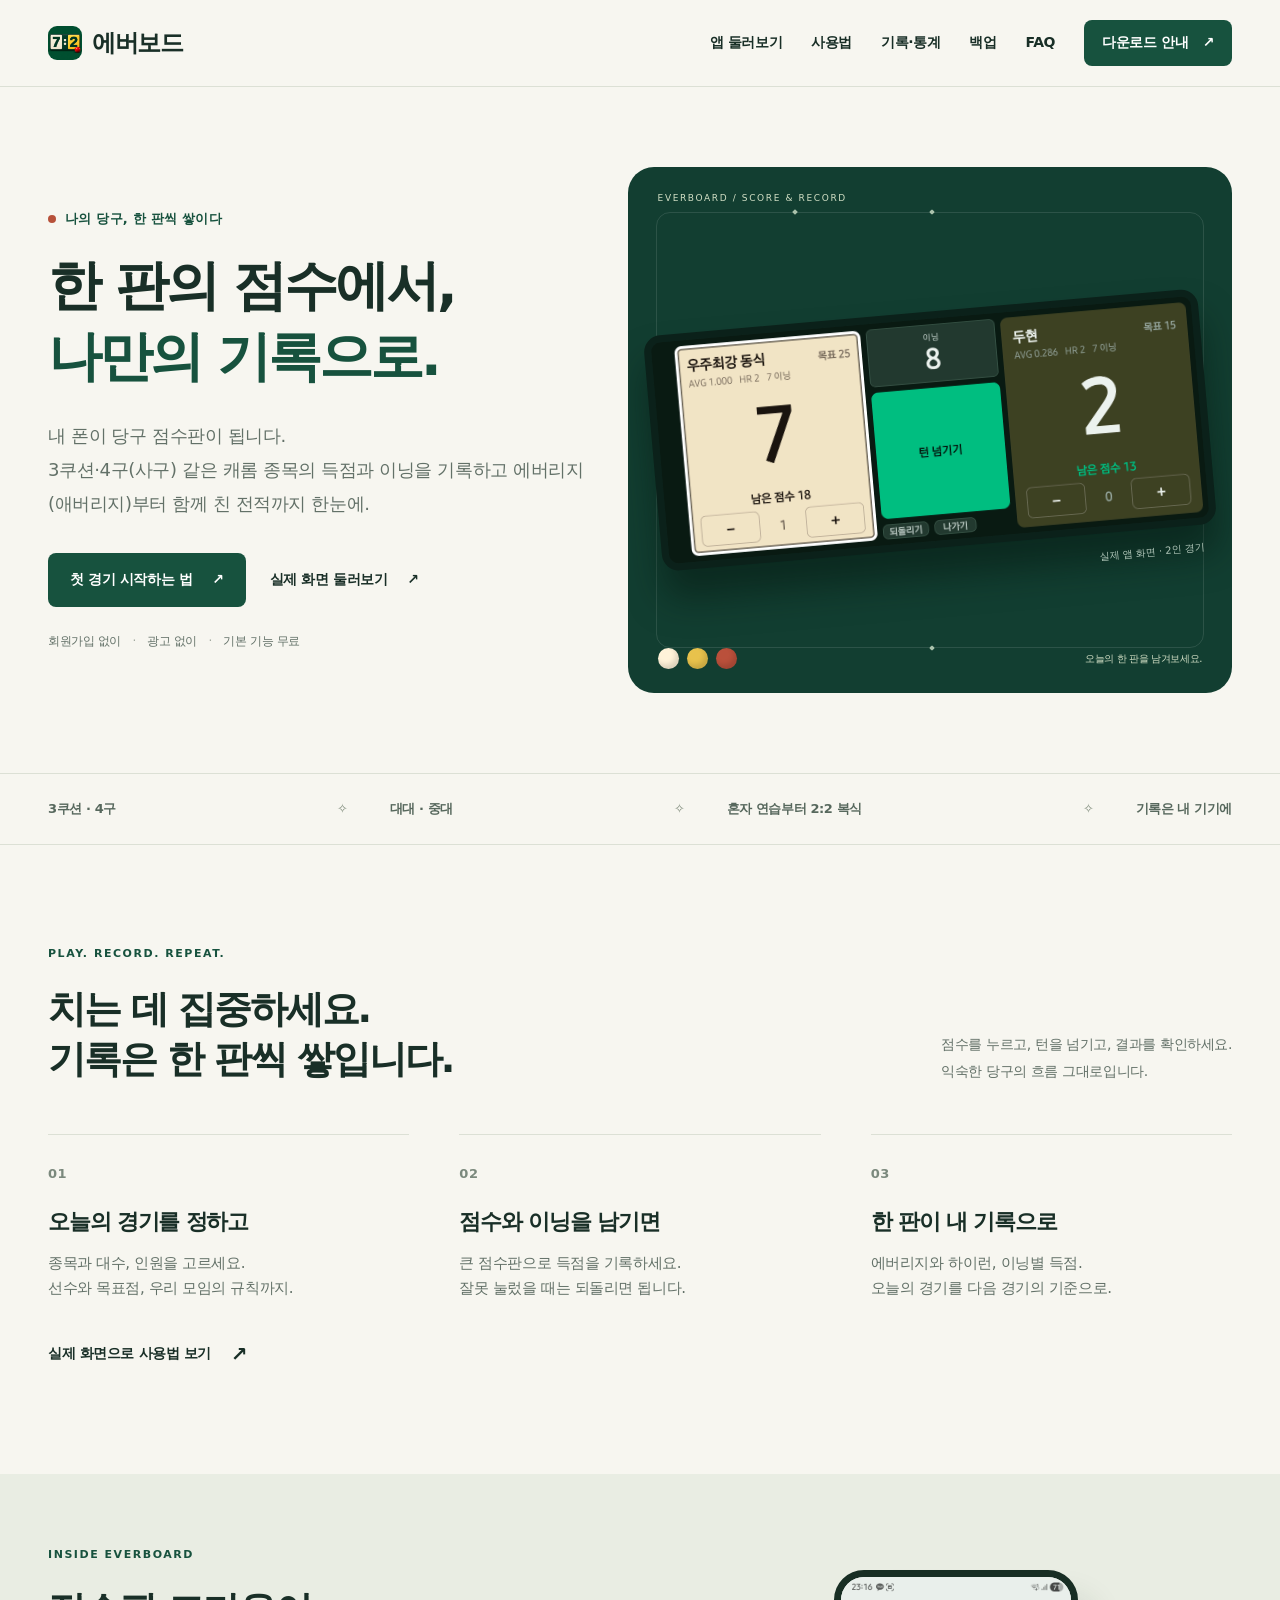
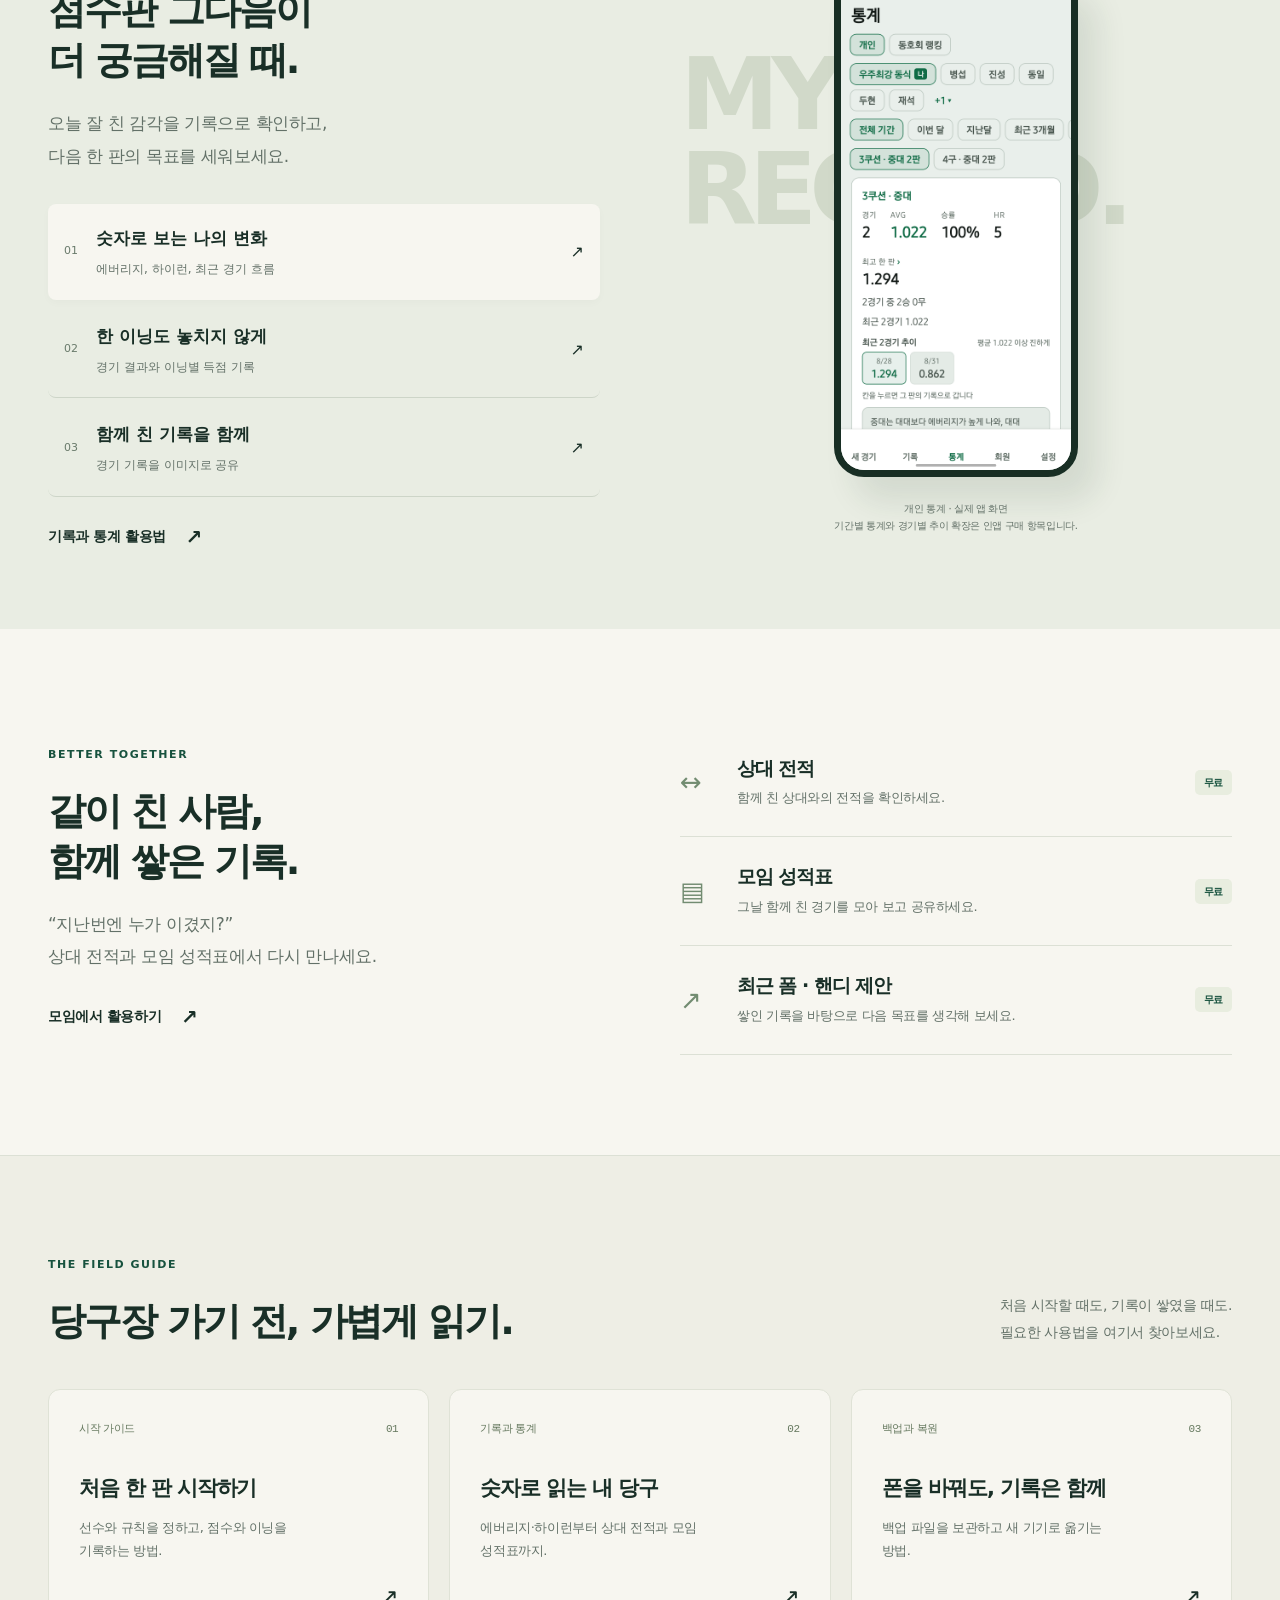
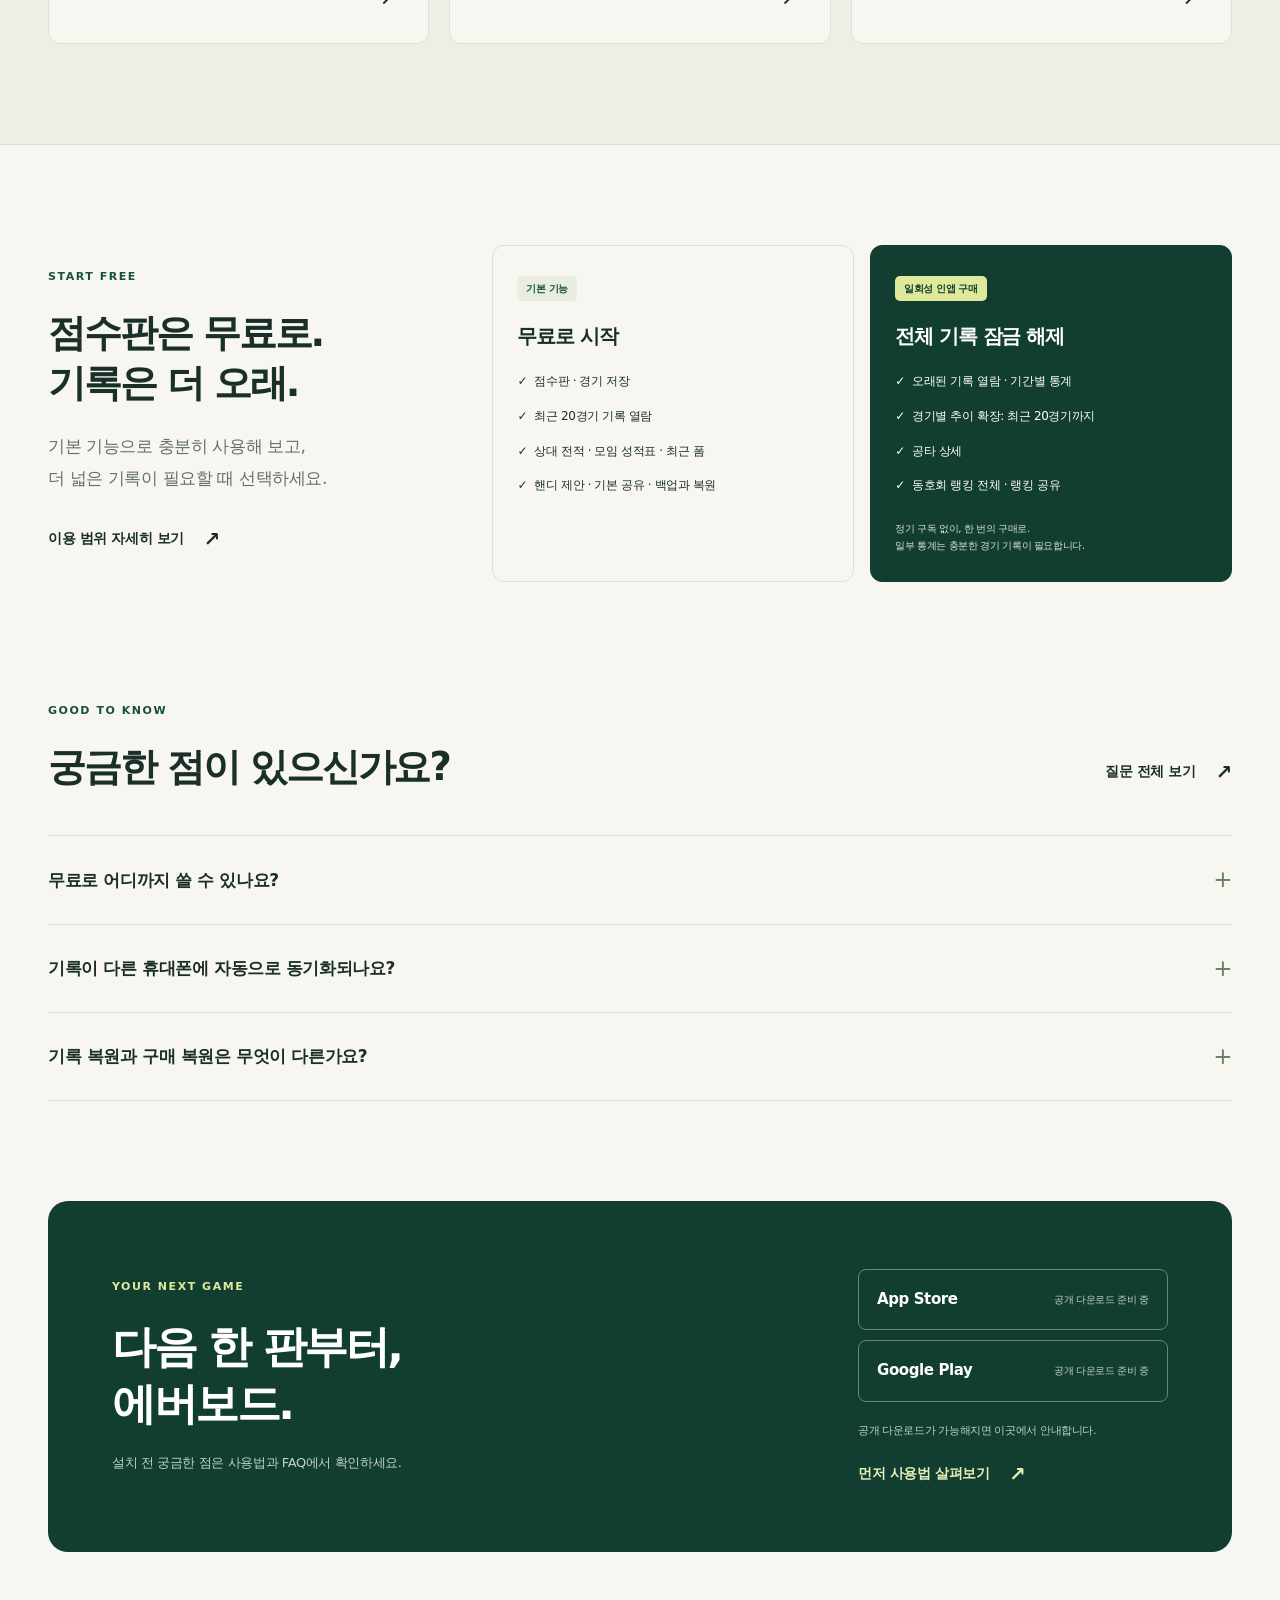
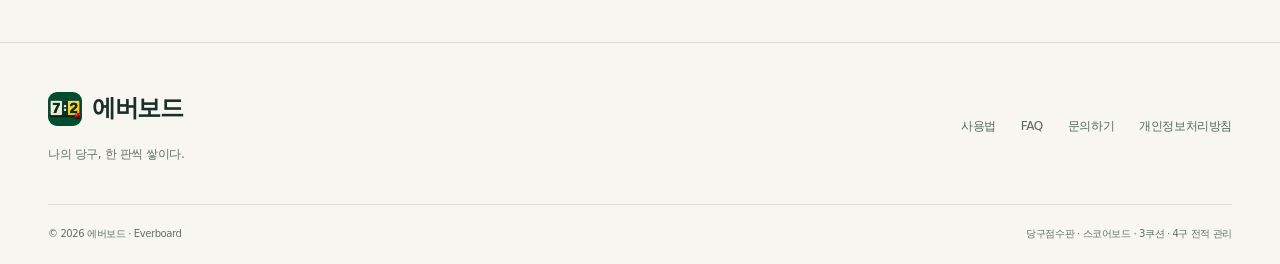
==== everboard/index.html @ 7b0094bf "Clarify Everboard guides and add application metadata" ====
<!doctype html>
<html lang="ko">
<head><meta charset="utf-8"><meta name="viewport" content="width=device-width, initial-scale=1"><meta name="theme-color" content="#123e31">

<title>에버보드 — 당구 점수판 · 3쿠션 4구 기록과 에버리지</title><meta name="description" content="내 폰이 당구 점수판이 됩니다. 3쿠션·4구의 점수와 이닝을 기록하고 에버리지, 상대 전적, 모임 성적표를 확인하세요. 사용법과 백업·복원 안내."><link rel="canonical" href="https://lds77.github.io/billiards/everboard/">
<meta property="og:type" content="website"><meta property="og:locale" content="ko_KR"><meta property="og:site_name" content="에버보드"><meta property="og:title" content="에버보드 — 당구 점수판 · 3쿠션 4구 기록과 에버리지"><meta property="og:description" content="내 폰이 당구 점수판이 됩니다. 3쿠션·4구의 점수와 이닝을 기록하고 에버리지, 상대 전적, 모임 성적표를 확인하세요. 사용법과 백업·복원 안내."><meta property="og:url" content="https://lds77.github.io/billiards/everboard/"><meta property="og:image" content="https://lds77.github.io/billiards/everboard/assets/social.png"><meta property="og:image:width" content="1200"><meta property="og:image:height" content="630"><meta property="og:image:alt" content="에버보드 — 한 판의 점수에서, 나만의 기록으로"><meta name="twitter:card" content="summary_large_image">
<link rel="icon" type="image/png" href="assets/icon.png"><link rel="apple-touch-icon" href="assets/icon.png"><link rel="stylesheet" href="style.css"><script src="site.js" defer></script>
<script type="application/ld+json">{"@context":"https://schema.org","@type":"WebSite","name":"에버보드","url":"https://lds77.github.io/billiards/everboard/","inLanguage":"ko","description":"내 폰이 당구 점수판이 됩니다. 3쿠션·4구의 점수와 이닝을 기록하고 에버리지, 상대 전적, 모임 성적표를 확인하세요. 사용법과 백업·복원 안내."}</script>
<script type="application/ld+json">{"@context":"https://schema.org","@type":"MobileApplication","name":"에버보드","alternateName":"Everboard","applicationCategory":"SportsApplication","operatingSystem":"Android, iOS","inLanguage":"ko","url":"https://lds77.github.io/billiards/everboard/","description":"3쿠션·4구(사구) 당구 점수판과 전적 관리. 득점과 이닝을 기록하고 에버리지, 하이런과 상대 전적을 확인합니다."}</script>
</head><body>
<a class="skip-link" href="#main">본문으로 바로가기</a>
<header class="site-header"><div class="wrap nav-inner"><a class="brand" href="./" aria-label="에버보드 홈"><img src="assets/icon.png" alt="" width="34" height="34"><span>에버보드</span></a>
<button class="menu-toggle" type="button" aria-controls="site-nav" aria-expanded="false" hidden>메뉴 <span aria-hidden="true">☰</span></button>
<nav id="site-nav" class="site-nav" aria-label="주요 메뉴"><a href="./#tour">앱 둘러보기</a><a href="guide.html">사용법</a><a href="stats.html">기록·통계</a><a href="backup.html">백업</a><a href="faq.html">FAQ</a><a class="nav-download" href="./#download">다운로드 안내 <span aria-hidden="true">↗</span></a></nav></div></header>
<main id="main">
<section class="hero wrap">
  <div class="hero-copy">
    <p class="eyebrow"><span class="small-ball"></span> 나의 당구, 한 판씩 쌓이다</p>
    <h1>한 판의 점수에서,<br><em>나만의 기록으로.</em></h1>
    <p class="hero-description">내 폰이 당구 점수판이 됩니다.<br>3쿠션·4구(사구) 같은 캐롬 종목의 득점과 이닝을 기록하고 에버리지(애버리지)부터 함께 친 전적까지 한눈에.</p>
    <div class="actions"><a class="button primary" href="guide.html">첫 경기 시작하는 법 <span aria-hidden="true">↗</span></a><a class="button quiet" href="#tour">실제 화면 둘러보기 <span aria-hidden="true">↗</span></a></div>
    <p class="hero-foot">회원가입 없이 <span>·</span> 광고 없이 <span>·</span> 기본 기능 무료</p>
  </div>
  <div class="hero-visual">
    <div class="table-lines" aria-hidden="true"><i></i><i></i><i></i></div>
    <span class="visual-label">EVERBOARD / SCORE & RECORD</span>
    <figure class="scoreboard">
      <img class="" src="assets/game-2p.png" alt="에버보드 실제 가로 점수판. 두 선수의 점수 7 대 2, 목표점, 에버리지와 이닝이 표시됩니다." width="2316" height="947" fetchpriority="high" decoding="async">
      <figcaption>실제 앱 화면 · 2인 경기</figcaption>
    </figure>
    <div class="visual-bottom"><span><i class="ball white"></i><i class="ball yellow"></i><i class="ball red"></i></span><span>오늘의 한 판을 남겨보세요.</span></div>
  </div>
</section>
<section class="facts" aria-label="지원 기능"><div class="wrap facts-inner"><span>3쿠션 · 4구</span><span>대대 · 중대</span><span>혼자 연습부터 2:2 복식</span><span>기록은 내 기기에</span></div></section>
<section class="section wrap" id="how">
  <div class="section-heading"><div><p class="eyebrow">PLAY. RECORD. REPEAT.</p><h2>치는 데 집중하세요.<br>기록은 한 판씩 쌓입니다.</h2></div><p>점수를 누르고, 턴을 넘기고, 결과를 확인하세요.<br>익숙한 당구의 흐름 그대로입니다.</p></div>
  <div class="steps">
    <article><span class="step-number">01</span><h3>오늘의 경기를 정하고</h3><p>종목과 대수, 인원을 고르세요.<br>선수와 목표점, 우리 모임의 규칙까지.</p></article>
    <article><span class="step-number">02</span><h3>점수와 이닝을 남기면</h3><p>큰 점수판으로 득점을 기록하세요.<br>잘못 눌렀을 때는 되돌리면 됩니다.</p></article>
    <article><span class="step-number">03</span><h3>한 판이 내 기록으로</h3><p>에버리지와 하이런, 이닝별 득점.<br>오늘의 경기를 다음 경기의 기준으로.</p></article>
  </div>
  <a class="text-link" href="guide.html">실제 화면으로 사용법 보기 <span aria-hidden="true">↗</span></a>
</section>
<section class="tour-section" id="tour"><div class="wrap tour-grid">
  <div class="tour-copy"><p class="eyebrow">INSIDE EVERBOARD</p><h2>점수판 그다음이<br>더 궁금해질 때.</h2><p class="section-lead">오늘 잘 친 감각을 기록으로 확인하고,<br>다음 한 판의 목표를 세워보세요.</p>
    <div class="tour-choices" aria-label="둘러볼 화면 선택">
      <button type="button" data-tour="stats" aria-pressed="true"><span>01</span><span><strong>숫자로 보는 나의 변화</strong><small>에버리지, 하이런, 최근 경기 흐름</small></span><span aria-hidden="true">↗</span></button>
      <button type="button" data-tour="result" aria-pressed="false"><span>02</span><span><strong>한 이닝도 놓치지 않게</strong><small>경기 결과와 이닝별 득점 기록</small></span><span aria-hidden="true">↗</span></button>
      <button type="button" data-tour="share" aria-pressed="false"><span>03</span><span><strong>함께 친 기록을 함께</strong><small>경기 기록을 이미지로 공유</small></span><span aria-hidden="true">↗</span></button>
    </div>
    <a class="text-link" href="stats.html">기록과 통계 활용법 <span aria-hidden="true">↗</span></a>
  </div>
  <div class="tour-stage"><span class="stage-word" aria-hidden="true">MY<br>RECORD.</span><figure class="phone-shot"><img class="tour-image" src="assets/stats-solo.png" alt="개인 통계 화면. 에버리지, 하이런과 최근 경기 추이를 확인할 수 있습니다." width="1080" height="2316" loading="lazy" decoding="async"><figcaption id="tour-caption" aria-live="polite">개인 통계 · 실제 앱 화면<br>기간별 통계와 경기별 추이 확장은 인앱 구매 항목입니다.</figcaption></figure></div>
</div></section>
<section class="section wrap together">
  <div><p class="eyebrow">BETTER TOGETHER</p><h2>같이 친 사람,<br>함께 쌓은 기록.</h2><p class="section-lead">“지난번엔 누가 이겼지?”<br>상대 전적과 모임 성적표에서 다시 만나세요.</p><a class="text-link" href="stats.html#together">모임에서 활용하기 <span aria-hidden="true">↗</span></a></div>
  <div class="together-list"><article><span aria-hidden="true">↔</span><div><h3>상대 전적</h3><p>함께 친 상대와의 전적을 확인하세요.</p></div><span class="tag">무료</span></article><article><span aria-hidden="true">▤</span><div><h3>모임 성적표</h3><p>그날 함께 친 경기를 모아 보고 공유하세요.</p></div><span class="tag">무료</span></article><article><span aria-hidden="true">↗</span><div><h3>최근 폼 · 핸디 제안</h3><p>쌓인 기록을 바탕으로 다음 목표를 생각해 보세요.</p></div><span class="tag">무료</span></article></div>
</section>
<section class="guide-section" id="guides"><div class="wrap section"><div class="section-heading"><div><p class="eyebrow">THE FIELD GUIDE</p><h2>당구장 가기 전, 가볍게 읽기.</h2></div><p>처음 시작할 때도, 기록이 쌓였을 때도.<br>필요한 사용법을 여기서 찾아보세요.</p></div><div class="guide-grid"><a class="guide-card" href="guide.html"><span class="guide-top"><span>시작 가이드</span><span aria-hidden="true">01</span></span><h3>처음 한 판 시작하기</h3><p>선수와 규칙을 정하고, 점수와 이닝을 기록하는 방법.</p><span class="card-arrow" aria-hidden="true">↗</span></a><a class="guide-card" href="stats.html"><span class="guide-top"><span>기록과 통계</span><span aria-hidden="true">02</span></span><h3>숫자로 읽는 내 당구</h3><p>에버리지·하이런부터 상대 전적과 모임 성적표까지.</p><span class="card-arrow" aria-hidden="true">↗</span></a><a class="guide-card" href="backup.html"><span class="guide-top"><span>백업과 복원</span><span aria-hidden="true">03</span></span><h3>폰을 바꿔도, 기록은 함께</h3><p>백업 파일을 보관하고 새 기기로 옮기는 방법.</p><span class="card-arrow" aria-hidden="true">↗</span></a></div></div></section>
<section class="section wrap pricing" id="features">
  <div><p class="eyebrow">START FREE</p><h2>점수판은 무료로.<br>기록은 더 오래.</h2><p class="section-lead">기본 기능으로 충분히 사용해 보고,<br>더 넓은 기록이 필요할 때 선택하세요.</p><a class="text-link" href="faq.html">이용 범위 자세히 보기 <span aria-hidden="true">↗</span></a></div>
  <div class="plan-grid"><article class="plan"><span class="tag">기본 기능</span><h3>무료로 시작</h3><ul><li>점수판 · 경기 저장</li><li>최근 20경기 기록 열람</li><li>상대 전적 · 모임 성적표 · 최근 폼</li><li>핸디 제안 · 기본 공유 · 백업과 복원</li></ul></article><article class="plan plan-plus"><span class="tag">일회성 인앱 구매</span><h3>전체 기록 잠금 해제</h3><ul><li>오래된 기록 열람 · 기간별 통계</li><li>경기별 추이 확장: 최근 20경기까지</li><li>공타 상세</li><li>동호회 랭킹 전체 · 랭킹 공유</li></ul><p>정기 구독 없이, 한 번의 구매로.<br>일부 통계는 충분한 경기 기록이 필요합니다.</p></article></div>
</section>
<section class="section wrap faq-preview"><div class="section-heading"><div><p class="eyebrow">GOOD TO KNOW</p><h2>궁금한 점이 있으신가요?</h2></div><a class="text-link" href="faq.html">질문 전체 보기 <span aria-hidden="true">↗</span></a></div><div class="faq-list"><details><summary>무료로 어디까지 쓸 수 있나요?<span aria-hidden="true">+</span></summary><p>점수판과 경기 저장, 최근 20경기 기록 열람은 무료입니다. 상대 전적, 핸디 제안, 모임 성적표, 최근 폼, 기본 기록 공유와 백업·복원도 무료로 사용할 수 있습니다.</p></details><details><summary>기록이 다른 휴대폰에 자동으로 동기화되나요?<span aria-hidden="true">+</span></summary><p>자동 동기화 기능은 없습니다. 설정의 ‘백업 파일 내보내기’로 파일을 보관하고, 다른 기기에서 ‘백업 파일 불러오기’를 사용하세요. 불러온 기록은 기존 기록과 합쳐집니다.</p></details><details><summary>기록 복원과 구매 복원은 무엇이 다른가요?<span aria-hidden="true">+</span></summary><p>백업 파일 불러오기는 경기·회원 기록을 가져오는 기능입니다. 구매 복원은 스토어의 기존 구매 내역을 확인해 유료 열람 권한을 되찾는 기능입니다. 구매를 복원해도 사라진 경기 기록이 돌아오는 것은 아닙니다.</p></details></div></section>
<section class="download wrap" id="download"><div><p class="eyebrow">YOUR NEXT GAME</p><h2>다음 한 판부터,<br>에버보드.</h2><p>설치 전 궁금한 점은 사용법과 FAQ에서 확인하세요.</p></div><div class="download-actions"><div class="store-pending"><strong>App Store</strong><span>공개 다운로드 준비 중</span></div><div class="store-pending"><strong>Google Play</strong><span>공개 다운로드 준비 중</span></div><p>공개 다운로드가 가능해지면 이곳에서 안내합니다.</p><a class="text-link" href="guide.html">먼저 사용법 살펴보기 <span aria-hidden="true">↗</span></a></div></section>
</main>
<footer class="site-footer"><div class="wrap footer-top"><div><a class="brand" href="./"><img src="assets/icon.png" alt="" width="34" height="34"><span>에버보드</span></a><p>나의 당구, 한 판씩 쌓이다.</p></div><div class="footer-links"><a href="guide.html">사용법</a><a href="faq.html">FAQ</a><a href="mailto:dongsikl51@gmail.com">문의하기</a><a href="https://lds77.github.io/billiards/privacy.html">개인정보처리방침</a></div></div><div class="wrap footer-bottom"><span>© 2026 에버보드 · Everboard</span><span>당구점수판 · 스코어보드 · 3쿠션 · 4구 전적 관리</span></div></footer>
</body></html>
---- everboard/style.css ----
@charset "UTF-8";
:root{--paper:#f7f6f0;--ink:#192f27;--muted:#637168;--green:#17523e;--deep:#123e31;--lime:#dfe99b;--line:#dce0d5;--white:#fff;--radius:20px}
*{box-sizing:border-box}
html{scroll-behavior:smooth;scroll-padding-top:100px}
body{margin:0;background:var(--paper);color:var(--ink);font-family:"Pretendard","Noto Sans KR","Apple SD Gothic Neo","Malgun Gothic",system-ui,sans-serif;line-height:1.7;letter-spacing:-.025em;word-break:keep-all;overflow-wrap:break-word}
a{color:inherit;text-decoration:none}
button{font:inherit;color:inherit;cursor:pointer}
img{display:block;max-width:100%;height:auto}
figure{margin:0}
h1,h2,h3,p{margin:0}
h1,h2,h3{line-height:1.3;letter-spacing:-.055em}
h1{font-size:clamp(38px,4.25vw,64px);font-weight:800}
h2{font-size:clamp(28px,3vw,42px);font-weight:750}
h3{font-size:22px}
em{font-style:normal;color:var(--green)}
:focus-visible{outline:3px solid #b6502e;outline-offset:5px}
::selection{background:#dfe99b;color:#123e31}
.wrap{width:min(1240px,calc(100% - 96px));margin-inline:auto}
.skip-link{position:fixed;top:-90px;left:20px;padding:12px 24px;background:var(--ink);color:white;z-index:100}
.skip-link:focus{top:10px}
.site-header{position:sticky;top:0;z-index:20;background:rgba(247,246,240,.97);border-bottom:1px solid var(--line)}
.nav-inner{min-height:86px;display:flex;align-items:center;justify-content:space-between;gap:26px}
.brand{display:inline-flex;align-items:center;gap:10px;white-space:nowrap;font-size:24px;font-weight:800;letter-spacing:-.06em}
.brand img{width:34px;height:34px;border-radius:9px}
.site-nav{display:flex;align-items:center;gap:29px;font-size:14px;font-weight:650}
.site-nav a{padding:10px 0;transition:color .2s}
.site-nav a:hover,.site-nav a[aria-current]{color:#287d57}
.site-nav .nav-download{padding:11px 18px;border-radius:8px;background:var(--green);color:#fff}
.nav-download span{margin-left:10px}
.menu-toggle{display:none;background:none;border:1px solid var(--line);border-radius:8px;padding:8px 12px}
.hero{display:grid;grid-template-columns:1fr 1.12fr;align-items:center;gap:40px;min-height:660px;padding-block:80px}
.eyebrow{font-size:11px;letter-spacing:.14em;font-weight:750;color:var(--green);margin-bottom:21px;display:flex;align-items:center;gap:9px}
.hero .eyebrow{font-size:13px;letter-spacing:.02em}
.small-ball{display:inline-block;width:8px;height:8px;border-radius:50%;background:#b7513a}
.hero-description{font-size:18px;line-height:1.9;color:var(--muted);margin-top:26px}
.actions{display:flex;align-items:center;gap:12px;margin-top:32px;flex-wrap:wrap}
.button{display:inline-flex;align-items:center;justify-content:center;gap:20px;padding:15px 22px;border-radius:8px;font-size:14px;font-weight:700;transition:transform .2s,background .2s;min-height:50px}
.button:hover{transform:translateY(-2px)}
.primary{background:var(--green);color:white}
.primary:hover{background:var(--deep)}
.quiet{padding-inline:12px}
.hero-foot{font-size:12px;color:var(--muted);margin-top:24px}
.hero-foot span{margin-inline:8px;color:#a3aaa0}
.hero-visual{position:relative;background:var(--deep);border-radius:26px;min-width:0;aspect-ratio:1.15;display:flex;align-items:center;padding:36px 24px;overflow:hidden}
.table-lines{position:absolute;inset:45px 28px;border:1px solid #ffffff1c;border-radius:14px}
.table-lines::before,.table-lines::after{content:"";position:absolute;left:50%;width:4px;height:4px;background:#aac2ac;border-radius:1px;transform:rotate(45deg)}
.table-lines::before{top:-3px}.table-lines::after{bottom:-3px}
.table-lines i{position:absolute;background:#aac2ac;width:4px;height:4px;top:50%;left:-3px;transform:rotate(45deg)}
.table-lines i:nth-child(2){left:auto;right:-3px}.table-lines i:nth-child(3){left:25%;top:-3px}
.visual-label{position:absolute;top:24px;left:30px;color:#d2dfc5;font-size:9px;letter-spacing:.18em}
.scoreboard{position:relative;transform:rotate(-5deg);width:100%;border:7px solid #0b211a;border-radius:17px;box-shadow:0 28px 35px #05191088;background:#0b211a}
.scoreboard img{border-radius:10px;width:100%}
.scoreboard figcaption{position:absolute;right:8px;bottom:-38px;color:#b3c8bb;font-size:10px;letter-spacing:0}
.visual-bottom{position:absolute;bottom:24px;left:30px;right:30px;display:flex;justify-content:space-between;align-items:center;color:#d2dfc5;font-size:10px}
.visual-bottom>span:first-child{display:flex;gap:8px}
.ball{width:21px;height:21px;border-radius:50%;display:inline-block;box-shadow:inset -3px -4px 5px #0002}
.white{background:#fff3d9}.yellow{background:#e8c24c}.red{background:#ba503b}
.facts{border-block:1px solid var(--line)}
.facts-inner{display:flex;justify-content:space-between;padding-block:24px;color:#57685d;font-size:13px;font-weight:600}
.facts-inner span+span::before{content:"✧";color:#7f8b7b;margin-right:42px}
.section{padding-block:100px}
.section-heading{display:flex;align-items:flex-end;justify-content:space-between;gap:30px;margin-bottom:44px}
.section-heading>p{color:var(--muted);font-size:14px;line-height:1.9}
.steps{display:grid;grid-template-columns:repeat(3,1fr);gap:50px;margin-block:50px 32px}
.steps article{border-top:1px solid var(--line);padding-top:24px}
.step-number{font-size:13px;font-weight:700;color:#7b897d;letter-spacing:.04em}
.steps h3{margin-block:22px 14px}
.steps p{font-size:15px;color:var(--muted)}
.text-link{display:inline-flex;gap:20px;align-items:center;font-size:14px;font-weight:700;padding-block:8px}
.text-link:hover{color:#347752}
.text-link span{font-size:20px;line-height:1}
.tour-section{background:#e9ede3}
.tour-grid{display:grid;grid-template-columns:1fr 1fr;gap:80px;align-items:center;padding-block:72px}
.section-lead{font-size:17px;line-height:1.9;color:var(--muted);margin-top:22px}
.tour-choices{display:grid;gap:2px;margin-block:32px 20px}
.tour-choices button{display:flex;width:100%;align-items:center;gap:18px;text-align:left;background:transparent;border:0;border-bottom:1px solid #cdd5c8;padding:20px 16px;border-radius:8px}
.tour-choices button>span:first-child{font-size:11px;color:#697a6b}
.tour-choices button>span:nth-child(2){flex:1}
.tour-choices strong{display:block;font-size:17px}
.tour-choices small{display:block;font-size:12px;margin-top:6px;color:var(--muted)}
.tour-choices button[aria-pressed="true"]{background:var(--paper);box-shadow:0 3px 8px #1b3d2506;border-color:transparent}
.tour-choices button:hover{background:#f7f6f080}
.tour-stage{position:relative;display:flex;justify-content:center;min-width:0;padding-block:10px 65px;overflow:hidden}
.stage-word{position:absolute;left:0;top:15%;font-size:100px;line-height:.95;color:#d1d9c9;font-weight:900;letter-spacing:-.08em}
.phone-shot{position:relative;width:244px;border:7px solid #182e24;border-radius:30px;background:#182e24;box-shadow:20px 25px 30px #1b3d251a}
.phone-shot img{width:100%;border-radius:23px;aspect-ratio:1080/2316;object-fit:contain;background:#e9eeea}
.phone-shot figcaption{position:absolute;left:-20px;right:-20px;bottom:-64px;white-space:pre-line;text-align:center;color:var(--muted);font-size:10px;line-height:1.7}
.together{display:grid;grid-template-columns:1fr 1fr;align-items:center;gap:80px}
.together .text-link,.pricing .text-link{margin-top:25px}
.together-list article{display:flex;align-items:center;gap:22px;padding:27px 0;border-bottom:1px solid var(--line)}
.together-list article>span:first-child{font-size:26px;width:35px;color:#728c71}
.together-list article>div{flex:1}
.together-list h3{font-size:19px}
.together-list p{font-size:13px;color:var(--muted);margin-top:7px}
.tag{display:inline-block;font-size:10px;font-weight:750;padding:4px 9px;background:#e8eddf;border-radius:5px;color:var(--green);white-space:nowrap}
.guide-section{border-block:1px solid var(--line);background:#eeeee5}
.guide-grid{display:grid;grid-template-columns:repeat(3,1fr);gap:20px}
.guide-card{background:var(--paper);border:1px solid #dfe2d6;border-radius:12px;padding:30px;position:relative;min-height:255px;transition:transform .2s,border-color .2s}
.guide-card:hover{transform:translateY(-4px);border-color:#82997c}
.guide-top{display:flex;justify-content:space-between;font-size:11px;color:#66795f;margin-bottom:36px}
.guide-top span:last-child{font-family:monospace}
.guide-card h3{font-size:21px}
.guide-card p{font-size:13px;color:var(--muted);margin-top:15px;max-width:240px}
.card-arrow{display:block;text-align:right;font-size:23px;line-height:1;margin-top:24px}
.pricing{display:grid;grid-template-columns:.8fr 1.5fr;gap:50px;align-items:center}
.plan-grid{display:grid;grid-template-columns:1fr 1fr;gap:16px}
.plan{padding:27px 24px;border:1px solid var(--line);border-radius:12px}
.plan h3{font-size:20px;margin-block:22px}
.plan ul{list-style:none;margin:0;padding:0;font-size:12px;line-height:1.8}
.plan li{margin-top:13px;padding-left:17px;position:relative}
.plan li::before{content:"✓";position:absolute;left:0}
.plan p{margin-top:23px;font-size:10px;opacity:.85}
.plan-plus{background:var(--deep);color:#fff;border-color:var(--deep)}
.plan-plus .tag{background:#dfe99b;color:#123e31}
.faq-preview{padding-top:20px}
.faq-list{border-top:1px solid var(--line)}
details{border-bottom:1px solid var(--line)}
summary{display:flex;align-items:center;justify-content:space-between;gap:24px;padding:24px 0;cursor:pointer;font-size:17px;font-weight:650;list-style:none}
summary::-webkit-details-marker{display:none}
summary span{font-size:23px;font-weight:400;color:#698167;flex-shrink:0}
details[open] summary span{transform:rotate(45deg)}
details p{padding:0 40px 25px 0;color:var(--muted);max-width:880px;font-size:15px}
.download{border-radius:20px;background:var(--deep);color:#fff;padding:58px 64px;display:flex;align-items:center;justify-content:space-between;gap:50px;margin-bottom:90px}
.download .eyebrow{color:var(--lime)}
.download h2{font-size:44px}
.download>div>p:not(.eyebrow){font-size:13px;color:#c3d1c6;margin-top:20px}
.download-actions{width:310px;max-width:100%}
.store-pending,.store-link{display:flex;justify-content:space-between;align-items:center;border:1px solid #698773;border-radius:8px;padding:17px 18px;margin-block:10px;gap:15px}
.store-pending strong{font-size:15px}
.store-pending span{font-size:10px;color:#c5d5c8}
.download-actions>p{font-size:11px!important;color:#c5d5c8}
.download .text-link{margin-top:14px;color:#e4eeb5}
.site-footer{border-top:1px solid var(--line);padding-block:45px 22px}
.footer-top{display:flex;justify-content:space-between;align-items:center;gap:30px}
.footer-top p{font-size:12px;color:var(--muted);margin-top:10px}
.footer-links{display:flex;gap:25px;font-size:12px;color:#57685d;flex-wrap:wrap}
.footer-links a:hover{text-decoration:underline}
.footer-bottom{display:flex;justify-content:space-between;margin-top:40px;padding-top:20px;border-top:1px solid var(--line);font-size:10px;color:var(--muted)}
.article-header{padding-block:45px 65px;border-bottom:1px solid var(--line)}
.breadcrumb{display:block;font-size:12px;color:var(--muted);margin-bottom:54px}
.breadcrumb span{margin-inline:12px;color:#a5aea1}
.article-header h1{font-size:clamp(38px,4.5vw,62px)}
.article-layout{display:flex;align-items:flex-start;gap:70px;padding-top:55px}
.article-toc{width:180px;flex-shrink:0;position:sticky;top:125px;display:grid;gap:15px;font-size:13px}
.article-toc>span{font-size:10px;letter-spacing:.05em;color:#7c8877;margin-bottom:4px}
.article-toc a{padding-left:14px;border-left:2px solid var(--line)}
.article-toc a:hover{border-color:var(--green);color:var(--green)}
.article-body{width:100%;min-width:0;max-width:860px;margin-inline:auto;font-size:16px;line-height:1.95}
.article-body>section{padding-block:55px;border-bottom:1px solid var(--line)}
.article-body h2{font-size:29px;margin-bottom:25px}
.article-body h3{font-size:20px;margin-block:26px 10px}
.article-body p+p{margin-top:17px}
.article-body p{color:#526358}
.article-body li{padding-left:6px;margin-block:14px}
.article-body li p{margin-top:5px;font-size:15px}
.article-body ol,.article-body ul{padding-left:23px}
.article-body .article-intro{font-size:18px}
.article-body .small{font-size:13px;margin-top:20px}
.article-body a:not(.button):not(.text-link){text-decoration:underline;text-underline-offset:4px}
.note{background:#e9eee1;border-left:3px solid #7e9669;padding:20px 24px;font-size:14px;line-height:1.9;color:#4f624e;margin-block:28px}
.article-split{display:grid;grid-template-columns:1fr 220px;gap:42px;align-items:start}
.article-phone{max-width:220px}
.article-phone img{border-radius:16px;border:1px solid var(--line)}
figcaption{font-size:11px;color:var(--muted);line-height:1.7;margin-top:12px;text-align:center}
.wide-shot{padding:20px;background:var(--deep);border-radius:16px;margin-block:25px}
.wide-shot img{border-radius:8px}
.wide-shot figcaption{color:#bacaba}
.instruction-grid{display:grid;grid-template-columns:repeat(3,1fr);gap:26px}
.instruction-grid h3{font-size:17px}
.instruction-grid p{font-size:14px}
.instruction-grid.two{grid-template-columns:1fr 1fr}
.formula{background:#e9eee1;border-radius:12px;padding:30px;margin-block:25px}
.formula>span{font-size:11px;letter-spacing:.05em;color:var(--muted)}
.formula>div{display:flex;align-items:baseline;gap:12px;flex-wrap:wrap;margin-block:15px}
.formula strong{font-size:48px;line-height:1.2;letter-spacing:-.04em}
.formula .green{color:#1e7050}
.formula p{font-size:11px}
.table-scroll{overflow-x:auto}
table{width:100%;border-collapse:collapse;font-size:14px;margin-block:28px}
caption{text-align:left;font-size:12px;color:var(--muted);margin-bottom:12px}
th,td{padding:15px;text-align:left;border-bottom:1px solid var(--line)}
thead{background:#e9eee1}
.related{padding-block:80px}
.related h2{margin-bottom:30px;font-size:28px}
[hidden]{display:none!important}
@media(min-width:1600px){.hero{min-height:720px}}
@media(max-width:1100px){.wrap{width:calc(100% - 64px)}.site-nav{gap:18px;font-size:12px}.hero{gap:26px;min-height:580px;padding-block:60px}.hero-description{font-size:16px}.hero .button{font-size:12px;padding-inline:15px;gap:10px}.facts-inner span+span::before{margin-right:18px}.tour-grid,.together{gap:40px}.pricing{grid-template-columns:1fr}.plan-grid{max-width:760px}.article-layout{gap:35px}.article-toc{width:150px}.article-split{grid-template-columns:1fr 185px;gap:25px}.guide-card{padding:23px}.guide-card h3{font-size:19px}.steps{gap:30px}}
@media(max-width:800px){
.wrap{width:calc(100% - 40px)}.nav-inner{min-height:72px;flex-wrap:wrap;gap:0}.brand{font-size:22px}.brand img{width:31px;height:31px}
.js .menu-toggle{display:block}.site-nav{width:100%;flex-wrap:wrap;gap:10px 22px;padding-block:15px 20px;font-size:14px}.js .site-nav{display:none}.js .site-nav.is-open{display:flex}.site-nav .nav-download{padding:8px 14px}
.hero{grid-template-columns:1fr;padding-block:48px;gap:42px}.hero-copy{max-width:560px}.hero h1{font-size:clamp(36px,7vw,55px)}.hero-description{font-size:16px;margin-top:20px}.hero-visual{aspect-ratio:1.55;max-width:600px;width:100%;justify-self:center}.hero .button{font-size:14px;padding:14px 18px}.hero-foot{margin-top:20px}.hero-visual .scoreboard{max-width:520px;margin-inline:auto}.facts-inner{display:grid;grid-template-columns:1fr 1fr;gap:16px;font-size:12px;padding-block:22px}.facts-inner span+span::before{content:none}.facts-inner span::before{content:"✧";margin-right:9px;color:#7f8b7b}
.section{padding-block:65px}.section-heading{display:block;margin-bottom:30px}.section-heading>p{margin-top:20px}.steps{gap:24px;margin-block:30px}.steps h3{font-size:18px}.steps p{font-size:13px}.steps p br{display:none}
.tour-grid{grid-template-columns:1fr;padding-block:60px;gap:35px}.tour-stage{padding-top:15px}.stage-word{left:10%;font-size:95px}.tour-choices{max-width:550px}.tour-copy h2 br{display:none}.phone-shot{width:240px}.together{grid-template-columns:1fr;gap:28px}.guide-grid{grid-template-columns:1fr}.guide-card{min-height:200px;padding:25px}.guide-top{margin-bottom:24px}.guide-card h3{font-size:23px}.guide-card p{max-width:none;padding-right:30px}.card-arrow{position:absolute;bottom:25px;right:26px}.pricing{gap:30px}.faq-preview{padding-top:15px}.faq-preview .section-heading .text-link{margin-top:15px}
.download{padding:36px;display:block;margin-bottom:55px}.download h2{font-size:38px}.download-actions{margin-top:28px;width:100%;max-width:380px}.download .store-pending{background:#ffffff04}.footer-top{align-items:flex-start;flex-direction:column}.footer-links{gap:18px}.footer-bottom{gap:18px;flex-wrap:wrap}
.article-header{padding-block:30px 42px}.breadcrumb{margin-bottom:35px;font-size:11px}.article-layout{display:block;padding-top:25px}.article-toc{position:static;width:100%;display:flex;flex-wrap:wrap;gap:10px 18px;margin-bottom:35px}.article-toc>span{width:100%}.article-toc a{font-size:12px}.article-body{font-size:15px}.article-body>section{padding-block:38px}.article-body h2{font-size:25px}.article-body .article-intro{font-size:16px}.article-split{grid-template-columns:1fr 175px}.related{padding-block:50px}.instruction-grid{gap:18px}
}
@media(max-width:480px){
.hero .actions{gap:5px;align-items:flex-start;flex-direction:column;margin-top:24px}.hero h1{font-size:37px}.hero-visual{aspect-ratio:1.25;padding:28px 17px;border-radius:18px}.visual-label{font-size:8px;left:24px}.visual-bottom{left:24px;right:24px;font-size:9px}.scoreboard{border-width:5px;border-radius:12px}.scoreboard figcaption{font-size:9px;bottom:-30px}.table-lines{inset:45px 20px}.ball{width:17px;height:17px}.steps{grid-template-columns:1fr;gap:22px}.steps article{display:grid;grid-template-columns:34px 1fr;gap:8px 16px;padding-top:20px}.step-number{grid-row:1/3;padding-top:3px}.steps h3{margin:0;font-size:20px}.steps p{font-size:14px}.tour-choices button{padding-inline:10px;gap:12px}.tour-choices strong{font-size:16px}.tour-choices small{font-size:11px}.stage-word{left:0}.together-list article{gap:14px}.together-list p{font-size:12px}.plan-grid{grid-template-columns:1fr}.plan{padding:25px}.plan ul{font-size:13px}.plan h3{font-size:23px}.plan p{font-size:11px}summary{font-size:15px;padding-block:22px}details p{font-size:14px;padding-right:15px}.download{padding:30px 24px}.store-pending{padding:15px}.store-pending strong{font-size:14px}.store-pending span{font-size:10px}
.article-split{grid-template-columns:1fr}.article-phone{width:210px;margin:15px auto 0}.instruction-grid,.instruction-grid.two{grid-template-columns:1fr;gap:0}.article-body h2{font-size:23px}.note{padding:17px 20px;font-size:13px}.formula{padding:22px}.formula strong{font-size:36px}.formula>div{gap:8px}.formula>div>span{font-size:13px}.wide-shot{padding:10px}.wide-shot figcaption{font-size:10px}th,td{padding:12px 9px;font-size:12px}.article-header h1{font-size:36px}.article-header .section-lead{font-size:14px}.desktop-only{display:none}
}
@media(prefers-reduced-motion:reduce){html{scroll-behavior:auto}*,*::before,*::after{transition:none!important;animation:none!important}}
@media print{.site-header,.site-footer,.article-toc,.related,.download,.skip-link{display:none}.wrap{width:100%}.article-layout{display:block}.article-body{max-width:none}.article-header{padding-top:0}.article-body>section{break-inside:avoid}body{background:#fff;color:#000}a{text-decoration:underline}details>p{display:block}img{max-height:400px;width:auto}}
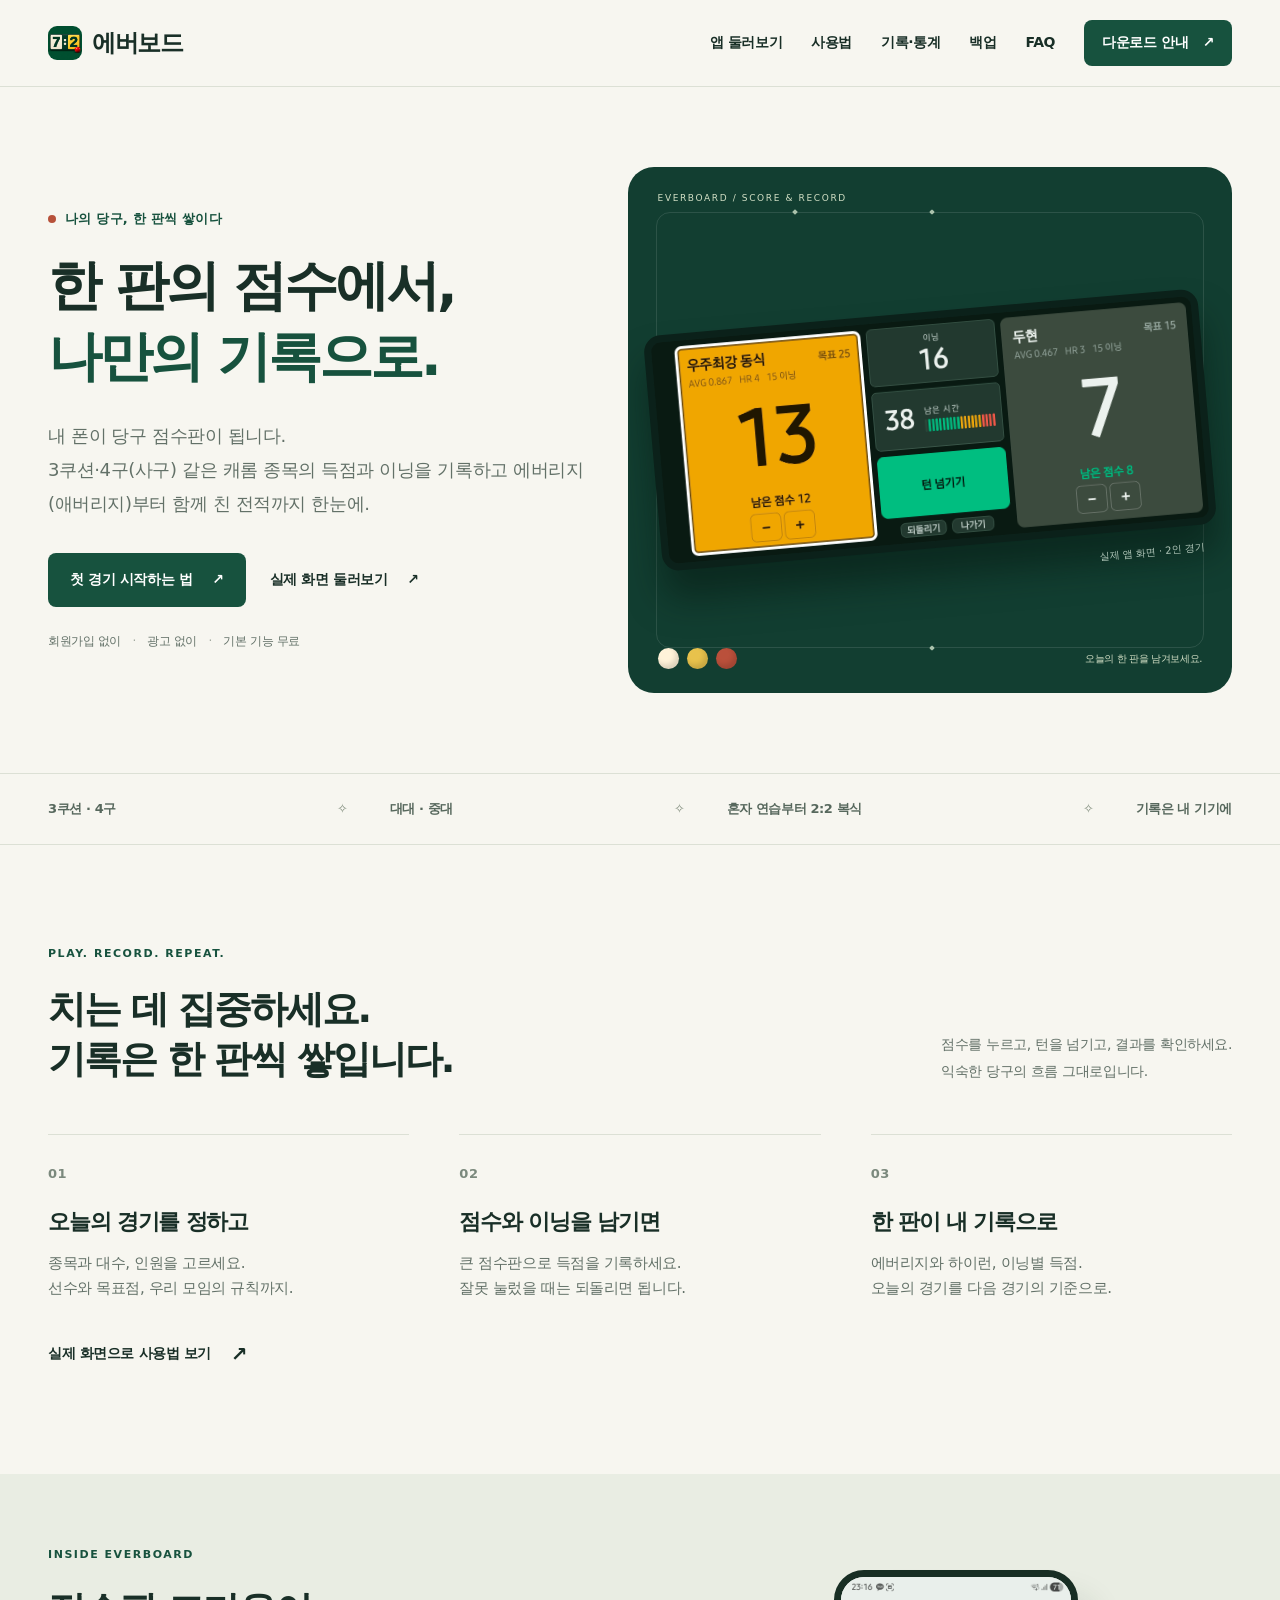
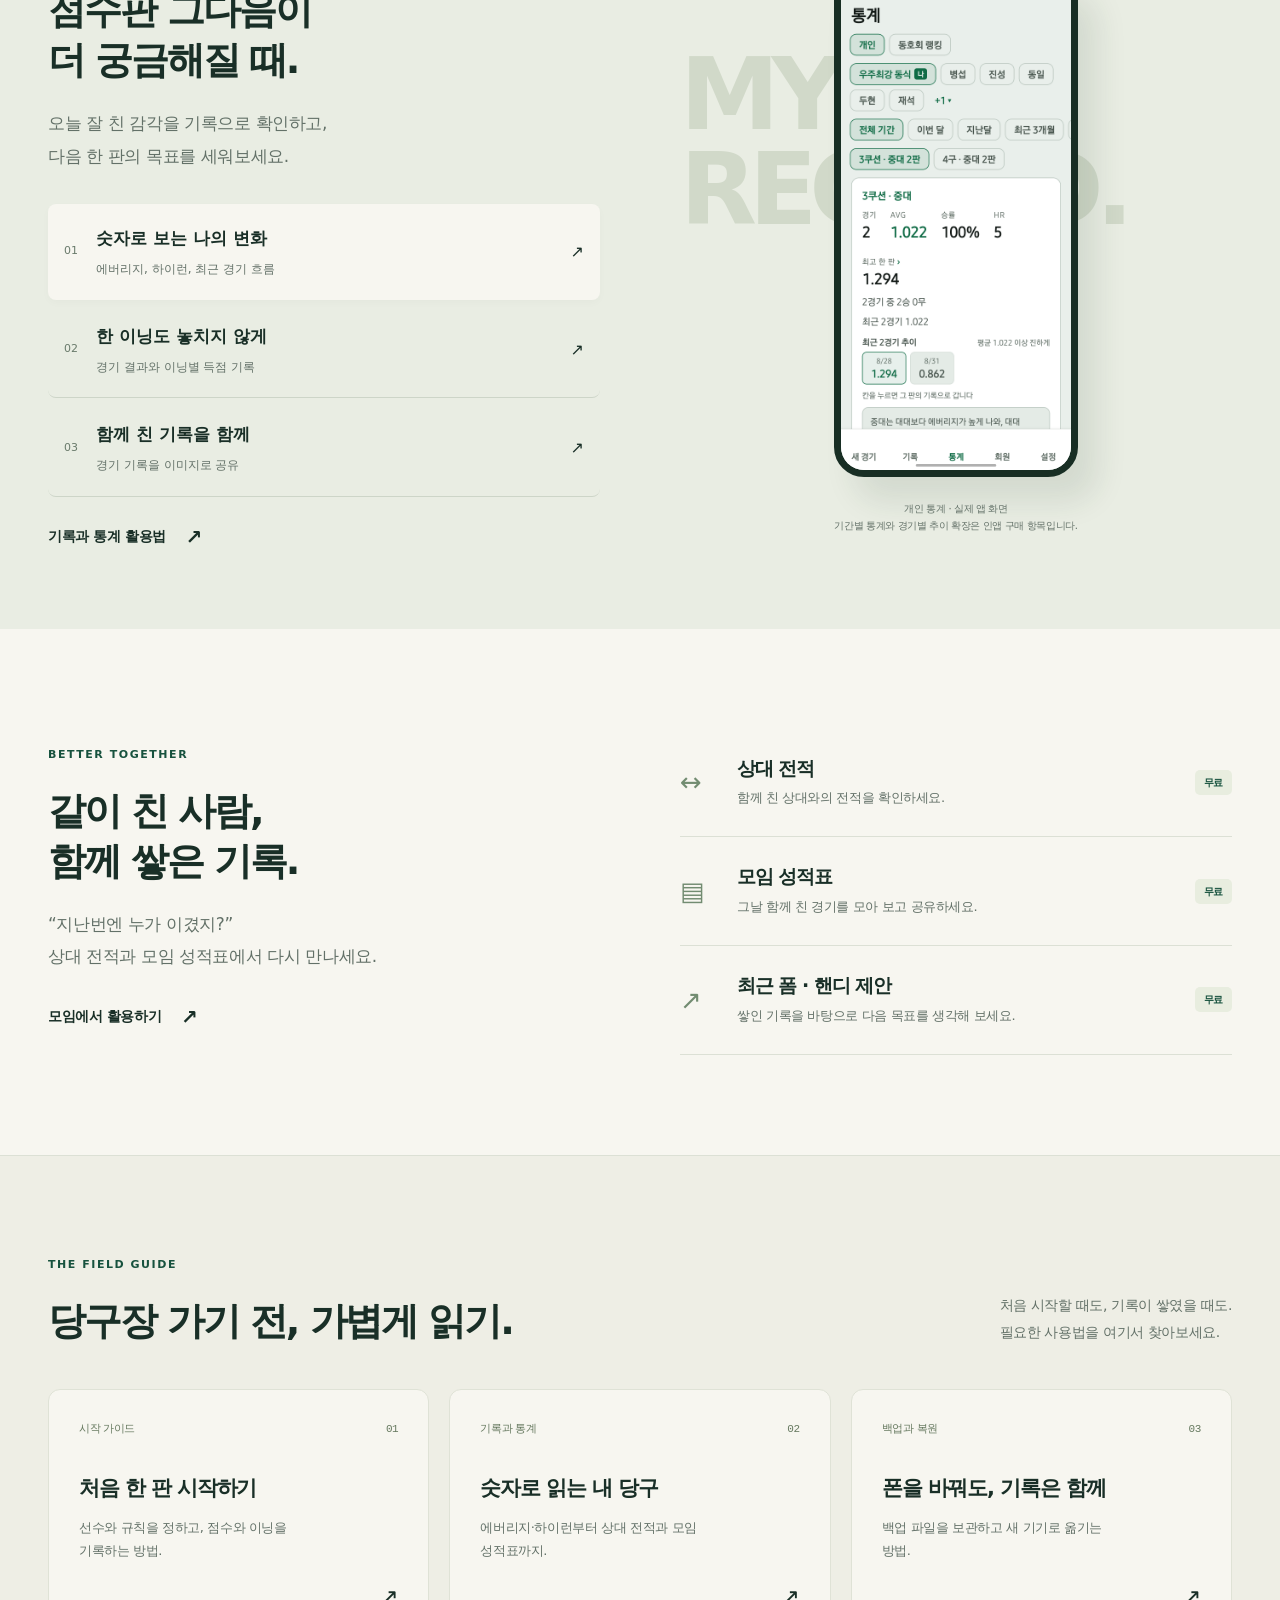
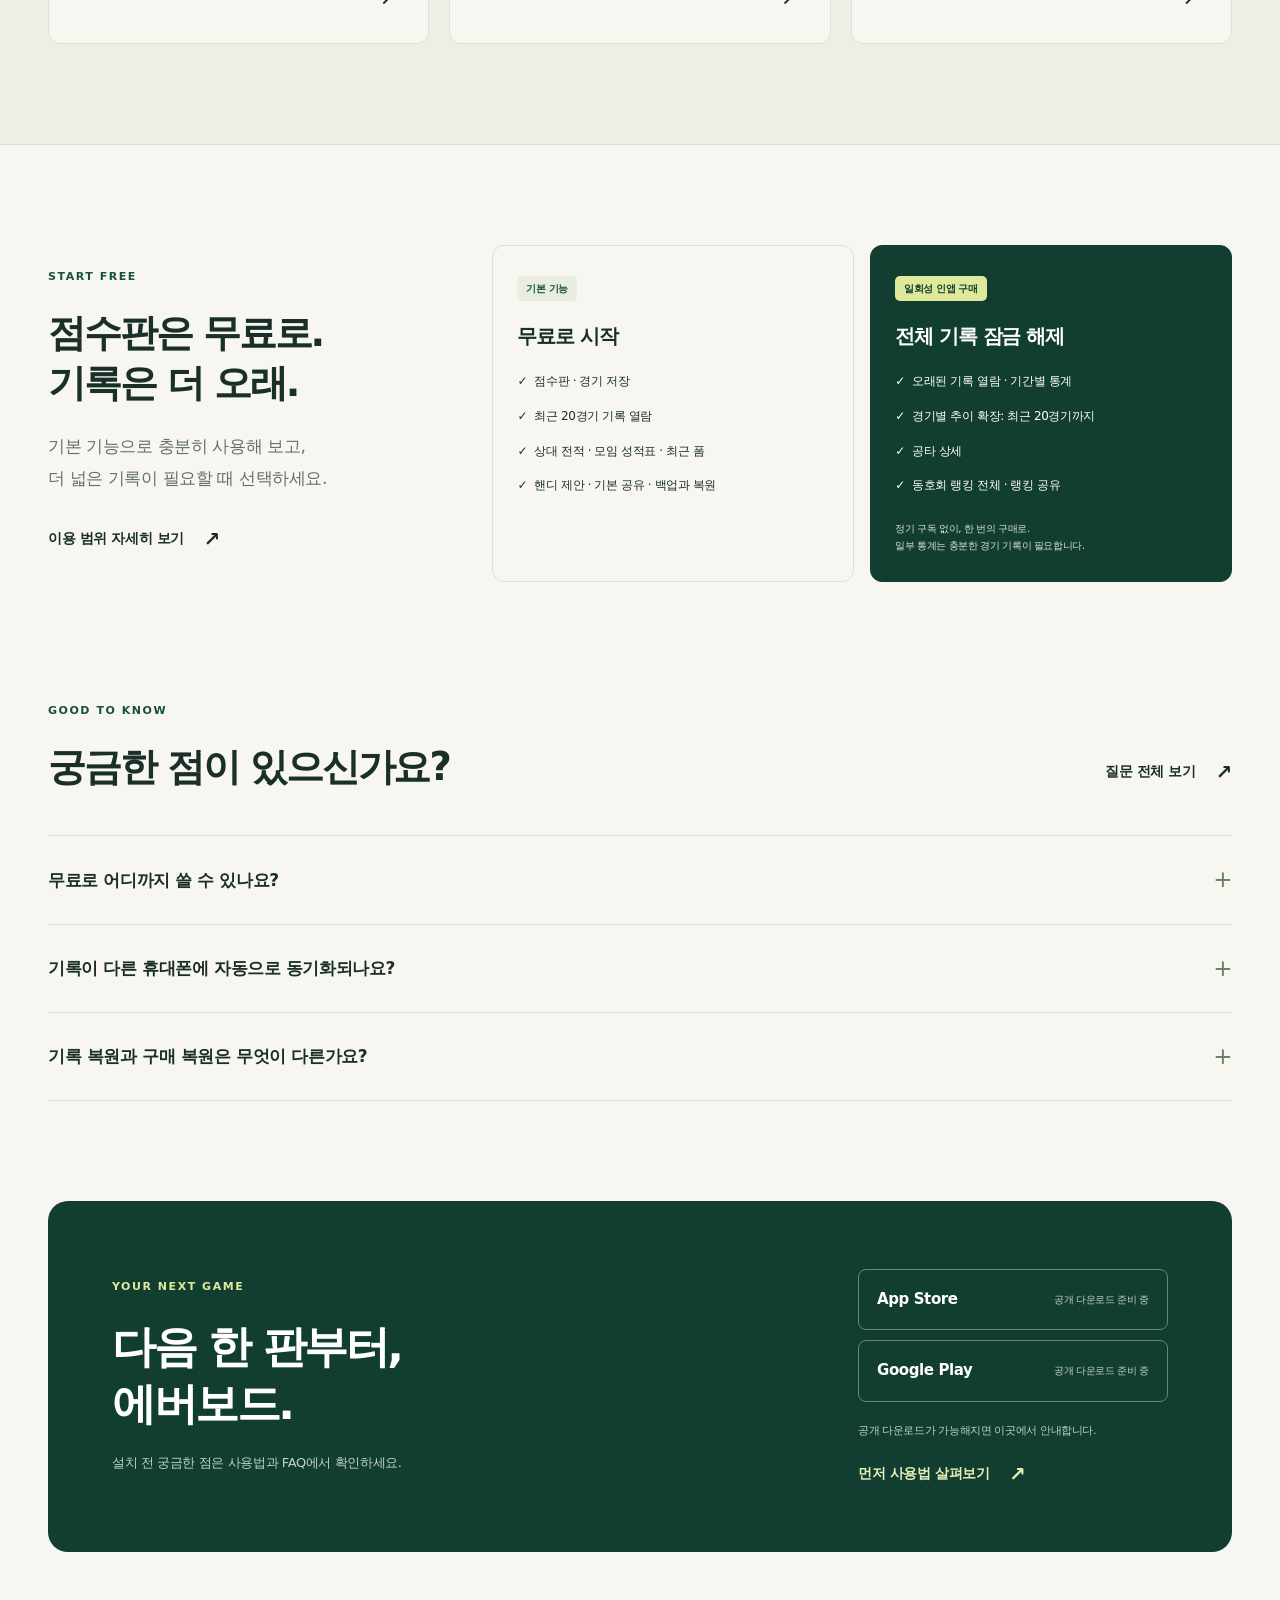
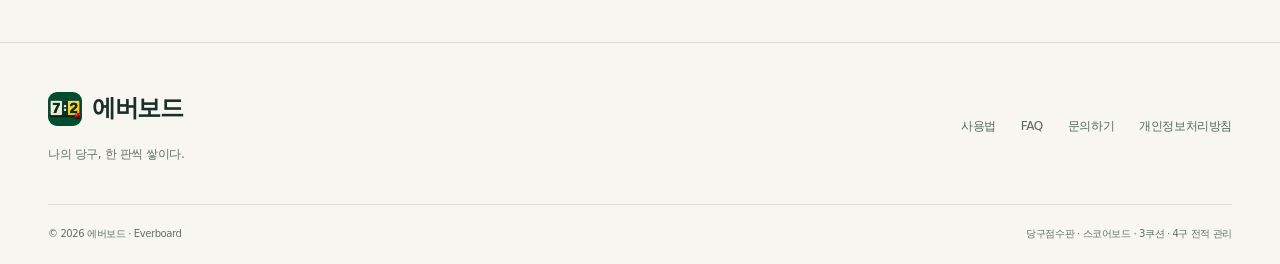
==== commit beb72d61: "Update Everboard website screenshots for 1.0.6" ====
--- a/everboard/index.html
+++ b/everboard/index.html
@@ -25,7 +25,7 @@
     <div class="table-lines" aria-hidden="true"><i></i><i></i><i></i></div>
     <span class="visual-label">EVERBOARD / SCORE & RECORD</span>
     <figure class="scoreboard">
-      <img class="" src="assets/game-2p.png" alt="에버보드 실제 가로 점수판. 두 선수의 점수 7 대 2, 목표점, 에버리지와 이닝이 표시됩니다." width="2316" height="947" fetchpriority="high" decoding="async">
+      <img class="" src="assets/game-2p.png" alt="에버보드 실제 가로 점수판. 두 선수의 점수 13 대 7, 목표점, 에버리지와 이닝이 표시됩니다." width="2316" height="947" fetchpriority="high" decoding="async">
       <figcaption>실제 앱 화면 · 2인 경기</figcaption>
     </figure>
     <div class="visual-bottom"><span><i class="ball white"></i><i class="ball yellow"></i><i class="ball red"></i></span><span>오늘의 한 판을 남겨보세요.</span></div>
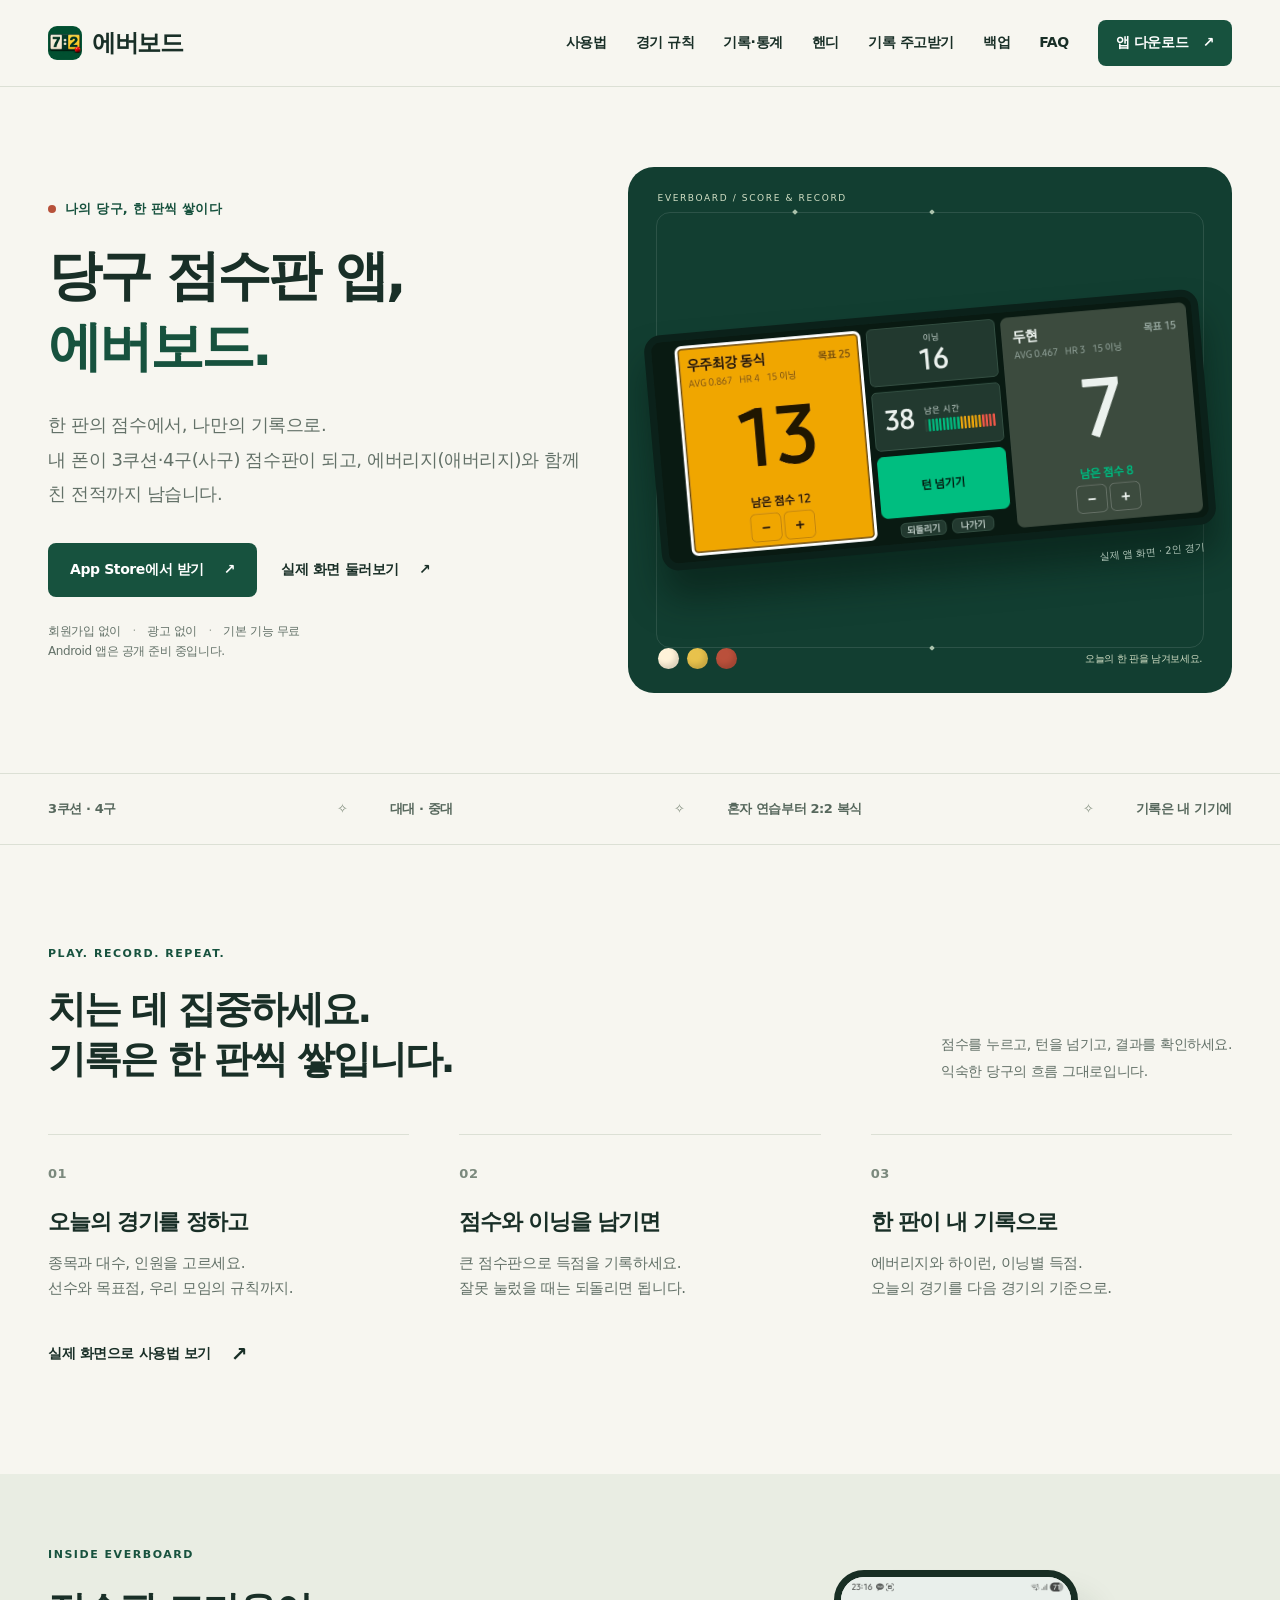
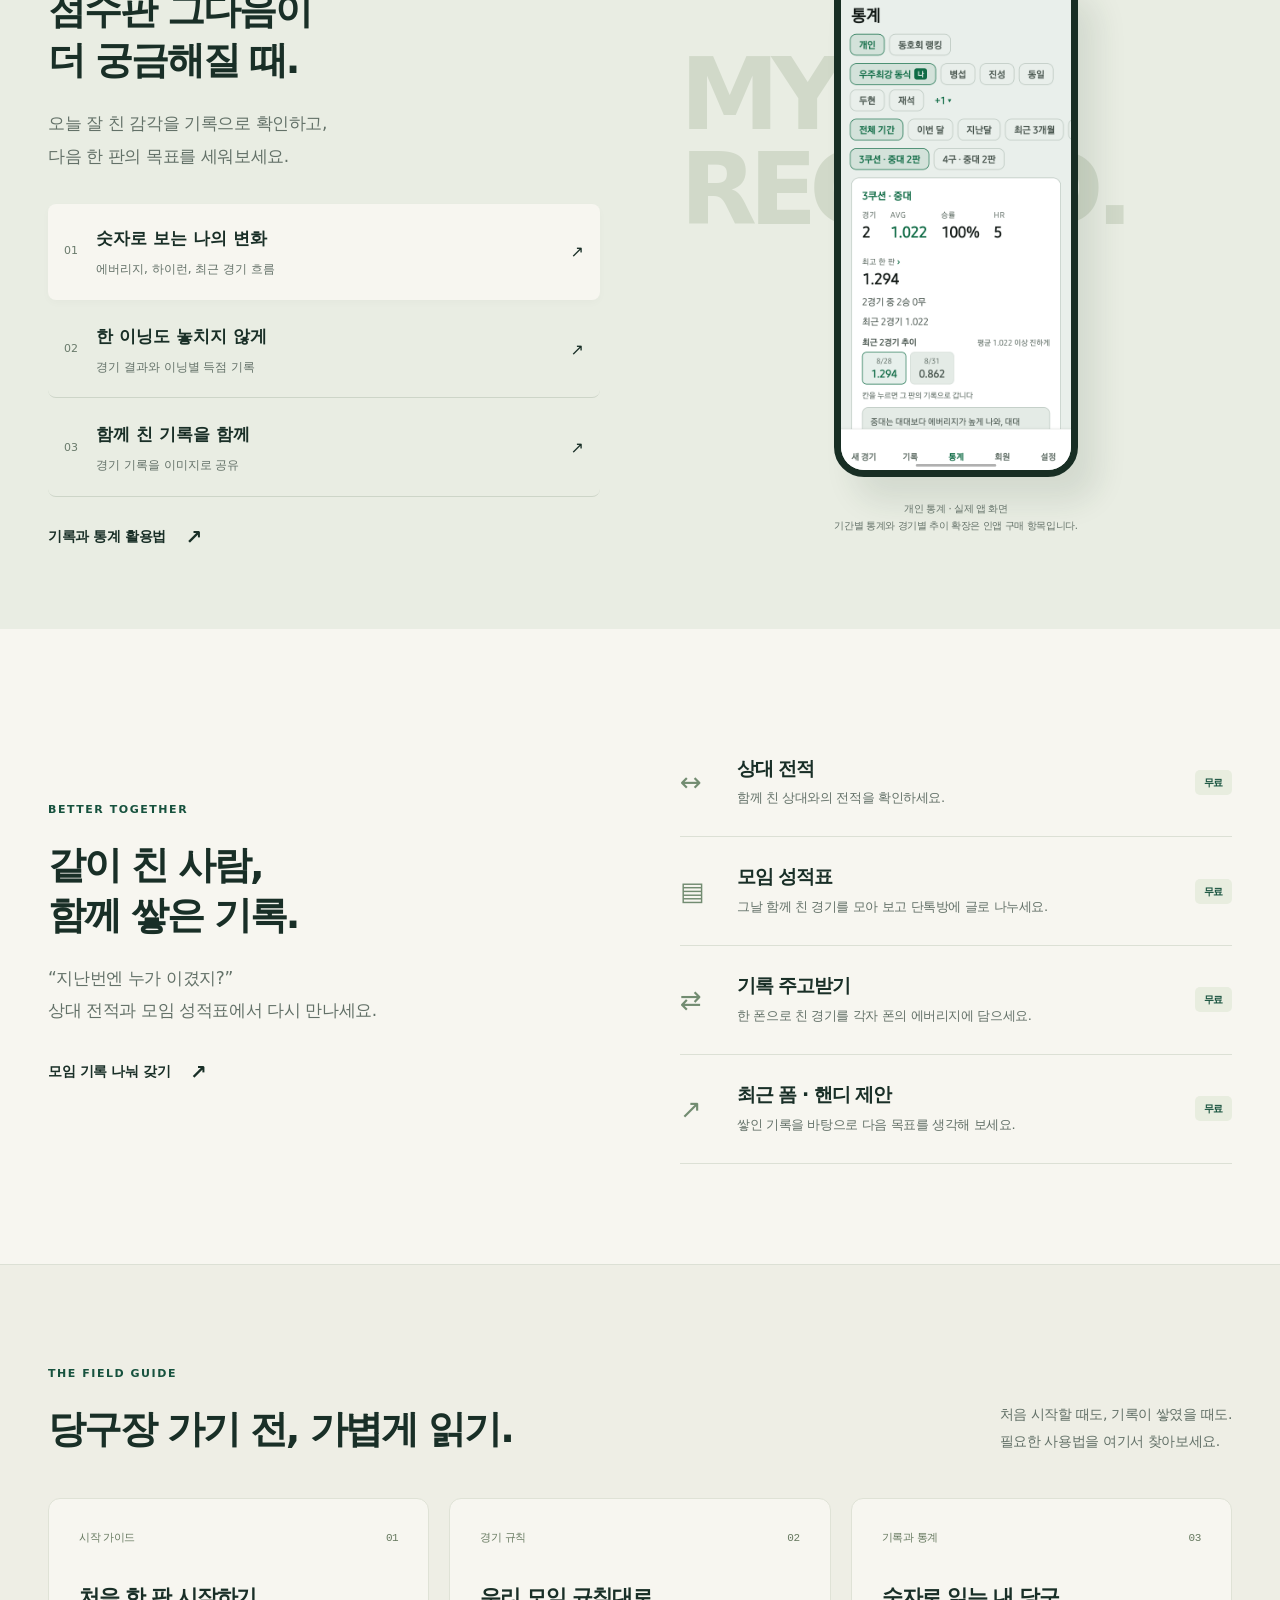
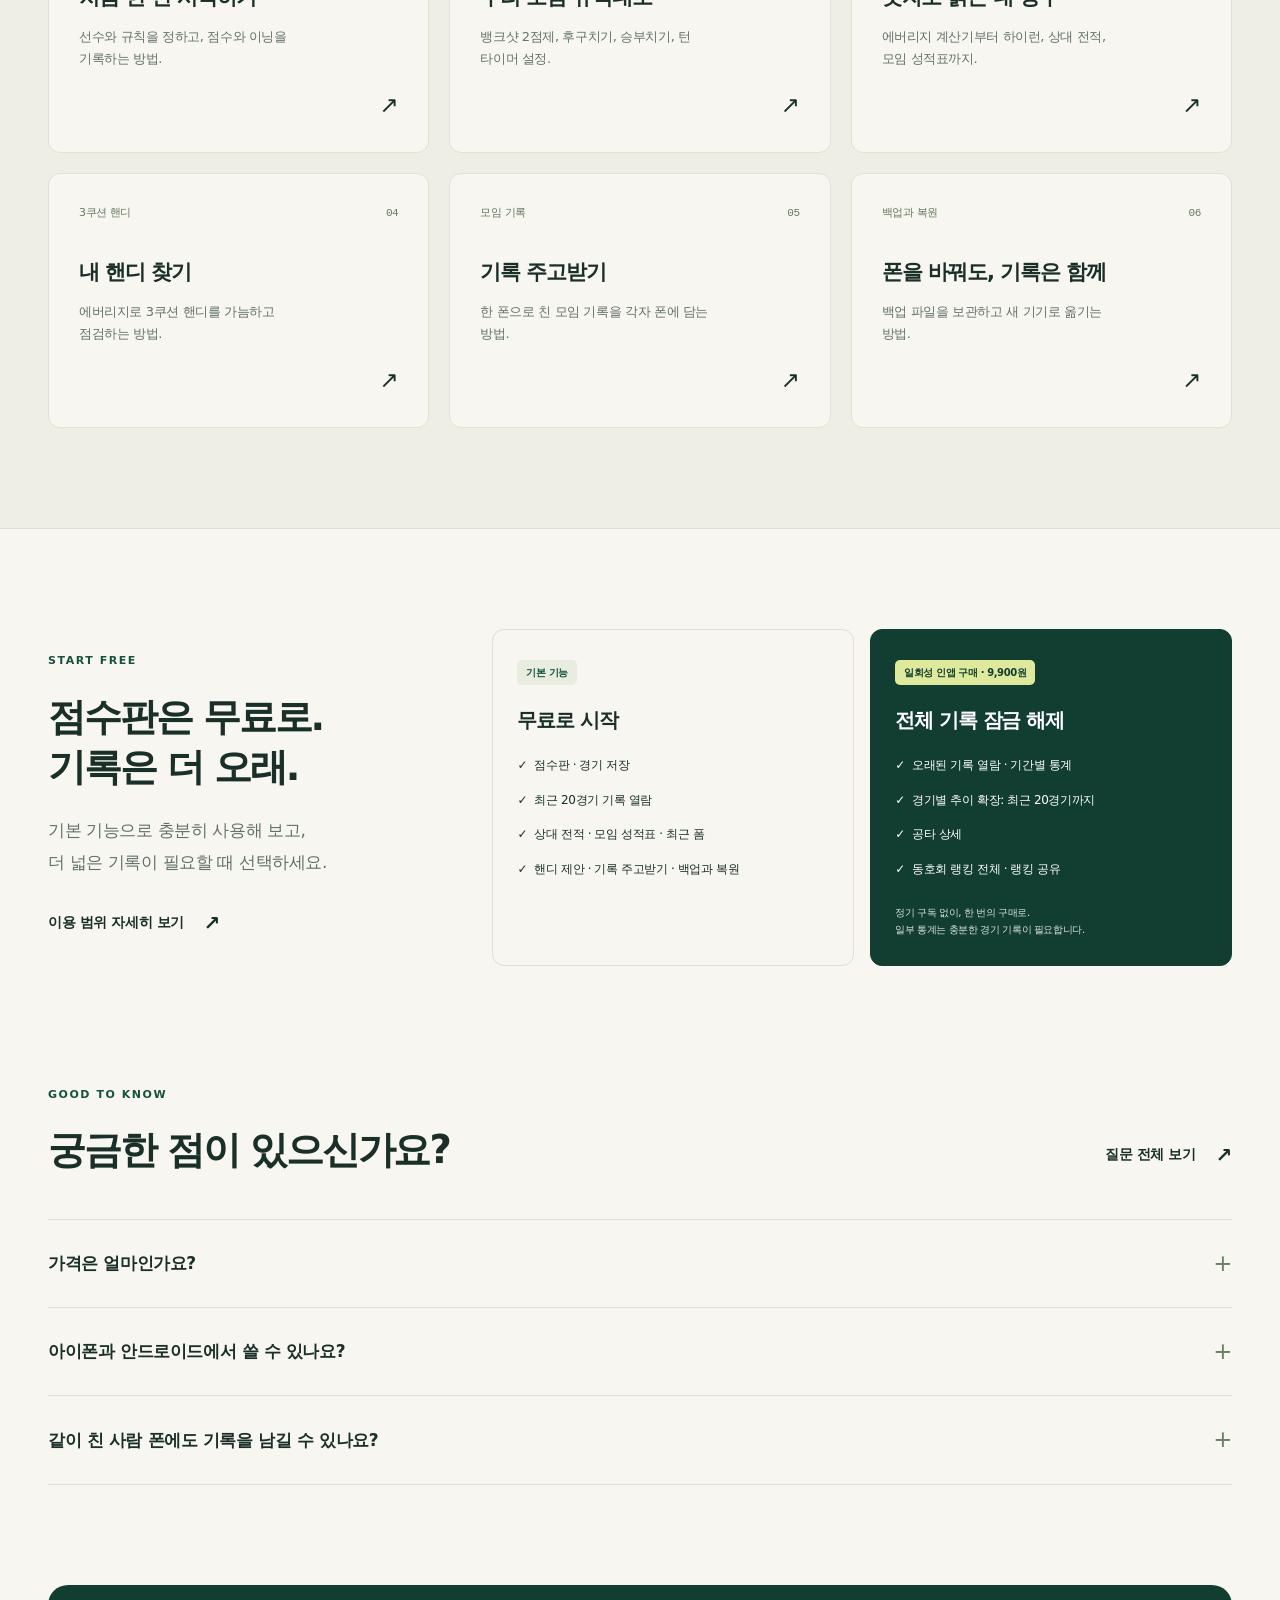
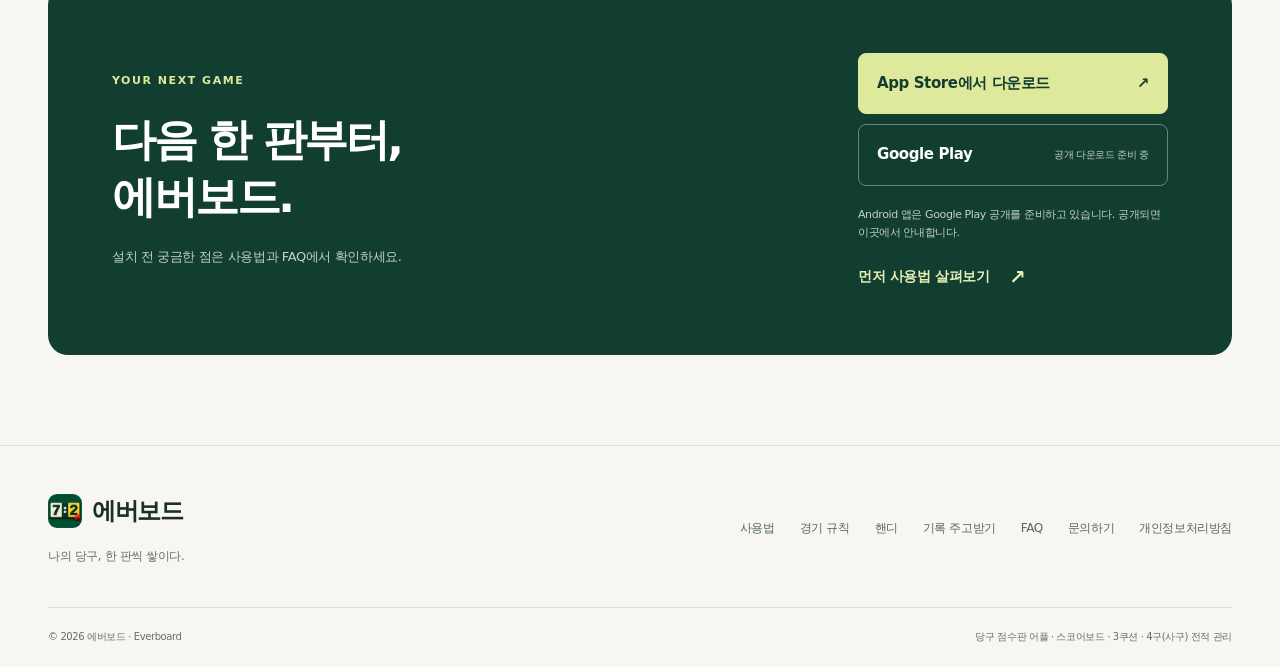
==== commit 60e41074: "Add App Store link, rules, handicap and sharing guides iOS is live, so the download section now link" ====
--- a/everboard/index.html
+++ b/everboard/index.html
@@ -2,24 +2,24 @@
 <html lang="ko">
 <head><meta charset="utf-8"><meta name="viewport" content="width=device-width, initial-scale=1"><meta name="theme-color" content="#123e31">
 
-<title>에버보드 — 당구 점수판 · 3쿠션 4구 기록과 에버리지</title><meta name="description" content="내 폰이 당구 점수판이 됩니다. 3쿠션·4구의 점수와 이닝을 기록하고 에버리지, 상대 전적, 모임 성적표를 확인하세요. 사용법과 백업·복원 안내."><link rel="canonical" href="https://lds77.github.io/billiards/everboard/">
-<meta property="og:type" content="website"><meta property="og:locale" content="ko_KR"><meta property="og:site_name" content="에버보드"><meta property="og:title" content="에버보드 — 당구 점수판 · 3쿠션 4구 기록과 에버리지"><meta property="og:description" content="내 폰이 당구 점수판이 됩니다. 3쿠션·4구의 점수와 이닝을 기록하고 에버리지, 상대 전적, 모임 성적표를 확인하세요. 사용법과 백업·복원 안내."><meta property="og:url" content="https://lds77.github.io/billiards/everboard/"><meta property="og:image" content="https://lds77.github.io/billiards/everboard/assets/social.png"><meta property="og:image:width" content="1200"><meta property="og:image:height" content="630"><meta property="og:image:alt" content="에버보드 — 한 판의 점수에서, 나만의 기록으로"><meta name="twitter:card" content="summary_large_image">
-<link rel="icon" type="image/png" href="assets/icon.png"><link rel="apple-touch-icon" href="assets/icon.png"><link rel="stylesheet" href="style.css"><script src="site.js" defer></script>
-<script type="application/ld+json">{"@context":"https://schema.org","@type":"WebSite","name":"에버보드","url":"https://lds77.github.io/billiards/everboard/","inLanguage":"ko","description":"내 폰이 당구 점수판이 됩니다. 3쿠션·4구의 점수와 이닝을 기록하고 에버리지, 상대 전적, 모임 성적표를 확인하세요. 사용법과 백업·복원 안내."}</script>
-<script type="application/ld+json">{"@context":"https://schema.org","@type":"MobileApplication","name":"에버보드","alternateName":"Everboard","applicationCategory":"SportsApplication","operatingSystem":"Android, iOS","inLanguage":"ko","url":"https://lds77.github.io/billiards/everboard/","description":"3쿠션·4구(사구) 당구 점수판과 전적 관리. 득점과 이닝을 기록하고 에버리지, 하이런과 상대 전적을 확인합니다."}</script>
+<title>에버보드 - 당구 점수판 앱 | 3쿠션·4구 에버리지 기록</title><meta name="description" content="3쿠션·4구(사구) 당구 점수판 어플. 득점과 이닝을 세어 에버리지(애버리지), 하이런, 상대 전적, 모임 성적표를 기록합니다. 회원가입과 광고 없이 기본 기능 무료."><link rel="canonical" href="https://lds77.github.io/billiards/everboard/">
+<meta property="og:type" content="website"><meta property="og:locale" content="ko_KR"><meta property="og:site_name" content="에버보드"><meta property="og:title" content="에버보드 - 당구 점수판 앱 | 3쿠션·4구 에버리지 기록"><meta property="og:description" content="3쿠션·4구(사구) 당구 점수판 어플. 득점과 이닝을 세어 에버리지(애버리지), 하이런, 상대 전적, 모임 성적표를 기록합니다. 회원가입과 광고 없이 기본 기능 무료."><meta property="og:url" content="https://lds77.github.io/billiards/everboard/"><meta property="og:image" content="https://lds77.github.io/billiards/everboard/assets/social.png"><meta property="og:image:width" content="1200"><meta property="og:image:height" content="630"><meta property="og:image:alt" content="에버보드 — 한 판의 점수에서, 나만의 기록으로"><meta name="twitter:card" content="summary_large_image">
+<link rel="icon" type="image/png" sizes="96x96" href="assets/icon-96.png"><link rel="apple-touch-icon" href="assets/icon-180.png"><link rel="alternate" type="application/rss+xml" title="에버보드 안내" href="feed.xml"><link rel="stylesheet" href="style.css"><script src="site.js" defer></script>
+<script type="application/ld+json">{"@context":"https://schema.org","@type":"WebSite","name":"에버보드","url":"https://lds77.github.io/billiards/everboard/","inLanguage":"ko","description":"3쿠션·4구(사구) 당구 점수판 어플. 득점과 이닝을 세어 에버리지(애버리지), 하이런, 상대 전적, 모임 성적표를 기록합니다. 회원가입과 광고 없이 기본 기능 무료."}</script>
+<script type="application/ld+json">{"@context":"https://schema.org","@type":"MobileApplication","name":"에버보드","alternateName":"Everboard","applicationCategory":"SportsApplication","operatingSystem":"iOS","inLanguage":"ko","url":"https://lds77.github.io/billiards/everboard/","description":"3쿠션·4구(사구) 당구 점수판과 전적 관리. 득점과 이닝을 기록하고 에버리지, 하이런과 상대 전적을 확인합니다.","image":"https://lds77.github.io/billiards/everboard/assets/icon.png","screenshot":"https://lds77.github.io/billiards/everboard/assets/game-2p.png","downloadUrl":"https://apps.apple.com/kr/app/id6811482769","installUrl":"https://apps.apple.com/kr/app/id6811482769","offers":{"@type":"Offer","price":"0","priceCurrency":"KRW"}}</script>
 </head><body>
 <a class="skip-link" href="#main">본문으로 바로가기</a>
-<header class="site-header"><div class="wrap nav-inner"><a class="brand" href="./" aria-label="에버보드 홈"><img src="assets/icon.png" alt="" width="34" height="34"><span>에버보드</span></a>
+<header class="site-header"><div class="wrap nav-inner"><a class="brand" href="./" aria-label="에버보드 홈"><img src="assets/icon-96.png" alt="" width="34" height="34"><span>에버보드</span></a>
 <button class="menu-toggle" type="button" aria-controls="site-nav" aria-expanded="false" hidden>메뉴 <span aria-hidden="true">☰</span></button>
-<nav id="site-nav" class="site-nav" aria-label="주요 메뉴"><a href="./#tour">앱 둘러보기</a><a href="guide.html">사용법</a><a href="stats.html">기록·통계</a><a href="backup.html">백업</a><a href="faq.html">FAQ</a><a class="nav-download" href="./#download">다운로드 안내 <span aria-hidden="true">↗</span></a></nav></div></header>
+<nav id="site-nav" class="site-nav" aria-label="주요 메뉴"><a href="guide.html">사용법</a><a href="rules.html">경기 규칙</a><a href="stats.html">기록·통계</a><a href="handicap.html">핸디</a><a href="share.html">기록 주고받기</a><a href="backup.html">백업</a><a href="faq.html">FAQ</a><a class="nav-download" href="./#download">앱 다운로드 <span aria-hidden="true">↗</span></a></nav></div></header>
 <main id="main">
 <section class="hero wrap">
   <div class="hero-copy">
     <p class="eyebrow"><span class="small-ball"></span> 나의 당구, 한 판씩 쌓이다</p>
-    <h1>한 판의 점수에서,<br><em>나만의 기록으로.</em></h1>
-    <p class="hero-description">내 폰이 당구 점수판이 됩니다.<br>3쿠션·4구(사구) 같은 캐롬 종목의 득점과 이닝을 기록하고 에버리지(애버리지)부터 함께 친 전적까지 한눈에.</p>
-    <div class="actions"><a class="button primary" href="guide.html">첫 경기 시작하는 법 <span aria-hidden="true">↗</span></a><a class="button quiet" href="#tour">실제 화면 둘러보기 <span aria-hidden="true">↗</span></a></div>
-    <p class="hero-foot">회원가입 없이 <span>·</span> 광고 없이 <span>·</span> 기본 기능 무료</p>
+    <h1>당구 점수판 앱,<br><em>에버보드.</em></h1>
+    <p class="hero-description">한 판의 점수에서, 나만의 기록으로.<br>내 폰이 3쿠션·4구(사구) 점수판이 되고, 에버리지(애버리지)와 함께 친 전적까지 남습니다.</p>
+    <div class="actions"><a class="button primary" href="https://apps.apple.com/kr/app/id6811482769">App Store에서 받기 <span aria-hidden="true">↗</span></a><a class="button quiet" href="#tour">실제 화면 둘러보기 <span aria-hidden="true">↗</span></a></div>
+    <p class="hero-foot">회원가입 없이 <span>·</span> 광고 없이 <span>·</span> 기본 기능 무료<br>Android 앱은 공개 준비 중입니다.</p>
   </div>
   <div class="hero-visual">
     <div class="table-lines" aria-hidden="true"><i></i><i></i><i></i></div>
@@ -53,16 +53,16 @@
   <div class="tour-stage"><span class="stage-word" aria-hidden="true">MY<br>RECORD.</span><figure class="phone-shot"><img class="tour-image" src="assets/stats-solo.png" alt="개인 통계 화면. 에버리지, 하이런과 최근 경기 추이를 확인할 수 있습니다." width="1080" height="2316" loading="lazy" decoding="async"><figcaption id="tour-caption" aria-live="polite">개인 통계 · 실제 앱 화면<br>기간별 통계와 경기별 추이 확장은 인앱 구매 항목입니다.</figcaption></figure></div>
 </div></section>
 <section class="section wrap together">
-  <div><p class="eyebrow">BETTER TOGETHER</p><h2>같이 친 사람,<br>함께 쌓은 기록.</h2><p class="section-lead">“지난번엔 누가 이겼지?”<br>상대 전적과 모임 성적표에서 다시 만나세요.</p><a class="text-link" href="stats.html#together">모임에서 활용하기 <span aria-hidden="true">↗</span></a></div>
-  <div class="together-list"><article><span aria-hidden="true">↔</span><div><h3>상대 전적</h3><p>함께 친 상대와의 전적을 확인하세요.</p></div><span class="tag">무료</span></article><article><span aria-hidden="true">▤</span><div><h3>모임 성적표</h3><p>그날 함께 친 경기를 모아 보고 공유하세요.</p></div><span class="tag">무료</span></article><article><span aria-hidden="true">↗</span><div><h3>최근 폼 · 핸디 제안</h3><p>쌓인 기록을 바탕으로 다음 목표를 생각해 보세요.</p></div><span class="tag">무료</span></article></div>
+  <div><p class="eyebrow">BETTER TOGETHER</p><h2>같이 친 사람,<br>함께 쌓은 기록.</h2><p class="section-lead">“지난번엔 누가 이겼지?”<br>상대 전적과 모임 성적표에서 다시 만나세요.</p><a class="text-link" href="share.html">모임 기록 나눠 갖기 <span aria-hidden="true">↗</span></a></div>
+  <div class="together-list"><article><span aria-hidden="true">↔</span><div><h3>상대 전적</h3><p>함께 친 상대와의 전적을 확인하세요.</p></div><span class="tag">무료</span></article><article><span aria-hidden="true">▤</span><div><h3>모임 성적표</h3><p>그날 함께 친 경기를 모아 보고 단톡방에 글로 나누세요.</p></div><span class="tag">무료</span></article><article><span aria-hidden="true">⇄</span><div><h3>기록 주고받기</h3><p>한 폰으로 친 경기를 각자 폰의 에버리지에 담으세요.</p></div><span class="tag">무료</span></article><article><span aria-hidden="true">↗</span><div><h3>최근 폼 · 핸디 제안</h3><p>쌓인 기록을 바탕으로 다음 목표를 생각해 보세요.</p></div><span class="tag">무료</span></article></div>
 </section>
-<section class="guide-section" id="guides"><div class="wrap section"><div class="section-heading"><div><p class="eyebrow">THE FIELD GUIDE</p><h2>당구장 가기 전, 가볍게 읽기.</h2></div><p>처음 시작할 때도, 기록이 쌓였을 때도.<br>필요한 사용법을 여기서 찾아보세요.</p></div><div class="guide-grid"><a class="guide-card" href="guide.html"><span class="guide-top"><span>시작 가이드</span><span aria-hidden="true">01</span></span><h3>처음 한 판 시작하기</h3><p>선수와 규칙을 정하고, 점수와 이닝을 기록하는 방법.</p><span class="card-arrow" aria-hidden="true">↗</span></a><a class="guide-card" href="stats.html"><span class="guide-top"><span>기록과 통계</span><span aria-hidden="true">02</span></span><h3>숫자로 읽는 내 당구</h3><p>에버리지·하이런부터 상대 전적과 모임 성적표까지.</p><span class="card-arrow" aria-hidden="true">↗</span></a><a class="guide-card" href="backup.html"><span class="guide-top"><span>백업과 복원</span><span aria-hidden="true">03</span></span><h3>폰을 바꿔도, 기록은 함께</h3><p>백업 파일을 보관하고 새 기기로 옮기는 방법.</p><span class="card-arrow" aria-hidden="true">↗</span></a></div></div></section>
+<section class="guide-section" id="guides"><div class="wrap section"><div class="section-heading"><div><p class="eyebrow">THE FIELD GUIDE</p><h2>당구장 가기 전, 가볍게 읽기.</h2></div><p>처음 시작할 때도, 기록이 쌓였을 때도.<br>필요한 사용법을 여기서 찾아보세요.</p></div><div class="guide-grid"><a class="guide-card" href="guide.html"><span class="guide-top"><span>시작 가이드</span><span aria-hidden="true">01</span></span><h3>처음 한 판 시작하기</h3><p>선수와 규칙을 정하고, 점수와 이닝을 기록하는 방법.</p><span class="card-arrow" aria-hidden="true">↗</span></a><a class="guide-card" href="rules.html"><span class="guide-top"><span>경기 규칙</span><span aria-hidden="true">02</span></span><h3>우리 모임 규칙대로</h3><p>뱅크샷 2점제, 후구치기, 승부치기, 턴 타이머 설정.</p><span class="card-arrow" aria-hidden="true">↗</span></a><a class="guide-card" href="stats.html"><span class="guide-top"><span>기록과 통계</span><span aria-hidden="true">03</span></span><h3>숫자로 읽는 내 당구</h3><p>에버리지 계산기부터 하이런, 상대 전적, 모임 성적표까지.</p><span class="card-arrow" aria-hidden="true">↗</span></a><a class="guide-card" href="handicap.html"><span class="guide-top"><span>3쿠션 핸디</span><span aria-hidden="true">04</span></span><h3>내 핸디 찾기</h3><p>에버리지로 3쿠션 핸디를 가늠하고 점검하는 방법.</p><span class="card-arrow" aria-hidden="true">↗</span></a><a class="guide-card" href="share.html"><span class="guide-top"><span>모임 기록</span><span aria-hidden="true">05</span></span><h3>기록 주고받기</h3><p>한 폰으로 친 모임 기록을 각자 폰에 담는 방법.</p><span class="card-arrow" aria-hidden="true">↗</span></a><a class="guide-card" href="backup.html"><span class="guide-top"><span>백업과 복원</span><span aria-hidden="true">06</span></span><h3>폰을 바꿔도, 기록은 함께</h3><p>백업 파일을 보관하고 새 기기로 옮기는 방법.</p><span class="card-arrow" aria-hidden="true">↗</span></a></div></div></section>
 <section class="section wrap pricing" id="features">
   <div><p class="eyebrow">START FREE</p><h2>점수판은 무료로.<br>기록은 더 오래.</h2><p class="section-lead">기본 기능으로 충분히 사용해 보고,<br>더 넓은 기록이 필요할 때 선택하세요.</p><a class="text-link" href="faq.html">이용 범위 자세히 보기 <span aria-hidden="true">↗</span></a></div>
-  <div class="plan-grid"><article class="plan"><span class="tag">기본 기능</span><h3>무료로 시작</h3><ul><li>점수판 · 경기 저장</li><li>최근 20경기 기록 열람</li><li>상대 전적 · 모임 성적표 · 최근 폼</li><li>핸디 제안 · 기본 공유 · 백업과 복원</li></ul></article><article class="plan plan-plus"><span class="tag">일회성 인앱 구매</span><h3>전체 기록 잠금 해제</h3><ul><li>오래된 기록 열람 · 기간별 통계</li><li>경기별 추이 확장: 최근 20경기까지</li><li>공타 상세</li><li>동호회 랭킹 전체 · 랭킹 공유</li></ul><p>정기 구독 없이, 한 번의 구매로.<br>일부 통계는 충분한 경기 기록이 필요합니다.</p></article></div>
+  <div class="plan-grid"><article class="plan"><span class="tag">기본 기능</span><h3>무료로 시작</h3><ul><li>점수판 · 경기 저장</li><li>최근 20경기 기록 열람</li><li>상대 전적 · 모임 성적표 · 최근 폼</li><li>핸디 제안 · 기록 주고받기 · 백업과 복원</li></ul></article><article class="plan plan-plus"><span class="tag">일회성 인앱 구매 · 9,900원</span><h3>전체 기록 잠금 해제</h3><ul><li>오래된 기록 열람 · 기간별 통계</li><li>경기별 추이 확장: 최근 20경기까지</li><li>공타 상세</li><li>동호회 랭킹 전체 · 랭킹 공유</li></ul><p>정기 구독 없이, 한 번의 구매로.<br>일부 통계는 충분한 경기 기록이 필요합니다.</p></article></div>
 </section>
-<section class="section wrap faq-preview"><div class="section-heading"><div><p class="eyebrow">GOOD TO KNOW</p><h2>궁금한 점이 있으신가요?</h2></div><a class="text-link" href="faq.html">질문 전체 보기 <span aria-hidden="true">↗</span></a></div><div class="faq-list"><details><summary>무료로 어디까지 쓸 수 있나요?<span aria-hidden="true">+</span></summary><p>점수판과 경기 저장, 최근 20경기 기록 열람은 무료입니다. 상대 전적, 핸디 제안, 모임 성적표, 최근 폼, 기본 기록 공유와 백업·복원도 무료로 사용할 수 있습니다.</p></details><details><summary>기록이 다른 휴대폰에 자동으로 동기화되나요?<span aria-hidden="true">+</span></summary><p>자동 동기화 기능은 없습니다. 설정의 ‘백업 파일 내보내기’로 파일을 보관하고, 다른 기기에서 ‘백업 파일 불러오기’를 사용하세요. 불러온 기록은 기존 기록과 합쳐집니다.</p></details><details><summary>기록 복원과 구매 복원은 무엇이 다른가요?<span aria-hidden="true">+</span></summary><p>백업 파일 불러오기는 경기·회원 기록을 가져오는 기능입니다. 구매 복원은 스토어의 기존 구매 내역을 확인해 유료 열람 권한을 되찾는 기능입니다. 구매를 복원해도 사라진 경기 기록이 돌아오는 것은 아닙니다.</p></details></div></section>
-<section class="download wrap" id="download"><div><p class="eyebrow">YOUR NEXT GAME</p><h2>다음 한 판부터,<br>에버보드.</h2><p>설치 전 궁금한 점은 사용법과 FAQ에서 확인하세요.</p></div><div class="download-actions"><div class="store-pending"><strong>App Store</strong><span>공개 다운로드 준비 중</span></div><div class="store-pending"><strong>Google Play</strong><span>공개 다운로드 준비 중</span></div><p>공개 다운로드가 가능해지면 이곳에서 안내합니다.</p><a class="text-link" href="guide.html">먼저 사용법 살펴보기 <span aria-hidden="true">↗</span></a></div></section>
+<section class="section wrap faq-preview"><div class="section-heading"><div><p class="eyebrow">GOOD TO KNOW</p><h2>궁금한 점이 있으신가요?</h2></div><a class="text-link" href="faq.html">질문 전체 보기 <span aria-hidden="true">↗</span></a></div><div class="faq-list"><details><summary>가격은 얼마인가요?<span aria-hidden="true">+</span></summary><p>점수판과 경기 저장은 무료입니다. 최근 20경기보다 오래된 기록과 더 넓은 통계를 보려면 ‘전체 기록 잠금 해제’를 9,900원에 한 번 구매합니다. 정기 구독이 아니며, 결제 전 스토어 화면에 표시되는 금액이 최종 금액입니다.</p></details><details><summary>아이폰과 안드로이드에서 쓸 수 있나요?<span aria-hidden="true">+</span></summary><p>iPhone은 App Store에서 받을 수 있습니다. Android 앱은 Google Play 공개를 준비하고 있습니다.</p></details><details><summary>같이 친 사람 폰에도 기록을 남길 수 있나요?<span aria-hidden="true">+</span></summary><p>네. 점수판을 켠 사람이 기록 탭에서 ‘기록 보내기’로 파일을 단톡방에 올리면, 나머지는 각자 ‘경기 받기’로 담을 수 있습니다. 같은 파일을 두 번 담아도 경기는 한 번만 들어옵니다. <a href="share.html">기록 주고받기 안내</a></p></details></div></section>
+<section class="download wrap" id="download"><div><p class="eyebrow">YOUR NEXT GAME</p><h2>다음 한 판부터,<br>에버보드.</h2><p>설치 전 궁금한 점은 사용법과 FAQ에서 확인하세요.</p></div><div class="download-actions"><a class="store-link" href="https://apps.apple.com/kr/app/id6811482769">App Store에서 다운로드 <span aria-hidden="true">↗</span></a><div class="store-pending"><strong>Google Play</strong><span>공개 다운로드 준비 중</span></div><p>Android 앱은 Google Play 공개를 준비하고 있습니다. 공개되면 이곳에서 안내합니다.</p><a class="text-link" href="guide.html">먼저 사용법 살펴보기 <span aria-hidden="true">↗</span></a></div></section>
 </main>
-<footer class="site-footer"><div class="wrap footer-top"><div><a class="brand" href="./"><img src="assets/icon.png" alt="" width="34" height="34"><span>에버보드</span></a><p>나의 당구, 한 판씩 쌓이다.</p></div><div class="footer-links"><a href="guide.html">사용법</a><a href="faq.html">FAQ</a><a href="mailto:dongsikl51@gmail.com">문의하기</a><a href="https://lds77.github.io/billiards/privacy.html">개인정보처리방침</a></div></div><div class="wrap footer-bottom"><span>© 2026 에버보드 · Everboard</span><span>당구점수판 · 스코어보드 · 3쿠션 · 4구 전적 관리</span></div></footer>
+<footer class="site-footer"><div class="wrap footer-top"><div><a class="brand" href="./"><img src="assets/icon-96.png" alt="" width="34" height="34"><span>에버보드</span></a><p>나의 당구, 한 판씩 쌓이다.</p></div><div class="footer-links"><a href="guide.html">사용법</a><a href="rules.html">경기 규칙</a><a href="handicap.html">핸디</a><a href="share.html">기록 주고받기</a><a href="faq.html">FAQ</a><a href="mailto:dongsikl51@gmail.com">문의하기</a><a href="https://lds77.github.io/billiards/privacy.html">개인정보처리방침</a></div></div><div class="wrap footer-bottom"><span>© 2026 에버보드 · Everboard</span><span>당구 점수판 어플 · 스코어보드 · 3쿠션 · 4구(사구) 전적 관리</span></div></footer>
 </body></html>
--- a/everboard/style.css
+++ b/everboard/style.css
@@ -18,7 +18,7 @@
 .wrap{width:min(1240px,calc(100% - 96px));margin-inline:auto}
 .skip-link{position:fixed;top:-90px;left:20px;padding:12px 24px;background:var(--ink);color:white;z-index:100}
 .skip-link:focus{top:10px}
-.site-header{position:sticky;top:0;z-index:20;background:rgba(247,246,240,.97);border-bottom:1px solid var(--line)}
+.site-header{position:sticky;top:0;z-index:20;background:var(--paper);border-bottom:1px solid var(--line)}
 .nav-inner{min-height:86px;display:flex;align-items:center;justify-content:space-between;gap:26px}
 .brand{display:inline-flex;align-items:center;gap:10px;white-space:nowrap;font-size:24px;font-weight:800;letter-spacing:-.06em}
 .brand img{width:34px;height:34px;border-radius:9px}
@@ -182,6 +182,16 @@
 thead{background:#e9eee1}
 .related{padding-block:80px}
 .related h2{margin-bottom:30px;font-size:28px}
+.store-link{background:var(--lime);border-color:var(--lime);color:var(--deep);font-size:15px;font-weight:750}
+details p a{text-decoration:underline;text-underline-offset:4px;color:var(--green)}
+.calc{background:#e9eee1;border-radius:12px;padding:30px;margin-block:28px}
+.article-body .calc h3{margin:0 0 18px;font-size:20px}
+.calc-fields{display:grid;grid-template-columns:repeat(3,1fr);gap:14px}
+.calc label{display:grid;gap:7px;font-size:13px;font-weight:650;color:#4f624e}
+.calc select,.calc input{width:100%;min-height:48px;padding:10px 12px;border:1px solid #b9c3ae;border-radius:8px;background:var(--paper);color:var(--ink);font:inherit;font-size:16px}
+.article-body .calc-result{margin-top:22px;font-size:15px;font-weight:650;color:var(--ink)}
+.calc-result output{margin-left:8px;font-size:38px;font-weight:800;letter-spacing:-.04em;color:#1e7050}
+.article-body .calc-note{margin-top:10px;font-size:12px}
 [hidden]{display:none!important}
 @media(min-width:1600px){.hero{min-height:720px}}
 @media(max-width:1100px){.wrap{width:calc(100% - 64px)}.site-nav{gap:18px;font-size:12px}.hero{gap:26px;min-height:580px;padding-block:60px}.hero-description{font-size:16px}.hero .button{font-size:12px;padding-inline:15px;gap:10px}.facts-inner span+span::before{margin-right:18px}.tour-grid,.together{gap:40px}.pricing{grid-template-columns:1fr}.plan-grid{max-width:760px}.article-layout{gap:35px}.article-toc{width:150px}.article-split{grid-template-columns:1fr 185px;gap:25px}.guide-card{padding:23px}.guide-card h3{font-size:19px}.steps{gap:30px}}
@@ -196,7 +206,7 @@
 }
 @media(max-width:480px){
 .hero .actions{gap:5px;align-items:flex-start;flex-direction:column;margin-top:24px}.hero h1{font-size:37px}.hero-visual{aspect-ratio:1.25;padding:28px 17px;border-radius:18px}.visual-label{font-size:8px;left:24px}.visual-bottom{left:24px;right:24px;font-size:9px}.scoreboard{border-width:5px;border-radius:12px}.scoreboard figcaption{font-size:9px;bottom:-30px}.table-lines{inset:45px 20px}.ball{width:17px;height:17px}.steps{grid-template-columns:1fr;gap:22px}.steps article{display:grid;grid-template-columns:34px 1fr;gap:8px 16px;padding-top:20px}.step-number{grid-row:1/3;padding-top:3px}.steps h3{margin:0;font-size:20px}.steps p{font-size:14px}.tour-choices button{padding-inline:10px;gap:12px}.tour-choices strong{font-size:16px}.tour-choices small{font-size:11px}.stage-word{left:0}.together-list article{gap:14px}.together-list p{font-size:12px}.plan-grid{grid-template-columns:1fr}.plan{padding:25px}.plan ul{font-size:13px}.plan h3{font-size:23px}.plan p{font-size:11px}summary{font-size:15px;padding-block:22px}details p{font-size:14px;padding-right:15px}.download{padding:30px 24px}.store-pending{padding:15px}.store-pending strong{font-size:14px}.store-pending span{font-size:10px}
-.article-split{grid-template-columns:1fr}.article-phone{width:210px;margin:15px auto 0}.instruction-grid,.instruction-grid.two{grid-template-columns:1fr;gap:0}.article-body h2{font-size:23px}.note{padding:17px 20px;font-size:13px}.formula{padding:22px}.formula strong{font-size:36px}.formula>div{gap:8px}.formula>div>span{font-size:13px}.wide-shot{padding:10px}.wide-shot figcaption{font-size:10px}th,td{padding:12px 9px;font-size:12px}.article-header h1{font-size:36px}.article-header .section-lead{font-size:14px}.desktop-only{display:none}
+.article-split{grid-template-columns:1fr}.article-phone{width:210px;margin:15px auto 0}.instruction-grid,.instruction-grid.two{grid-template-columns:1fr;gap:0}.article-body h2{font-size:23px}.note{padding:17px 20px;font-size:13px}.calc{padding:22px}.calc-fields{grid-template-columns:1fr 1fr}.calc-fields label:first-child{grid-column:1/-1}.formula{padding:22px}.formula strong{font-size:36px}.formula>div{gap:8px}.formula>div>span{font-size:13px}.wide-shot{padding:10px}.wide-shot figcaption{font-size:10px}th,td{padding:12px 9px;font-size:12px}.article-header h1{font-size:36px}.article-header .section-lead{font-size:14px}.desktop-only{display:none}
 }
 @media(prefers-reduced-motion:reduce){html{scroll-behavior:auto}*,*::before,*::after{transition:none!important;animation:none!important}}
 @media print{.site-header,.site-footer,.article-toc,.related,.download,.skip-link{display:none}.wrap{width:100%}.article-layout{display:block}.article-body{max-width:none}.article-header{padding-top:0}.article-body>section{break-inside:avoid}body{background:#fff;color:#000}a{text-decoration:underline}details>p{display:block}img{max-height:400px;width:auto}}
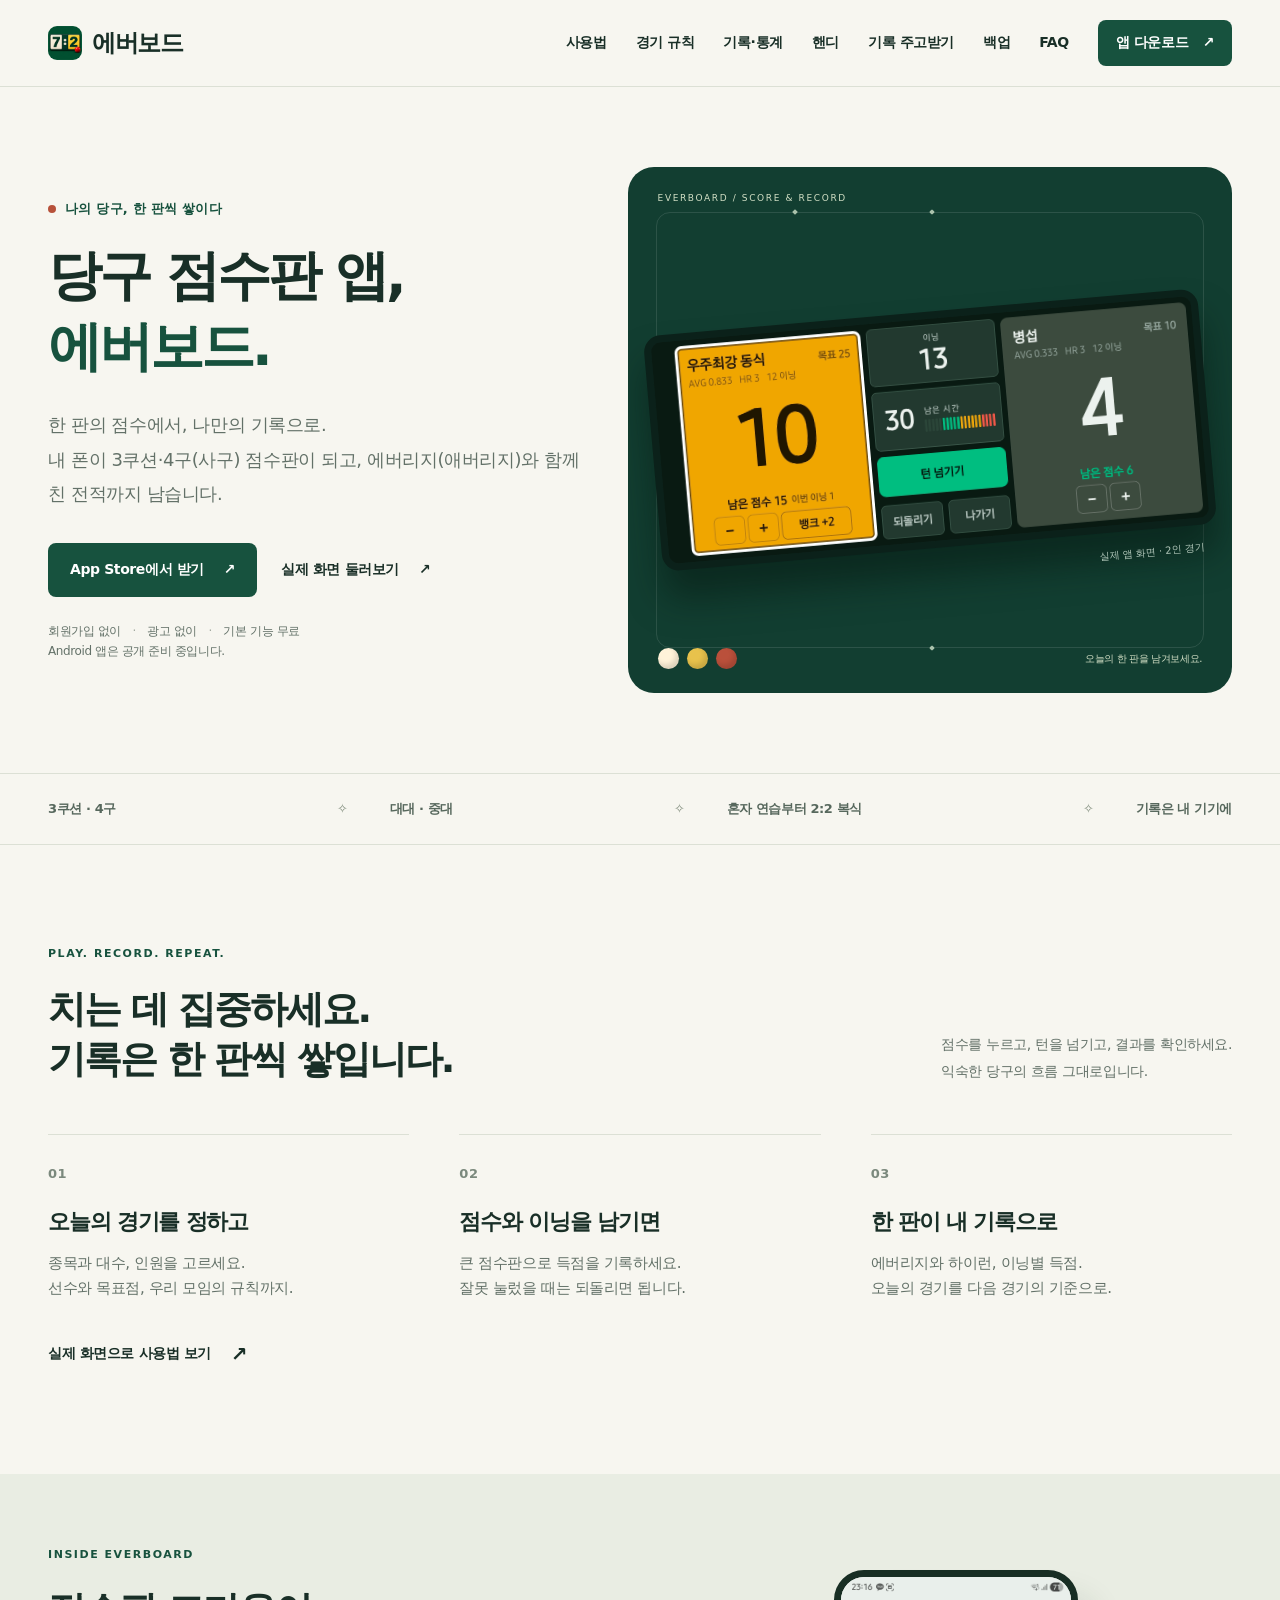
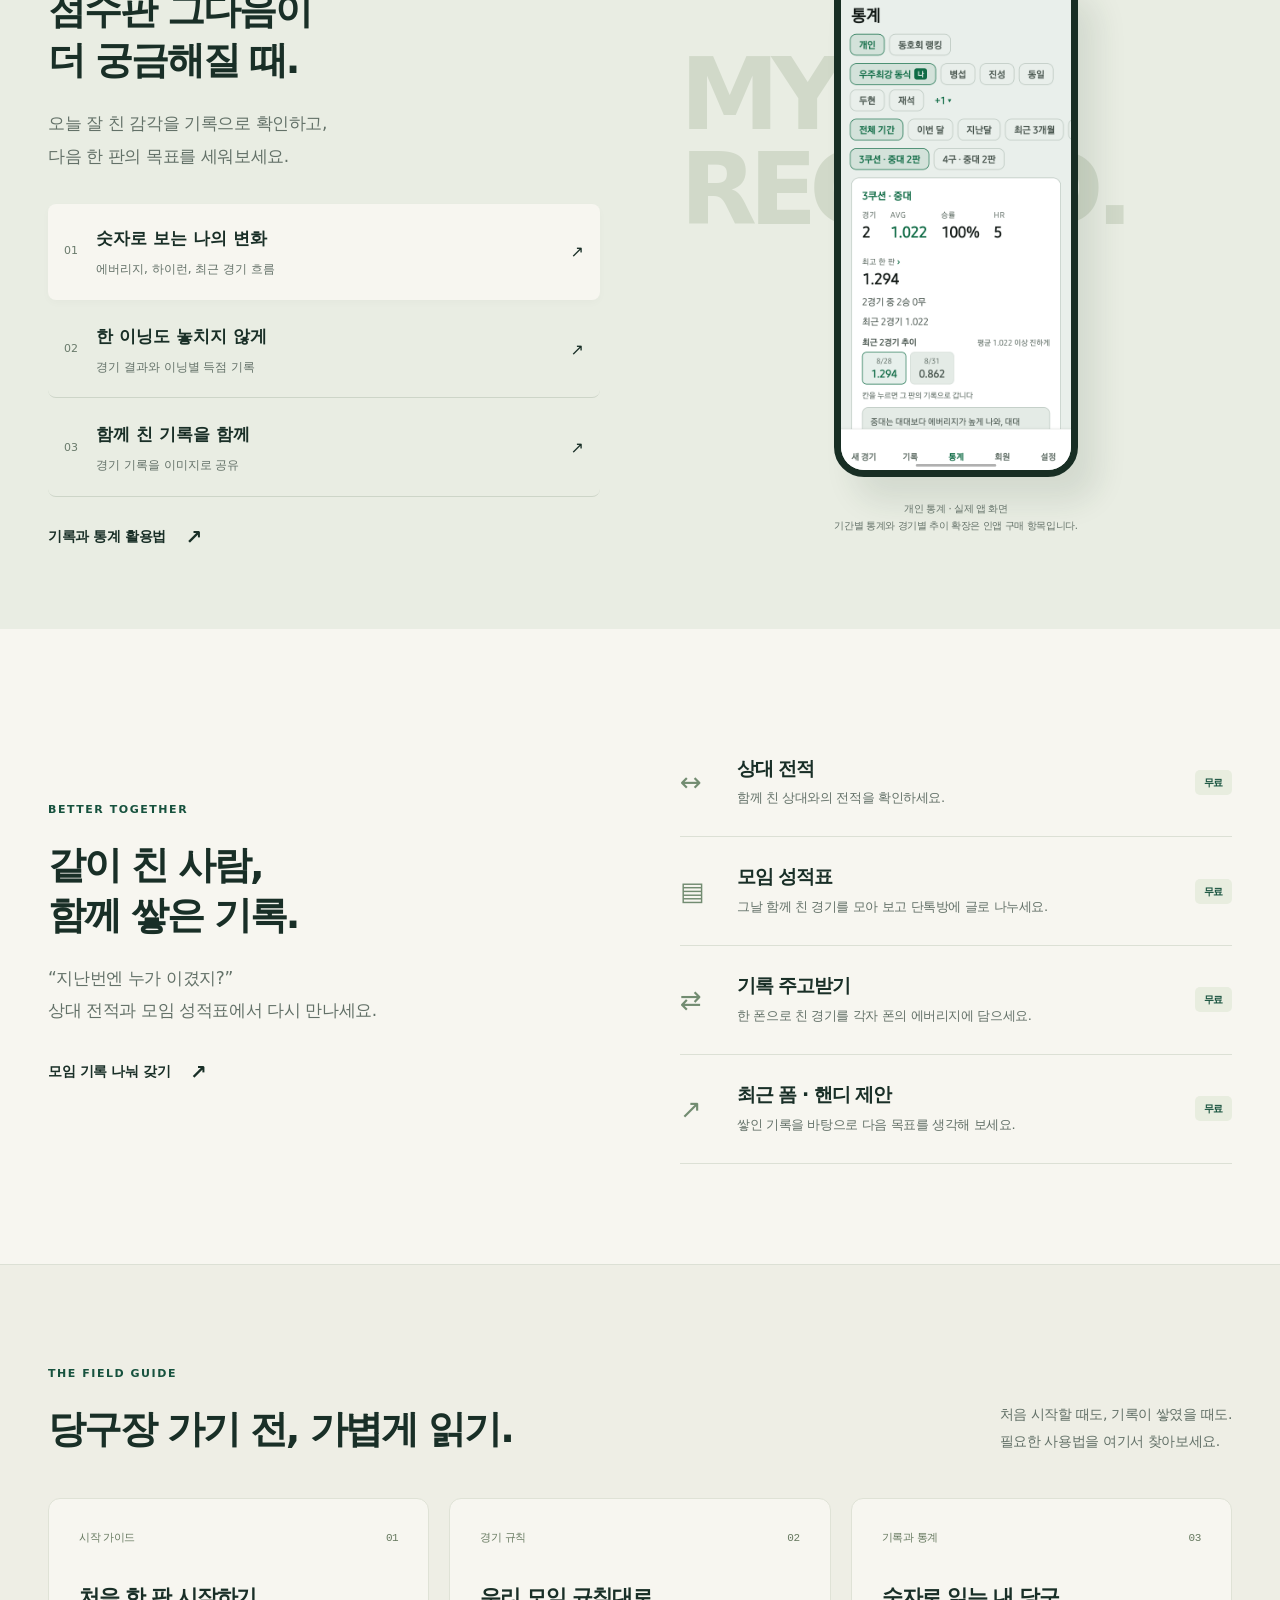
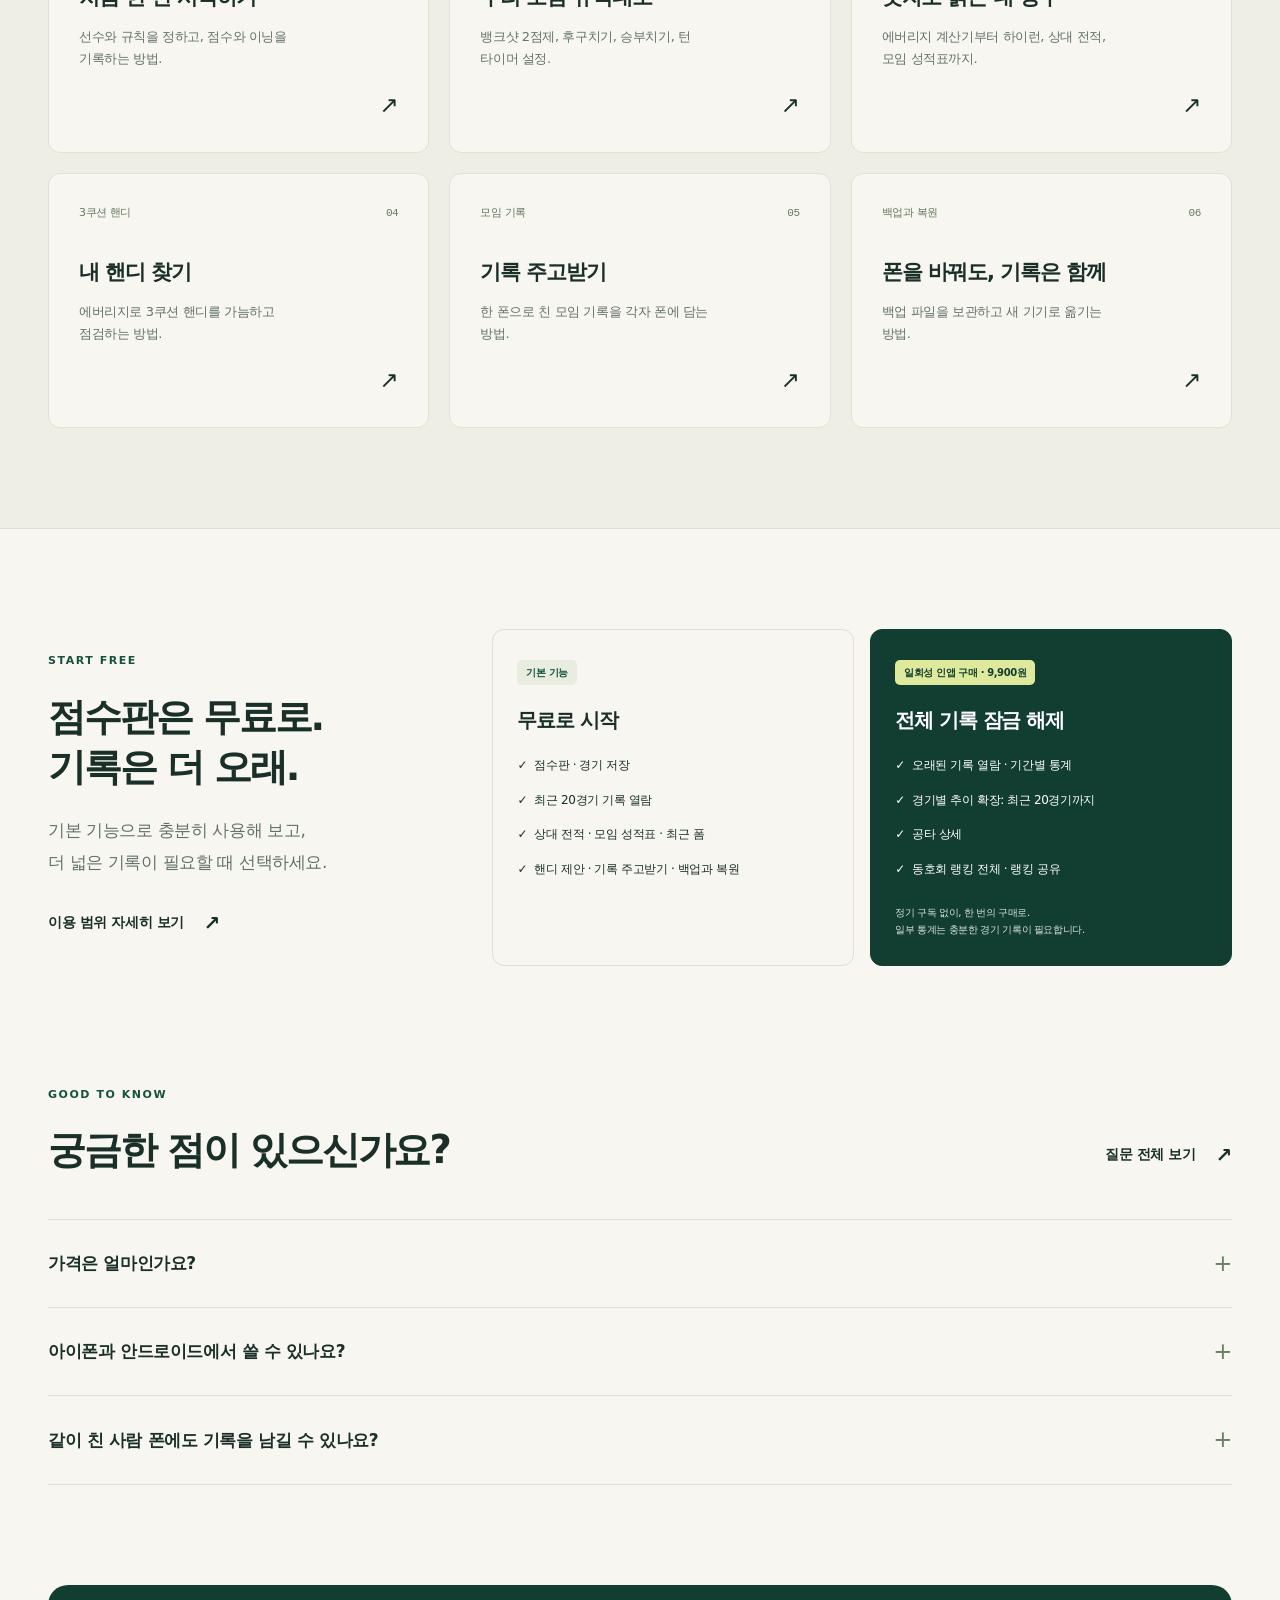
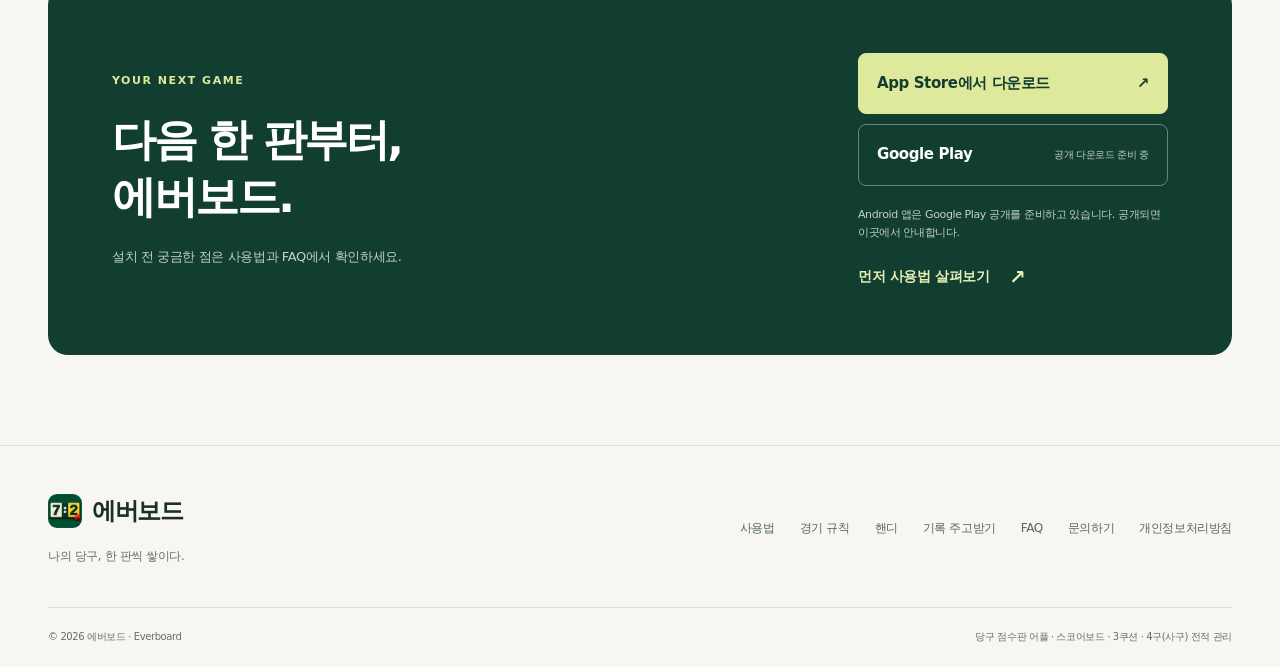
==== commit d5dfd01c: "Use current app screenshots across Everboard guides Replaces the scoreboard shot with the 1.0.8 layo" ====
--- a/everboard/index.html
+++ b/everboard/index.html
@@ -25,7 +25,7 @@
     <div class="table-lines" aria-hidden="true"><i></i><i></i><i></i></div>
     <span class="visual-label">EVERBOARD / SCORE & RECORD</span>
     <figure class="scoreboard">
-      <img class="" src="assets/game-2p.png" alt="에버보드 실제 가로 점수판. 두 선수의 점수 13 대 7, 목표점, 에버리지와 이닝이 표시됩니다." width="2316" height="947" fetchpriority="high" decoding="async">
+      <img class="" src="assets/game-2p.png" alt="에버보드 실제 가로 점수판. 두 선수의 점수 10 대 4와 목표점, 에버리지, 이닝, 턴 타이머가 표시됩니다." width="2316" height="947" fetchpriority="high" decoding="async">
       <figcaption>실제 앱 화면 · 2인 경기</figcaption>
     </figure>
     <div class="visual-bottom"><span><i class="ball white"></i><i class="ball yellow"></i><i class="ball red"></i></span><span>오늘의 한 판을 남겨보세요.</span></div>
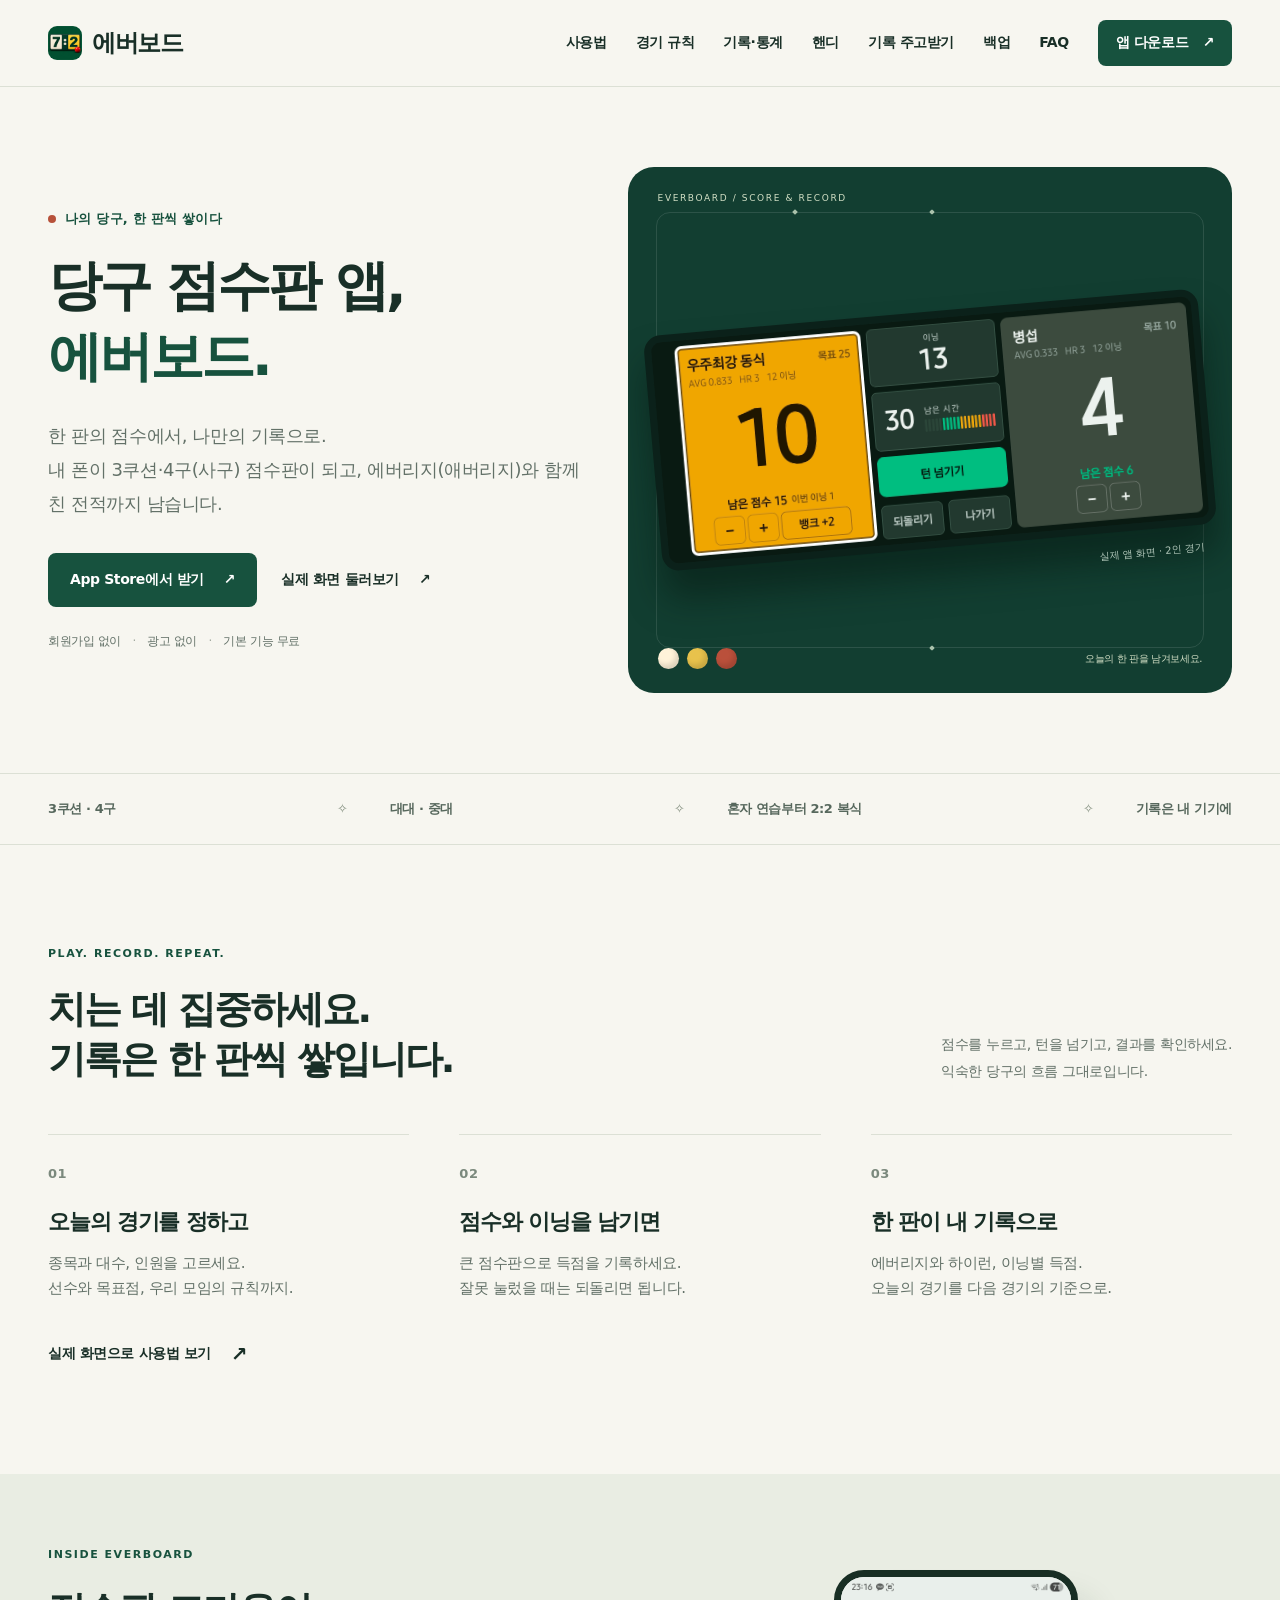
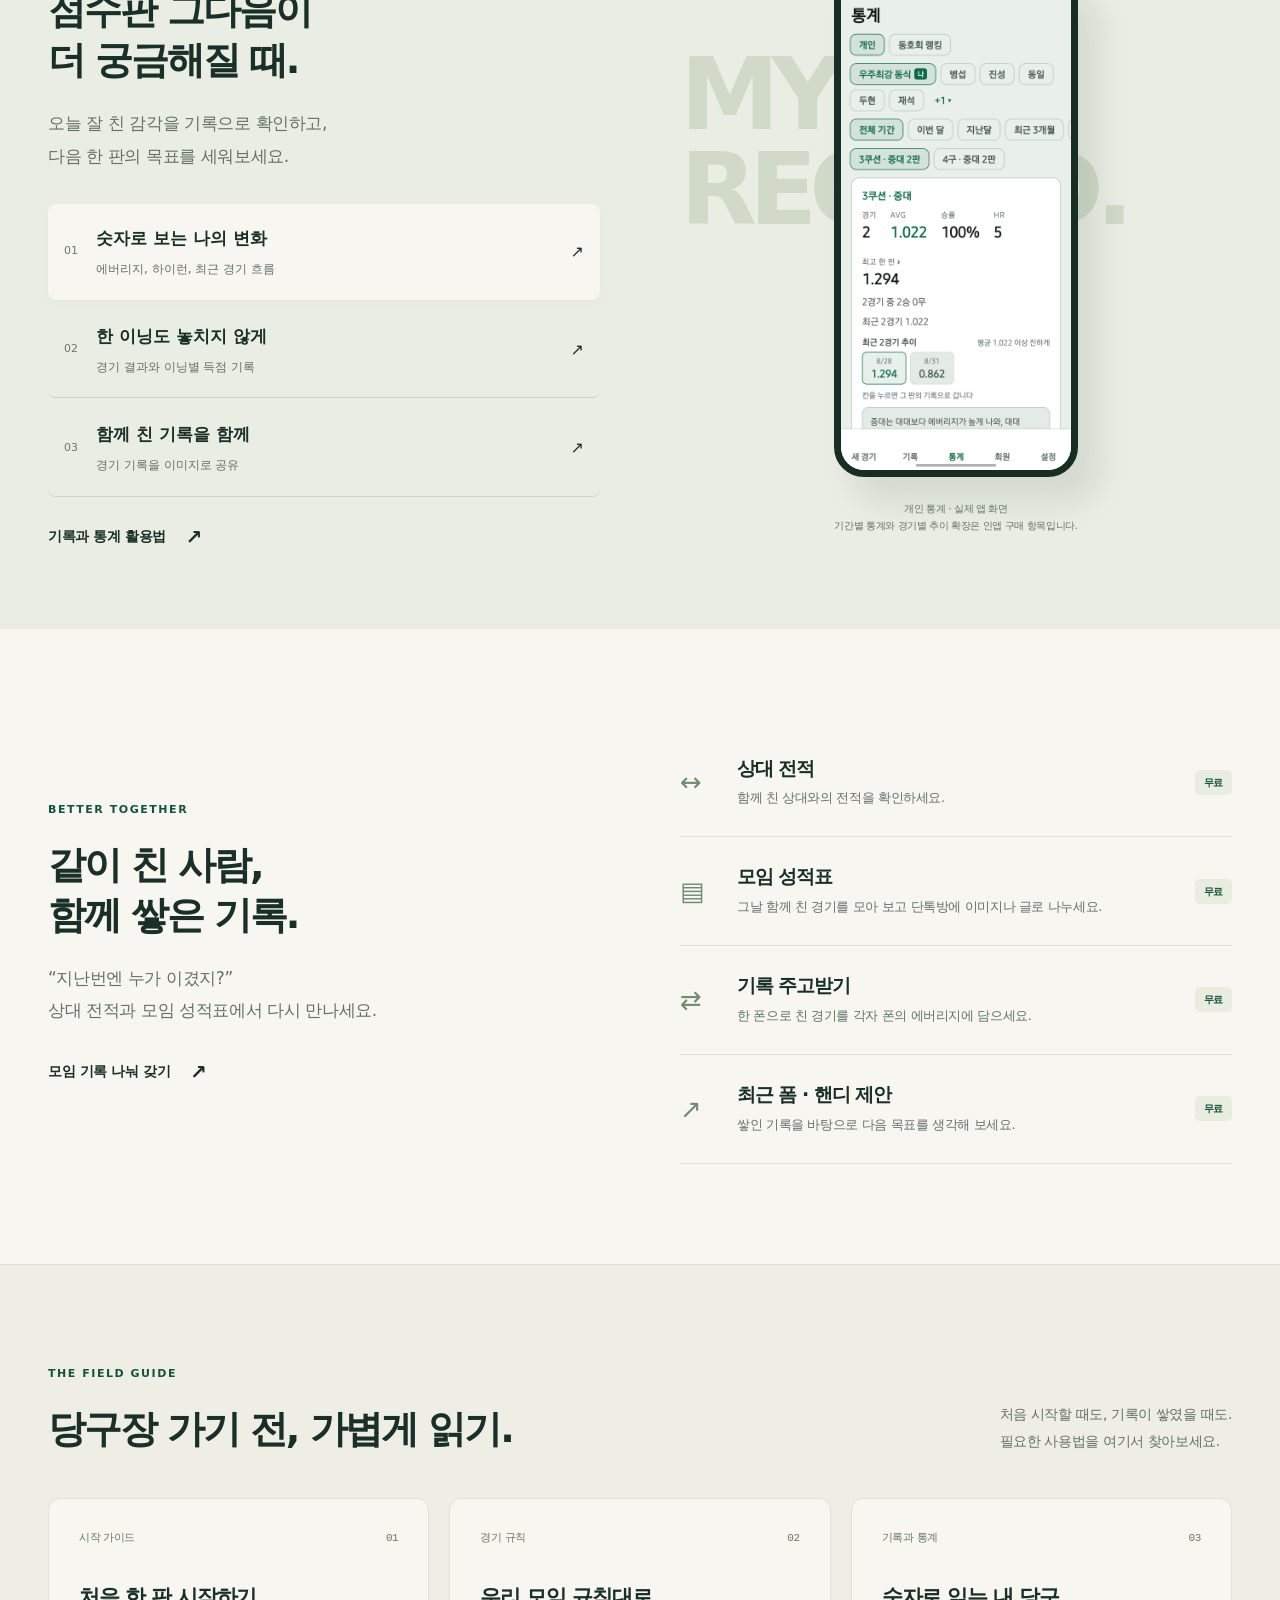
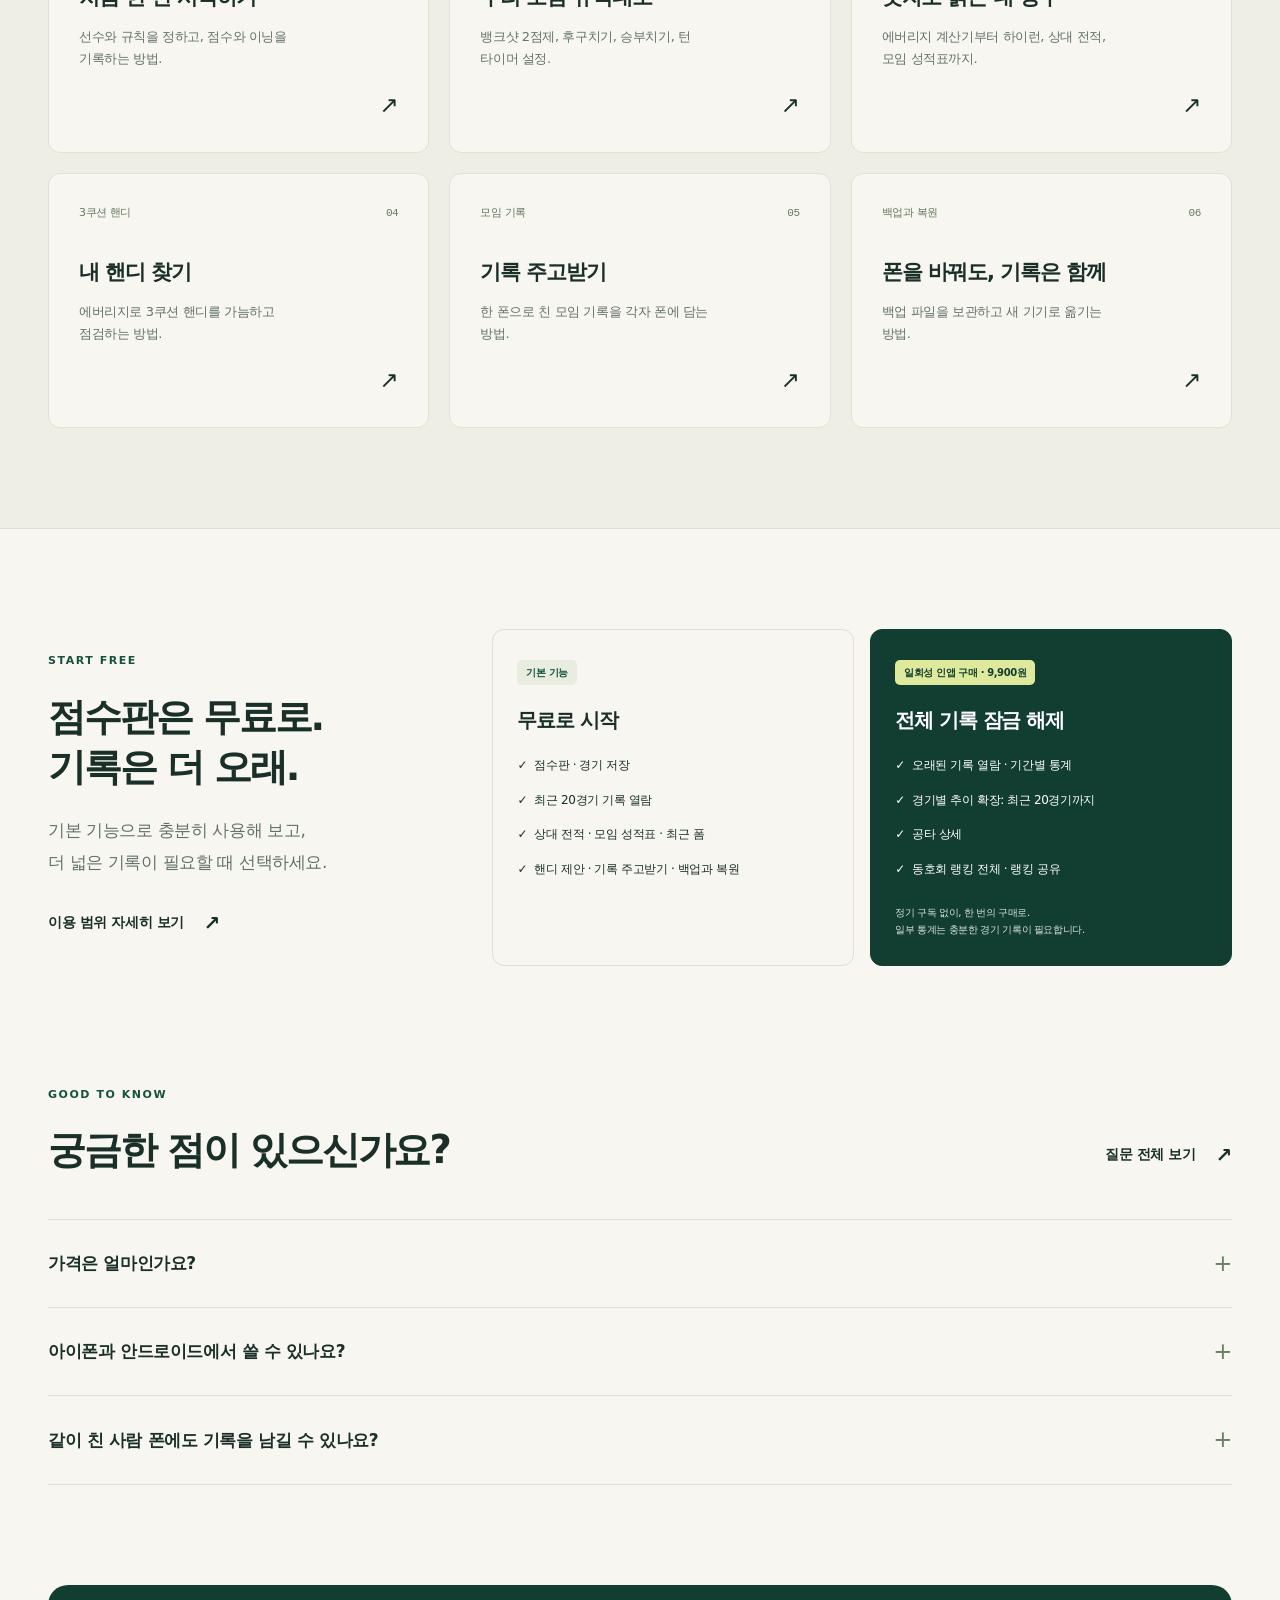
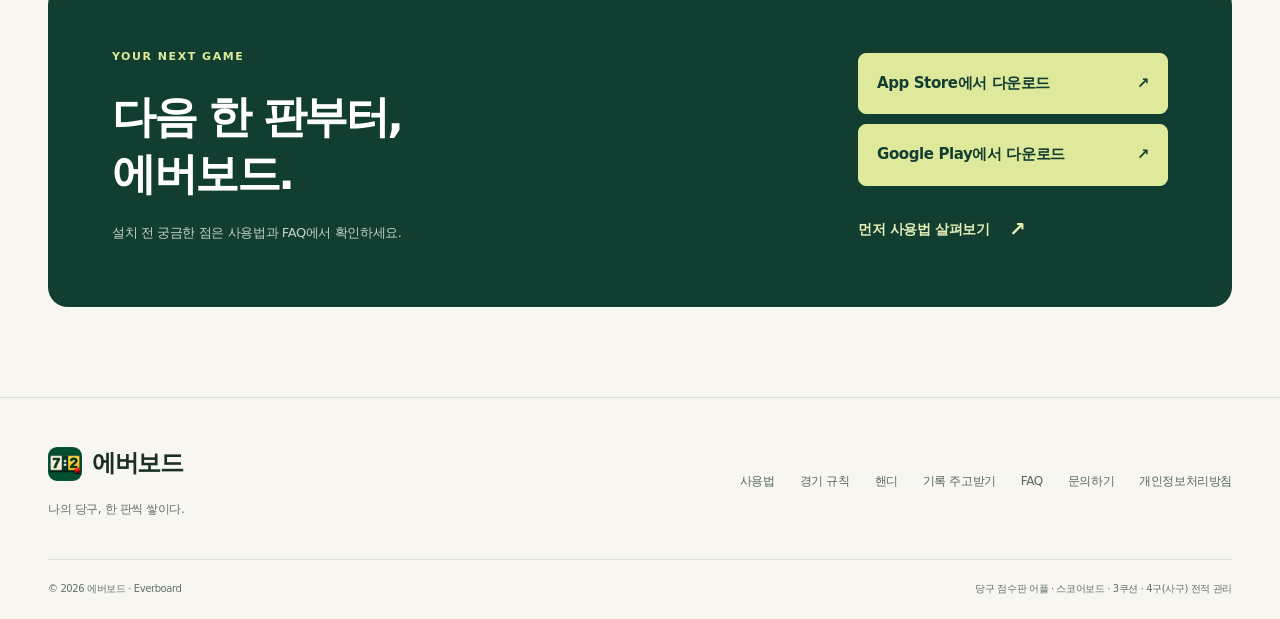
==== commit 3be756d4: "에버보드 사이트 — QR로 주고받기, 회원과 손님, Google Play 링크 (1.0.13 두 스토어 공개) - share.html: 「옆에 있으면 QR로 주고받기」 절과 캡처 " ====
--- a/everboard/index.html
+++ b/everboard/index.html
@@ -6,7 +6,7 @@
 <meta property="og:type" content="website"><meta property="og:locale" content="ko_KR"><meta property="og:site_name" content="에버보드"><meta property="og:title" content="에버보드 - 당구 점수판 앱 | 3쿠션·4구 에버리지 기록"><meta property="og:description" content="3쿠션·4구(사구) 당구 점수판 어플. 득점과 이닝을 세어 에버리지(애버리지), 하이런, 상대 전적, 모임 성적표를 기록합니다. 회원가입과 광고 없이 기본 기능 무료."><meta property="og:url" content="https://lds77.github.io/billiards/everboard/"><meta property="og:image" content="https://lds77.github.io/billiards/everboard/assets/social.png"><meta property="og:image:width" content="1200"><meta property="og:image:height" content="630"><meta property="og:image:alt" content="에버보드 — 한 판의 점수에서, 나만의 기록으로"><meta name="twitter:card" content="summary_large_image">
 <link rel="icon" type="image/png" sizes="96x96" href="assets/icon-96.png"><link rel="apple-touch-icon" href="assets/icon-180.png"><link rel="alternate" type="application/rss+xml" title="에버보드 안내" href="feed.xml"><link rel="stylesheet" href="style.css"><script src="site.js" defer></script>
 <script type="application/ld+json">{"@context":"https://schema.org","@type":"WebSite","name":"에버보드","url":"https://lds77.github.io/billiards/everboard/","inLanguage":"ko","description":"3쿠션·4구(사구) 당구 점수판 어플. 득점과 이닝을 세어 에버리지(애버리지), 하이런, 상대 전적, 모임 성적표를 기록합니다. 회원가입과 광고 없이 기본 기능 무료."}</script>
-<script type="application/ld+json">{"@context":"https://schema.org","@type":"MobileApplication","name":"에버보드","alternateName":"Everboard","applicationCategory":"SportsApplication","operatingSystem":"iOS","inLanguage":"ko","url":"https://lds77.github.io/billiards/everboard/","description":"3쿠션·4구(사구) 당구 점수판과 전적 관리. 득점과 이닝을 기록하고 에버리지, 하이런과 상대 전적을 확인합니다.","image":"https://lds77.github.io/billiards/everboard/assets/icon.png","screenshot":"https://lds77.github.io/billiards/everboard/assets/game-2p.png","downloadUrl":"https://apps.apple.com/kr/app/id6811482769","installUrl":"https://apps.apple.com/kr/app/id6811482769","offers":{"@type":"Offer","price":"0","priceCurrency":"KRW"}}</script>
+<script type="application/ld+json">{"@context":"https://schema.org","@type":"MobileApplication","name":"에버보드","alternateName":"Everboard","applicationCategory":"SportsApplication","operatingSystem":"iOS, Android","inLanguage":"ko","url":"https://lds77.github.io/billiards/everboard/","description":"3쿠션·4구(사구) 당구 점수판과 전적 관리. 득점과 이닝을 기록하고 에버리지, 하이런과 상대 전적을 확인합니다.","image":"https://lds77.github.io/billiards/everboard/assets/icon.png","screenshot":"https://lds77.github.io/billiards/everboard/assets/game-2p.png","downloadUrl":"https://apps.apple.com/kr/app/id6811482769","installUrl":"https://apps.apple.com/kr/app/id6811482769","offers":{"@type":"Offer","price":"0","priceCurrency":"KRW"}}</script>
 </head><body>
 <a class="skip-link" href="#main">본문으로 바로가기</a>
 <header class="site-header"><div class="wrap nav-inner"><a class="brand" href="./" aria-label="에버보드 홈"><img src="assets/icon-96.png" alt="" width="34" height="34"><span>에버보드</span></a>
@@ -19,7 +19,7 @@
     <h1>당구 점수판 앱,<br><em>에버보드.</em></h1>
     <p class="hero-description">한 판의 점수에서, 나만의 기록으로.<br>내 폰이 3쿠션·4구(사구) 점수판이 되고, 에버리지(애버리지)와 함께 친 전적까지 남습니다.</p>
     <div class="actions"><a class="button primary" href="https://apps.apple.com/kr/app/id6811482769">App Store에서 받기 <span aria-hidden="true">↗</span></a><a class="button quiet" href="#tour">실제 화면 둘러보기 <span aria-hidden="true">↗</span></a></div>
-    <p class="hero-foot">회원가입 없이 <span>·</span> 광고 없이 <span>·</span> 기본 기능 무료<br>Android 앱은 공개 준비 중입니다.</p>
+    <p class="hero-foot">회원가입 없이 <span>·</span> 광고 없이 <span>·</span> 기본 기능 무료</p>
   </div>
   <div class="hero-visual">
     <div class="table-lines" aria-hidden="true"><i></i><i></i><i></i></div>
@@ -54,15 +54,15 @@
 </div></section>
 <section class="section wrap together">
   <div><p class="eyebrow">BETTER TOGETHER</p><h2>같이 친 사람,<br>함께 쌓은 기록.</h2><p class="section-lead">“지난번엔 누가 이겼지?”<br>상대 전적과 모임 성적표에서 다시 만나세요.</p><a class="text-link" href="share.html">모임 기록 나눠 갖기 <span aria-hidden="true">↗</span></a></div>
-  <div class="together-list"><article><span aria-hidden="true">↔</span><div><h3>상대 전적</h3><p>함께 친 상대와의 전적을 확인하세요.</p></div><span class="tag">무료</span></article><article><span aria-hidden="true">▤</span><div><h3>모임 성적표</h3><p>그날 함께 친 경기를 모아 보고 단톡방에 글로 나누세요.</p></div><span class="tag">무료</span></article><article><span aria-hidden="true">⇄</span><div><h3>기록 주고받기</h3><p>한 폰으로 친 경기를 각자 폰의 에버리지에 담으세요.</p></div><span class="tag">무료</span></article><article><span aria-hidden="true">↗</span><div><h3>최근 폼 · 핸디 제안</h3><p>쌓인 기록을 바탕으로 다음 목표를 생각해 보세요.</p></div><span class="tag">무료</span></article></div>
+  <div class="together-list"><article><span aria-hidden="true">↔</span><div><h3>상대 전적</h3><p>함께 친 상대와의 전적을 확인하세요.</p></div><span class="tag">무료</span></article><article><span aria-hidden="true">▤</span><div><h3>모임 성적표</h3><p>그날 함께 친 경기를 모아 보고 단톡방에 이미지나 글로 나누세요.</p></div><span class="tag">무료</span></article><article><span aria-hidden="true">⇄</span><div><h3>기록 주고받기</h3><p>한 폰으로 친 경기를 각자 폰의 에버리지에 담으세요.</p></div><span class="tag">무료</span></article><article><span aria-hidden="true">↗</span><div><h3>최근 폼 · 핸디 제안</h3><p>쌓인 기록을 바탕으로 다음 목표를 생각해 보세요.</p></div><span class="tag">무료</span></article></div>
 </section>
 <section class="guide-section" id="guides"><div class="wrap section"><div class="section-heading"><div><p class="eyebrow">THE FIELD GUIDE</p><h2>당구장 가기 전, 가볍게 읽기.</h2></div><p>처음 시작할 때도, 기록이 쌓였을 때도.<br>필요한 사용법을 여기서 찾아보세요.</p></div><div class="guide-grid"><a class="guide-card" href="guide.html"><span class="guide-top"><span>시작 가이드</span><span aria-hidden="true">01</span></span><h3>처음 한 판 시작하기</h3><p>선수와 규칙을 정하고, 점수와 이닝을 기록하는 방법.</p><span class="card-arrow" aria-hidden="true">↗</span></a><a class="guide-card" href="rules.html"><span class="guide-top"><span>경기 규칙</span><span aria-hidden="true">02</span></span><h3>우리 모임 규칙대로</h3><p>뱅크샷 2점제, 후구치기, 승부치기, 턴 타이머 설정.</p><span class="card-arrow" aria-hidden="true">↗</span></a><a class="guide-card" href="stats.html"><span class="guide-top"><span>기록과 통계</span><span aria-hidden="true">03</span></span><h3>숫자로 읽는 내 당구</h3><p>에버리지 계산기부터 하이런, 상대 전적, 모임 성적표까지.</p><span class="card-arrow" aria-hidden="true">↗</span></a><a class="guide-card" href="handicap.html"><span class="guide-top"><span>3쿠션 핸디</span><span aria-hidden="true">04</span></span><h3>내 핸디 찾기</h3><p>에버리지로 3쿠션 핸디를 가늠하고 점검하는 방법.</p><span class="card-arrow" aria-hidden="true">↗</span></a><a class="guide-card" href="share.html"><span class="guide-top"><span>모임 기록</span><span aria-hidden="true">05</span></span><h3>기록 주고받기</h3><p>한 폰으로 친 모임 기록을 각자 폰에 담는 방법.</p><span class="card-arrow" aria-hidden="true">↗</span></a><a class="guide-card" href="backup.html"><span class="guide-top"><span>백업과 복원</span><span aria-hidden="true">06</span></span><h3>폰을 바꿔도, 기록은 함께</h3><p>백업 파일을 보관하고 새 기기로 옮기는 방법.</p><span class="card-arrow" aria-hidden="true">↗</span></a></div></div></section>
 <section class="section wrap pricing" id="features">
   <div><p class="eyebrow">START FREE</p><h2>점수판은 무료로.<br>기록은 더 오래.</h2><p class="section-lead">기본 기능으로 충분히 사용해 보고,<br>더 넓은 기록이 필요할 때 선택하세요.</p><a class="text-link" href="faq.html">이용 범위 자세히 보기 <span aria-hidden="true">↗</span></a></div>
   <div class="plan-grid"><article class="plan"><span class="tag">기본 기능</span><h3>무료로 시작</h3><ul><li>점수판 · 경기 저장</li><li>최근 20경기 기록 열람</li><li>상대 전적 · 모임 성적표 · 최근 폼</li><li>핸디 제안 · 기록 주고받기 · 백업과 복원</li></ul></article><article class="plan plan-plus"><span class="tag">일회성 인앱 구매 · 9,900원</span><h3>전체 기록 잠금 해제</h3><ul><li>오래된 기록 열람 · 기간별 통계</li><li>경기별 추이 확장: 최근 20경기까지</li><li>공타 상세</li><li>동호회 랭킹 전체 · 랭킹 공유</li></ul><p>정기 구독 없이, 한 번의 구매로.<br>일부 통계는 충분한 경기 기록이 필요합니다.</p></article></div>
 </section>
-<section class="section wrap faq-preview"><div class="section-heading"><div><p class="eyebrow">GOOD TO KNOW</p><h2>궁금한 점이 있으신가요?</h2></div><a class="text-link" href="faq.html">질문 전체 보기 <span aria-hidden="true">↗</span></a></div><div class="faq-list"><details><summary>가격은 얼마인가요?<span aria-hidden="true">+</span></summary><p>점수판과 경기 저장은 무료입니다. 최근 20경기보다 오래된 기록과 더 넓은 통계를 보려면 ‘전체 기록 잠금 해제’를 9,900원에 한 번 구매합니다. 정기 구독이 아니며, 결제 전 스토어 화면에 표시되는 금액이 최종 금액입니다.</p></details><details><summary>아이폰과 안드로이드에서 쓸 수 있나요?<span aria-hidden="true">+</span></summary><p>iPhone은 App Store에서 받을 수 있습니다. Android 앱은 Google Play 공개를 준비하고 있습니다.</p></details><details><summary>같이 친 사람 폰에도 기록을 남길 수 있나요?<span aria-hidden="true">+</span></summary><p>네. 점수판을 켠 사람이 기록 탭에서 ‘기록 보내기’로 파일을 단톡방에 올리면, 나머지는 각자 ‘경기 받기’로 담을 수 있습니다. 같은 파일을 두 번 담아도 경기는 한 번만 들어옵니다. <a href="share.html">기록 주고받기 안내</a></p></details></div></section>
-<section class="download wrap" id="download"><div><p class="eyebrow">YOUR NEXT GAME</p><h2>다음 한 판부터,<br>에버보드.</h2><p>설치 전 궁금한 점은 사용법과 FAQ에서 확인하세요.</p></div><div class="download-actions"><a class="store-link" href="https://apps.apple.com/kr/app/id6811482769">App Store에서 다운로드 <span aria-hidden="true">↗</span></a><div class="store-pending"><strong>Google Play</strong><span>공개 다운로드 준비 중</span></div><p>Android 앱은 Google Play 공개를 준비하고 있습니다. 공개되면 이곳에서 안내합니다.</p><a class="text-link" href="guide.html">먼저 사용법 살펴보기 <span aria-hidden="true">↗</span></a></div></section>
+<section class="section wrap faq-preview"><div class="section-heading"><div><p class="eyebrow">GOOD TO KNOW</p><h2>궁금한 점이 있으신가요?</h2></div><a class="text-link" href="faq.html">질문 전체 보기 <span aria-hidden="true">↗</span></a></div><div class="faq-list"><details><summary>가격은 얼마인가요?<span aria-hidden="true">+</span></summary><p>점수판과 경기 저장은 무료입니다. 최근 20경기보다 오래된 기록과 더 넓은 통계를 보려면 ‘전체 기록 잠금 해제’를 9,900원에 한 번 구매합니다. 정기 구독이 아니며, 결제 전 스토어 화면에 표시되는 금액이 최종 금액입니다.</p></details><details><summary>아이폰과 안드로이드에서 쓸 수 있나요?<span aria-hidden="true">+</span></summary><p>iPhone은 App Store, Android는 Google Play에서 받을 수 있습니다.</p></details><details><summary>같이 친 사람 폰에도 기록을 남길 수 있나요?<span aria-hidden="true">+</span></summary><p>네. 점수판을 켠 사람이 기록 탭에서 ‘기록 보내기’로 파일을 단톡방에 올리면, 나머지는 각자 그 파일을 눌러 에버보드로 열면 바로 담을 수 있습니다. 옆에 있다면 ‘QR로 보내기’로 띄운 QR을 각자 ‘경기 받기’의 ‘QR 찍기’로 찍어 담을 수도 있습니다(두 폰 모두 인터넷 필요). 같은 경기를 두 번 담아도 한 번만 들어옵니다. <a href="share.html">기록 주고받기 안내</a></p></details></div></section>
+<section class="download wrap" id="download"><div><p class="eyebrow">YOUR NEXT GAME</p><h2>다음 한 판부터,<br>에버보드.</h2><p>설치 전 궁금한 점은 사용법과 FAQ에서 확인하세요.</p></div><div class="download-actions"><a class="store-link" href="https://apps.apple.com/kr/app/id6811482769">App Store에서 다운로드 <span aria-hidden="true">↗</span></a><a class="store-link" href="https://play.google.com/store/apps/details?id=com.billiards.scoreboard">Google Play에서 다운로드 <span aria-hidden="true">↗</span></a><a class="text-link" href="guide.html">먼저 사용법 살펴보기 <span aria-hidden="true">↗</span></a></div></section>
 </main>
 <footer class="site-footer"><div class="wrap footer-top"><div><a class="brand" href="./"><img src="assets/icon-96.png" alt="" width="34" height="34"><span>에버보드</span></a><p>나의 당구, 한 판씩 쌓이다.</p></div><div class="footer-links"><a href="guide.html">사용법</a><a href="rules.html">경기 규칙</a><a href="handicap.html">핸디</a><a href="share.html">기록 주고받기</a><a href="faq.html">FAQ</a><a href="mailto:dongsikl51@gmail.com">문의하기</a><a href="https://lds77.github.io/billiards/privacy.html">개인정보처리방침</a></div></div><div class="wrap footer-bottom"><span>© 2026 에버보드 · Everboard</span><span>당구 점수판 어플 · 스코어보드 · 3쿠션 · 4구(사구) 전적 관리</span></div></footer>
 </body></html>
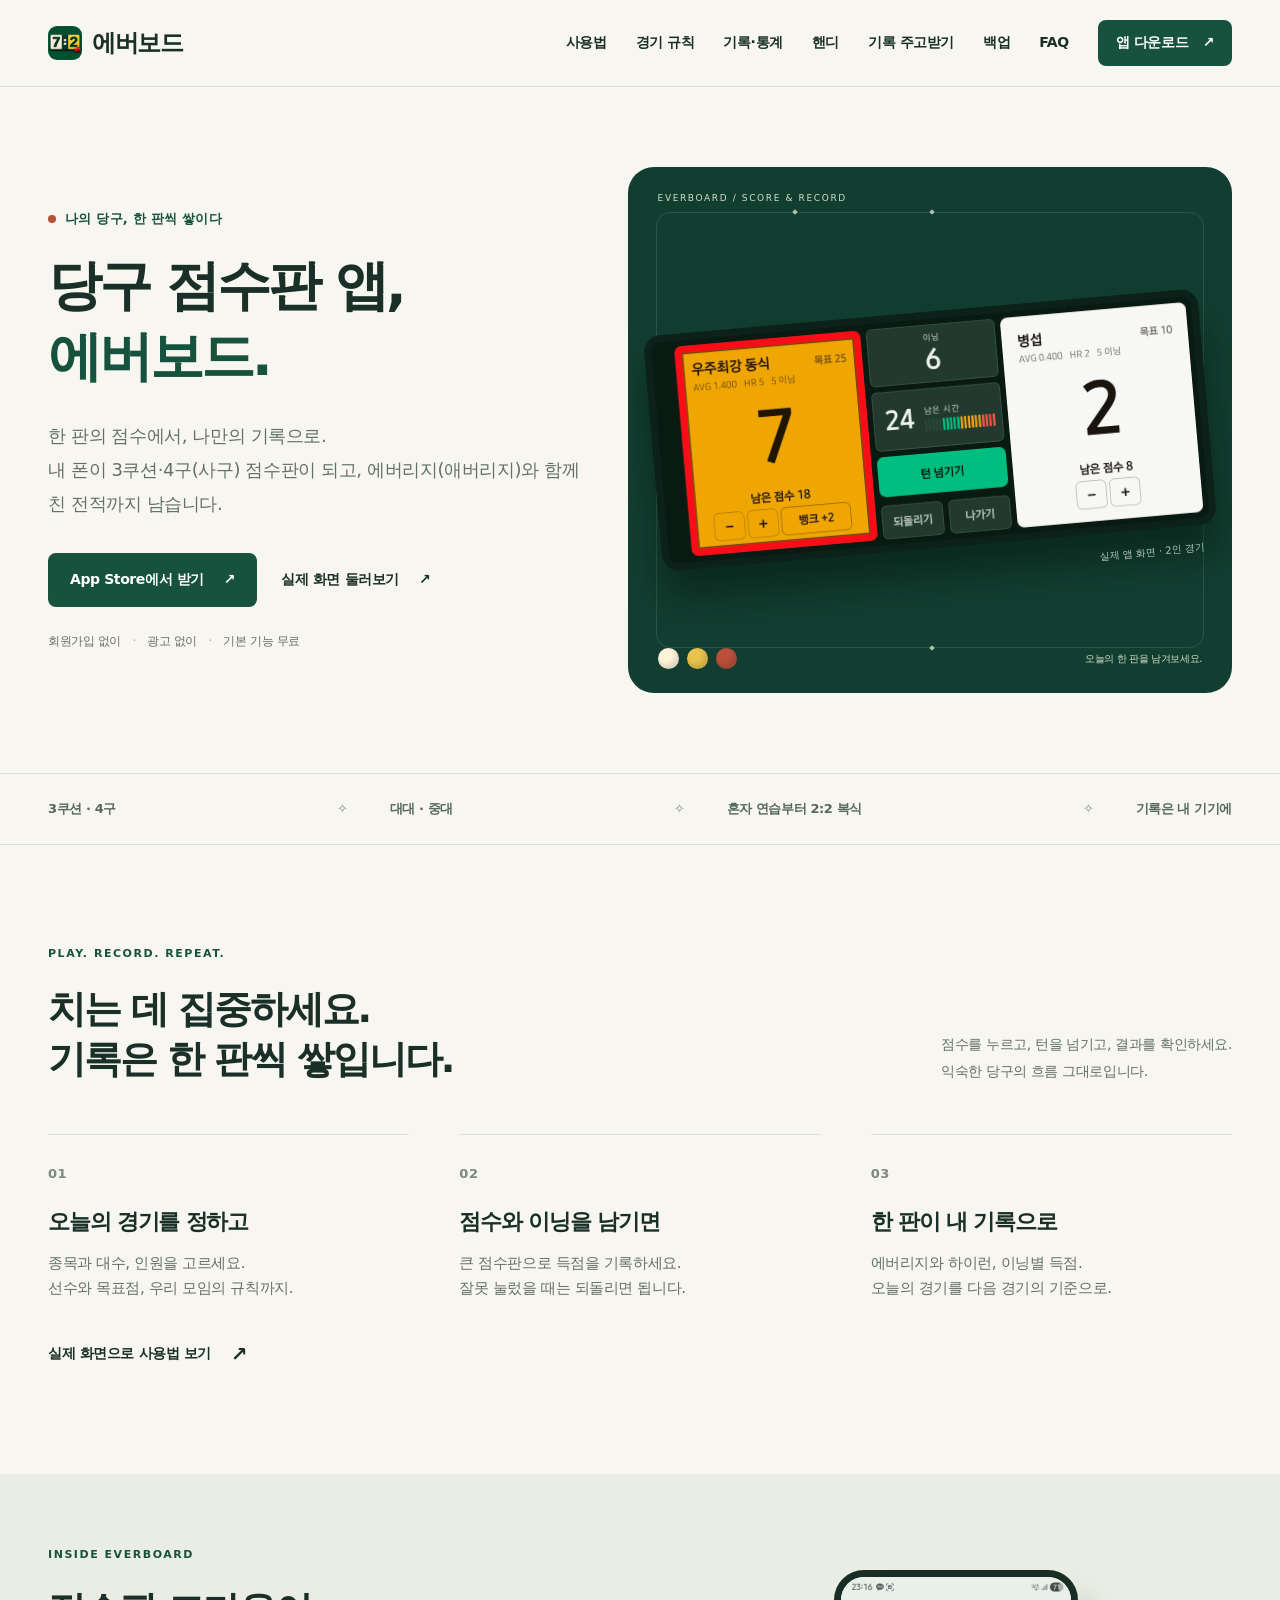
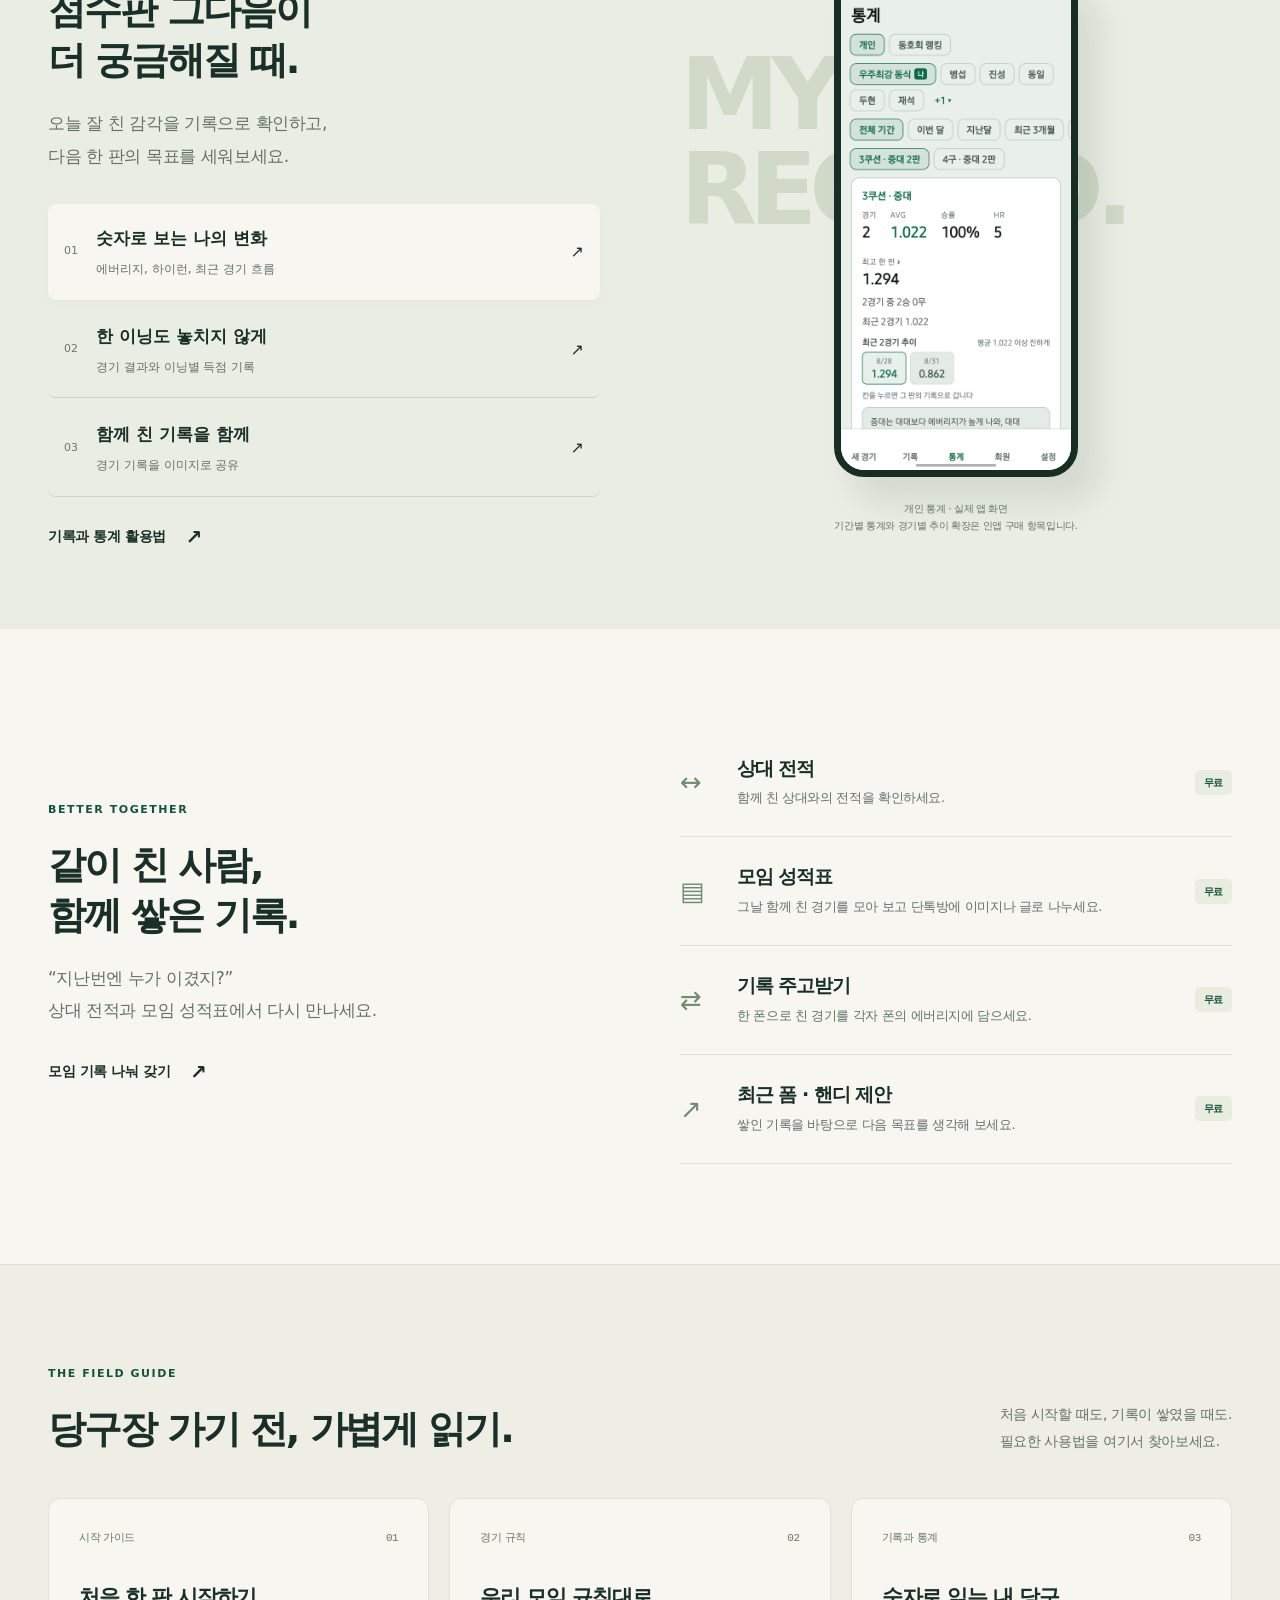
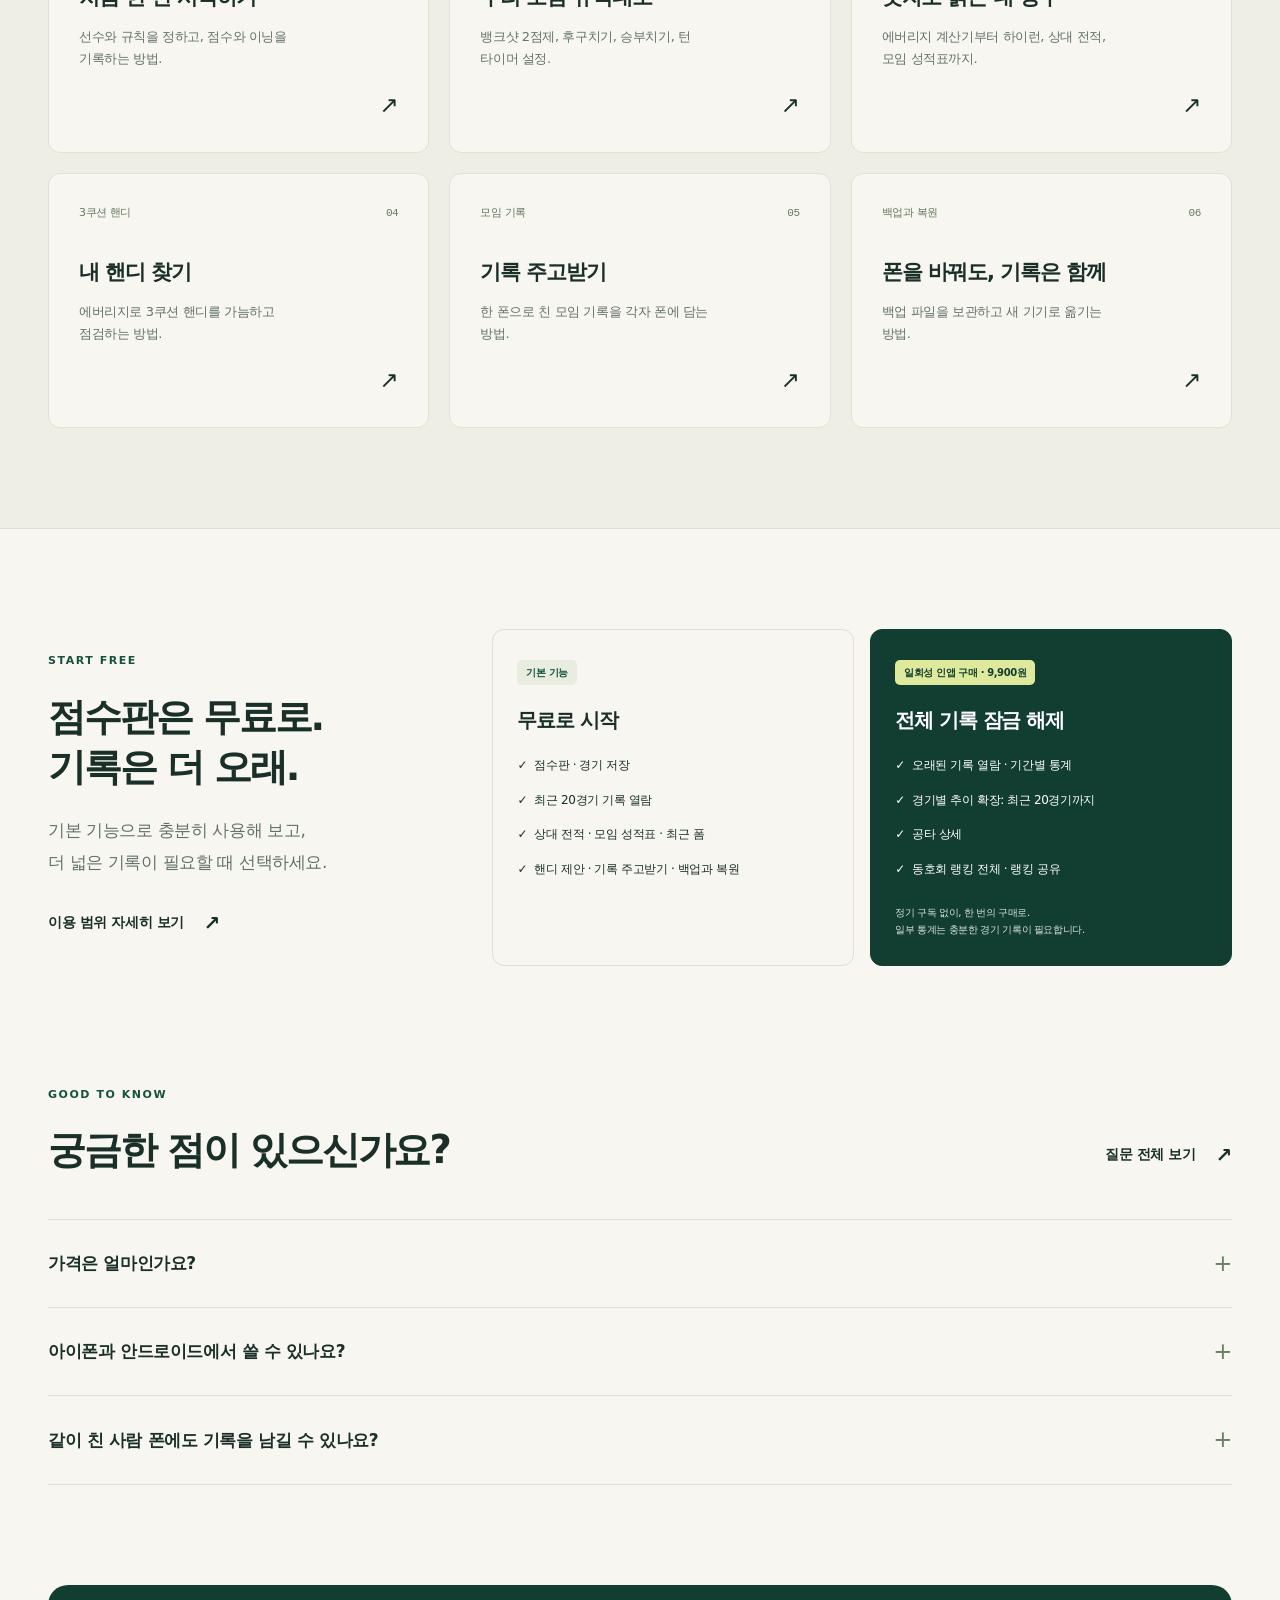
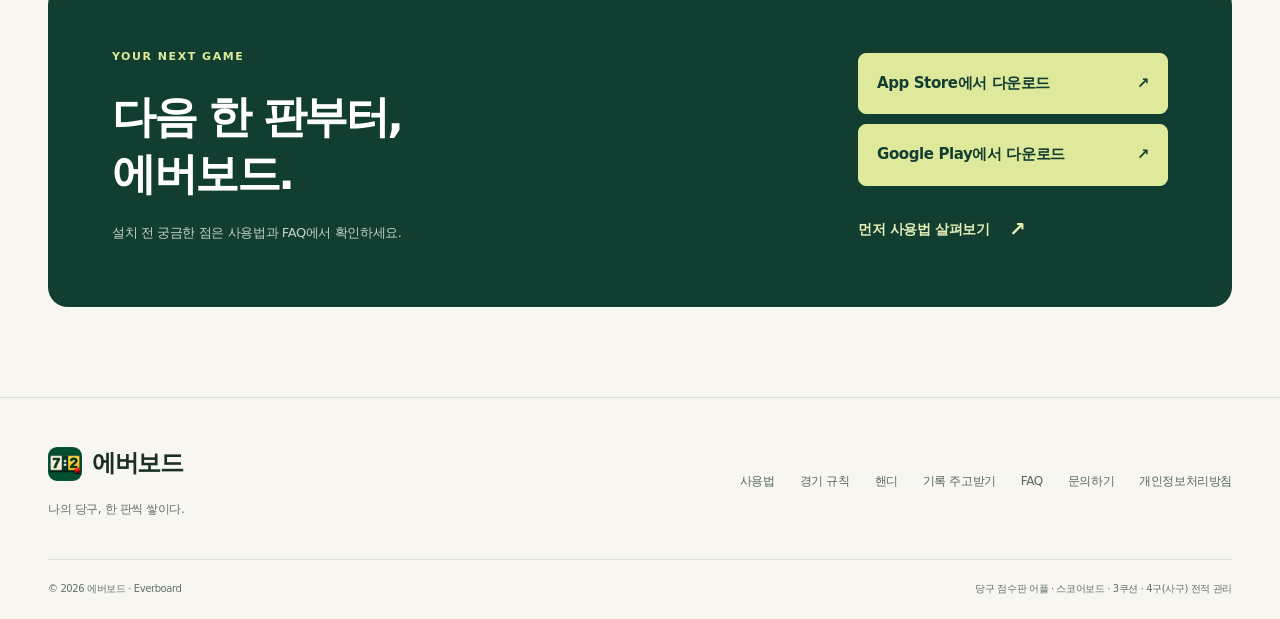
==== commit aa07e0e0: "에버보드 사이트 첫 화면 점수판 사진을 1.0.14 화면으로 — 링크 미리보기 이미지도 새로(무료 문구 뺌)" ====
--- a/everboard/index.html
+++ b/everboard/index.html
@@ -25,7 +25,7 @@
     <div class="table-lines" aria-hidden="true"><i></i><i></i><i></i></div>
     <span class="visual-label">EVERBOARD / SCORE & RECORD</span>
     <figure class="scoreboard">
-      <img class="" src="assets/game-2p.png" alt="에버보드 실제 가로 점수판. 두 선수의 점수 10 대 4와 목표점, 에버리지, 이닝, 턴 타이머가 표시됩니다." width="2316" height="947" fetchpriority="high" decoding="async">
+      <img class="" src="assets/game-2p.png" alt="에버보드 실제 가로 점수판. 두 선수의 점수 7 대 2와 목표점, 에버리지, 이닝, 턴 타이머가 표시됩니다. 지금 칠 차례인 노란 칸에 빨간 테두리가 둘려 있습니다." width="2316" height="947" fetchpriority="high" decoding="async">
       <figcaption>실제 앱 화면 · 2인 경기</figcaption>
     </figure>
     <div class="visual-bottom"><span><i class="ball white"></i><i class="ball yellow"></i><i class="ball red"></i></span><span>오늘의 한 판을 남겨보세요.</span></div>
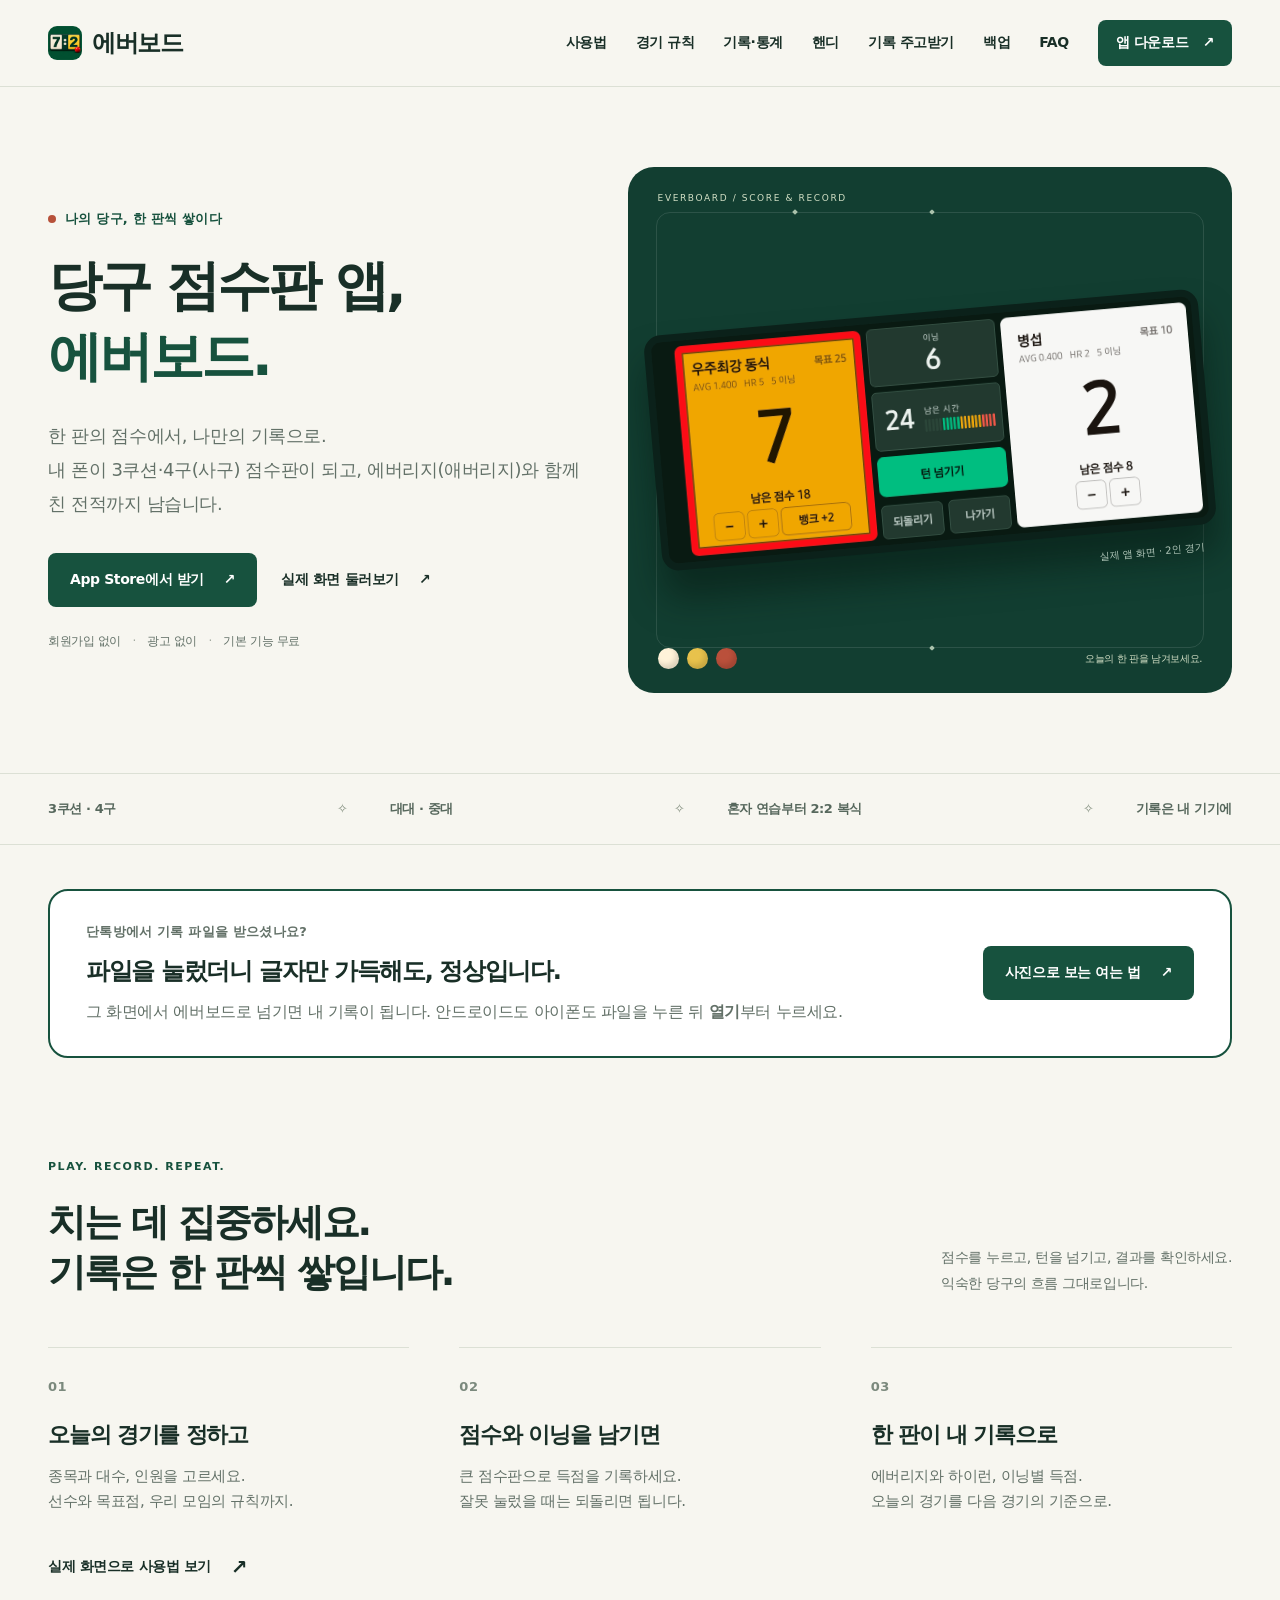
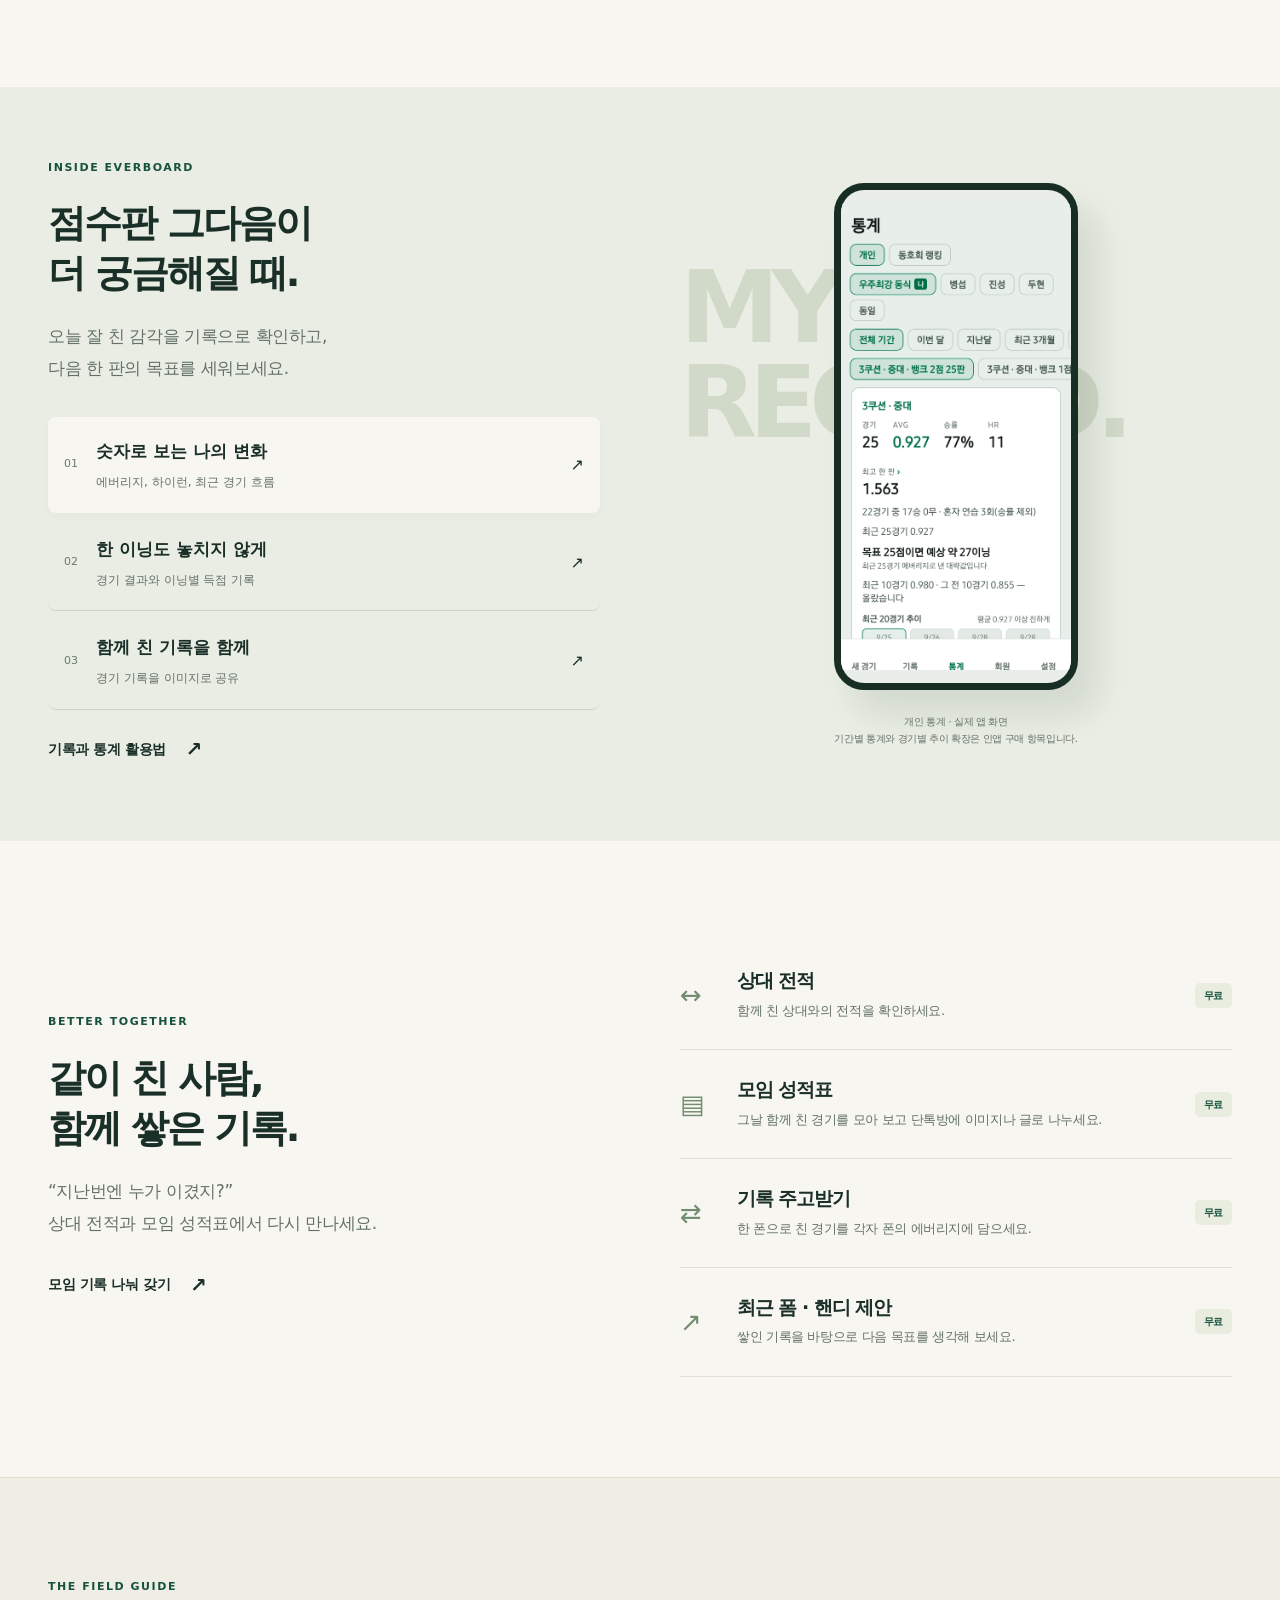
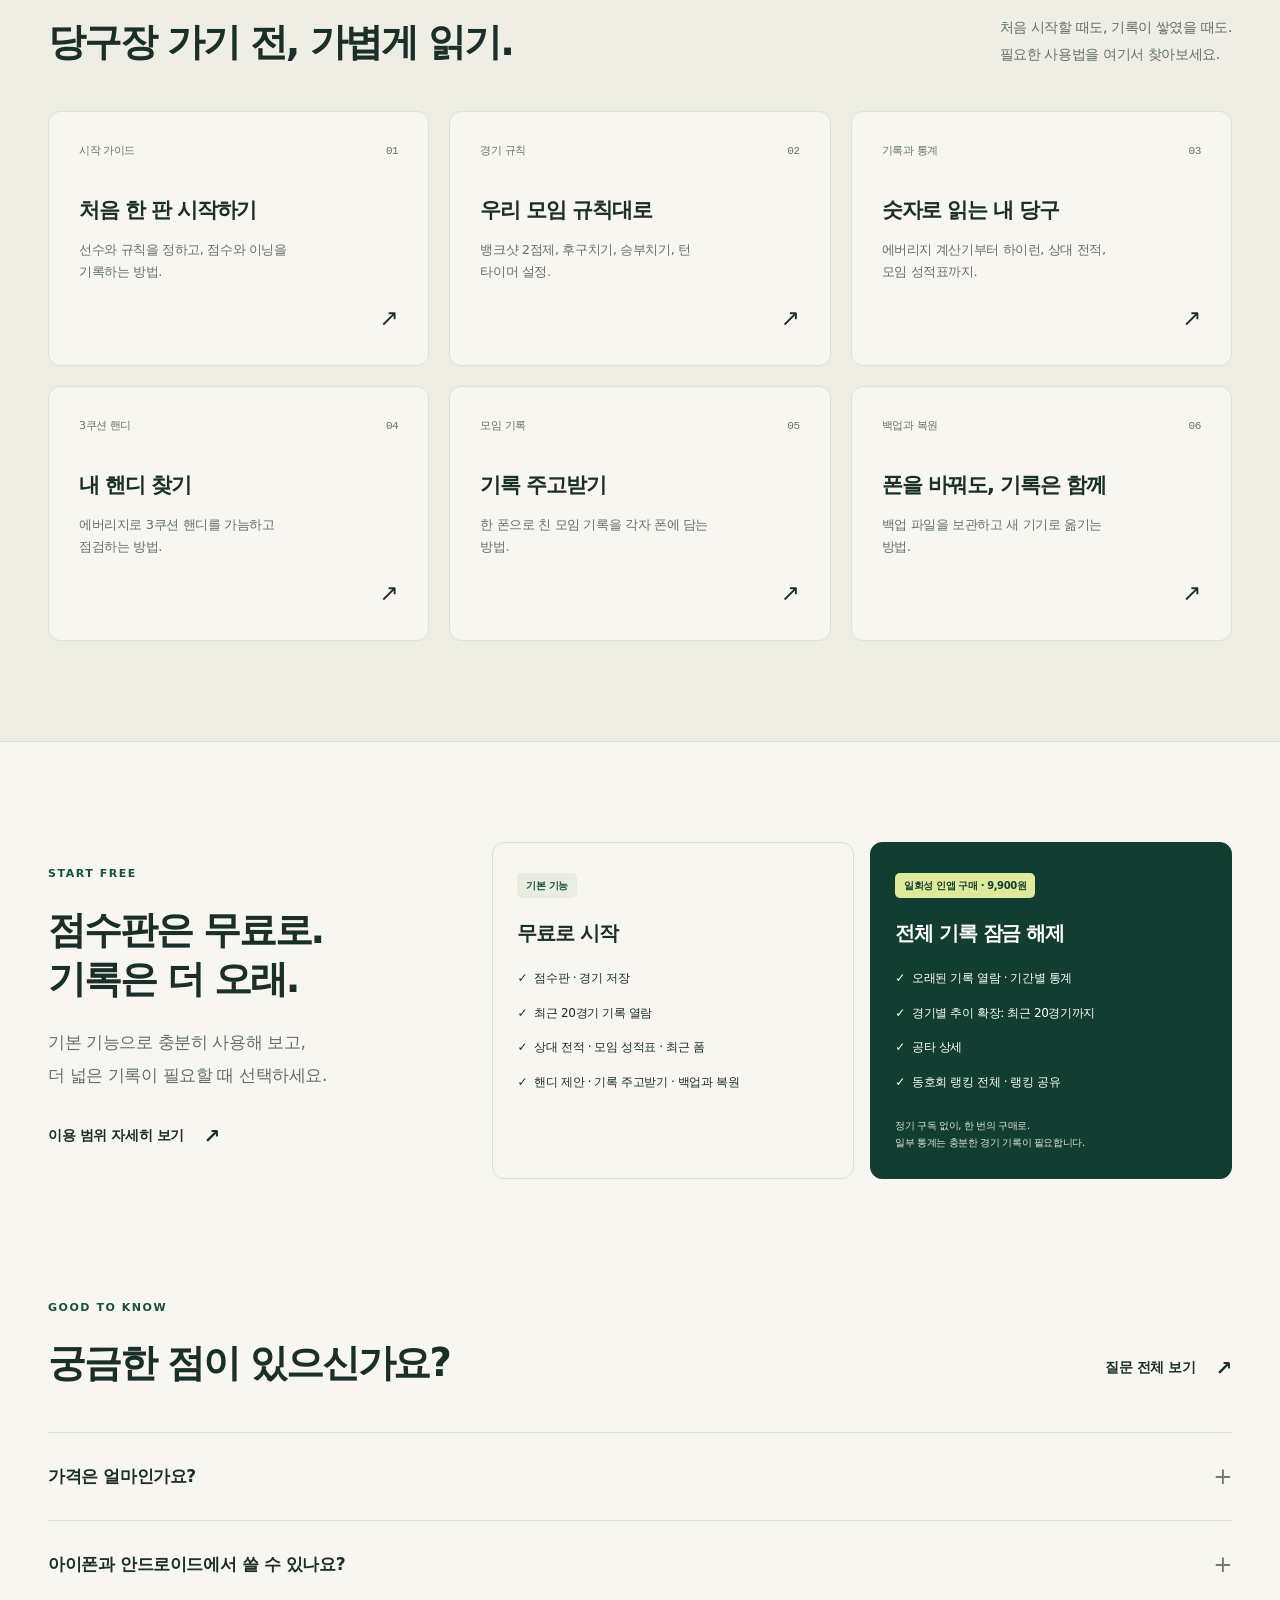
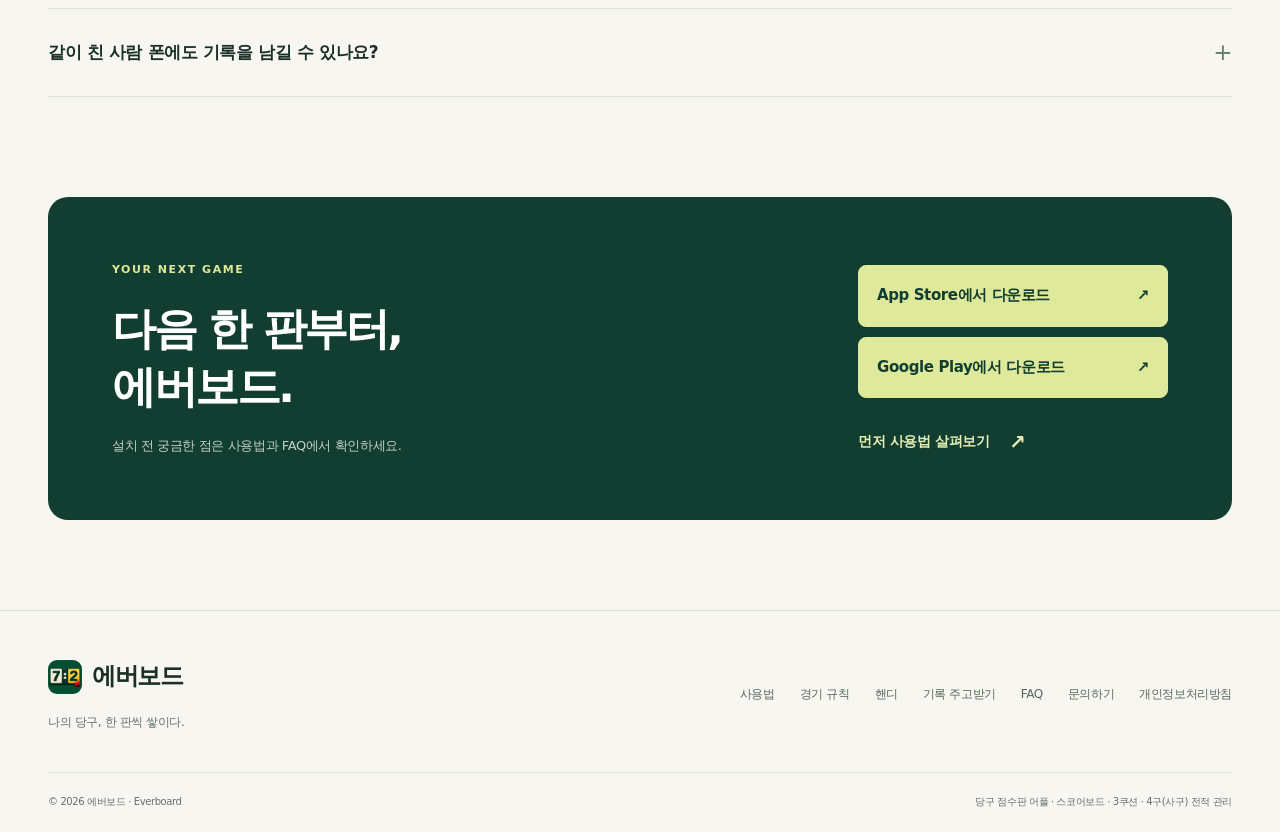
==== commit eab6384c: "에버보드 사이트 — 카톡으로 받은 파일 여는 법 새 페이지(kakao.html)·첫 화면 띠, 탭별 실제 화면으로 사용법 보강(다섯 탭·인원별 점수판·격자 읽기·복식), 1.0.1" ====
--- a/everboard/index.html
+++ b/everboard/index.html
@@ -32,6 +32,7 @@
   </div>
 </section>
 <section class="facts" aria-label="지원 기능"><div class="wrap facts-inner"><span>3쿠션 · 4구</span><span>대대 · 중대</span><span>혼자 연습부터 2:2 복식</span><span>기록은 내 기기에</span></div></section>
+<section class="kakao-callout wrap" aria-label="카톡으로 받은 기록 파일"><div><p class="eyebrow">단톡방에서 기록 파일을 받으셨나요?</p><h2>파일을 눌렀더니 글자만 가득해도, 정상입니다.</h2><p>그 화면에서 에버보드로 넘기면 내 기록이 됩니다. 안드로이드도 아이폰도 파일을 누른 뒤 <b>열기</b>부터 누르세요.</p></div><a class="button primary" href="kakao.html">사진으로 보는 여는 법 <span aria-hidden="true">↗</span></a></section>
 <section class="section wrap" id="how">
   <div class="section-heading"><div><p class="eyebrow">PLAY. RECORD. REPEAT.</p><h2>치는 데 집중하세요.<br>기록은 한 판씩 쌓입니다.</h2></div><p>점수를 누르고, 턴을 넘기고, 결과를 확인하세요.<br>익숙한 당구의 흐름 그대로입니다.</p></div>
   <div class="steps">
@@ -50,7 +51,7 @@
     </div>
     <a class="text-link" href="stats.html">기록과 통계 활용법 <span aria-hidden="true">↗</span></a>
   </div>
-  <div class="tour-stage"><span class="stage-word" aria-hidden="true">MY<br>RECORD.</span><figure class="phone-shot"><img class="tour-image" src="assets/stats-solo.png" alt="개인 통계 화면. 에버리지, 하이런과 최근 경기 추이를 확인할 수 있습니다." width="1080" height="2316" loading="lazy" decoding="async"><figcaption id="tour-caption" aria-live="polite">개인 통계 · 실제 앱 화면<br>기간별 통계와 경기별 추이 확장은 인앱 구매 항목입니다.</figcaption></figure></div>
+  <div class="tour-stage"><span class="stage-word" aria-hidden="true">MY<br>RECORD.</span><figure class="phone-shot"><img class="tour-image" src="assets/stats-solo.png" alt="개인 통계 화면. 에버리지, 하이런과 최근 경기 추이를 확인할 수 있습니다." width="1080" height="2197" loading="lazy" decoding="async"><figcaption id="tour-caption" aria-live="polite">개인 통계 · 실제 앱 화면<br>기간별 통계와 경기별 추이 확장은 인앱 구매 항목입니다.</figcaption></figure></div>
 </div></section>
 <section class="section wrap together">
   <div><p class="eyebrow">BETTER TOGETHER</p><h2>같이 친 사람,<br>함께 쌓은 기록.</h2><p class="section-lead">“지난번엔 누가 이겼지?”<br>상대 전적과 모임 성적표에서 다시 만나세요.</p><a class="text-link" href="share.html">모임 기록 나눠 갖기 <span aria-hidden="true">↗</span></a></div>
--- a/everboard/style.css
+++ b/everboard/style.css
@@ -210,3 +210,16 @@
 }
 @media(prefers-reduced-motion:reduce){html{scroll-behavior:auto}*,*::before,*::after{transition:none!important;animation:none!important}}
 @media print{.site-header,.site-footer,.article-toc,.related,.download,.skip-link{display:none}.wrap{width:100%}.article-layout{display:block}.article-body{max-width:none}.article-header{padding-top:0}.article-body>section{break-inside:avoid}body{background:#fff;color:#000}a{text-decoration:underline}details>p{display:block}img{max-height:400px;width:auto}}
+
+/* 카톡으로 받은 파일 여는 순서 — 사진 세 장 (2026-11-26) */
+.phone-steps{display:grid;grid-template-columns:repeat(3,minmax(0,200px));gap:22px;margin-block:26px 10px}.phone-steps img{width:100%;height:auto;border-radius:14px;border:1px solid var(--line)}.phone-steps figcaption{margin-top:10px;font-size:14px;line-height:1.45}.phone-steps figcaption b{display:inline-grid;place-items:center;width:22px;height:22px;margin-right:7px;border-radius:50%;background:var(--green);color:var(--white);font-size:12px;vertical-align:1px}.phone-steps-note{font-size:13px;color:var(--muted)}
+@media(max-width:640px){.phone-steps{grid-template-columns:none;grid-auto-flow:column;grid-auto-columns:64%;gap:14px;overflow-x:auto;scroll-snap-type:x mandatory;padding-bottom:8px;-webkit-overflow-scrolling:touch}.phone-steps figure{scroll-snap-align:start}.phone-steps figcaption{font-size:13px}}
+
+/* 인원별 점수판 — 가로 사진 넷 (2026-11-26) */
+.board-gallery{display:grid;grid-template-columns:1fr 1fr;gap:16px;padding:18px;background:var(--deep);border-radius:16px;margin-block:22px}.board-gallery img{width:100%;height:auto;border-radius:8px}.board-gallery figcaption{margin-top:7px;color:#bacaba;font-size:13px}
+@media(max-width:640px){.board-gallery{grid-template-columns:1fr;padding:10px;gap:12px}.board-gallery figcaption{font-size:12px}}
+
+/* 첫 화면 「카톡으로 받으셨나요」 띠 · 주소 상자 (2026-11-26) */
+.kakao-callout{display:flex;align-items:center;justify-content:space-between;gap:32px;margin-top:44px;padding:30px 36px;border:2px solid var(--green);border-radius:var(--radius);background:var(--white)}.kakao-callout .eyebrow{margin-bottom:12px;letter-spacing:.02em;font-size:13px}.kakao-callout h2{font-size:24px;line-height:1.4;margin-bottom:10px}.kakao-callout p{color:var(--muted);line-height:1.7}.kakao-callout .button{flex-shrink:0}
+.copy-url code{display:block;padding:14px 18px;background:var(--white);border:1px solid var(--line);border-radius:10px;font-size:14px;overflow-wrap:anywhere;user-select:all}
+@media(max-width:800px){.kakao-callout{flex-direction:column;align-items:flex-start;gap:18px;padding:24px 22px;margin-top:30px}.kakao-callout h2{font-size:20px}}
